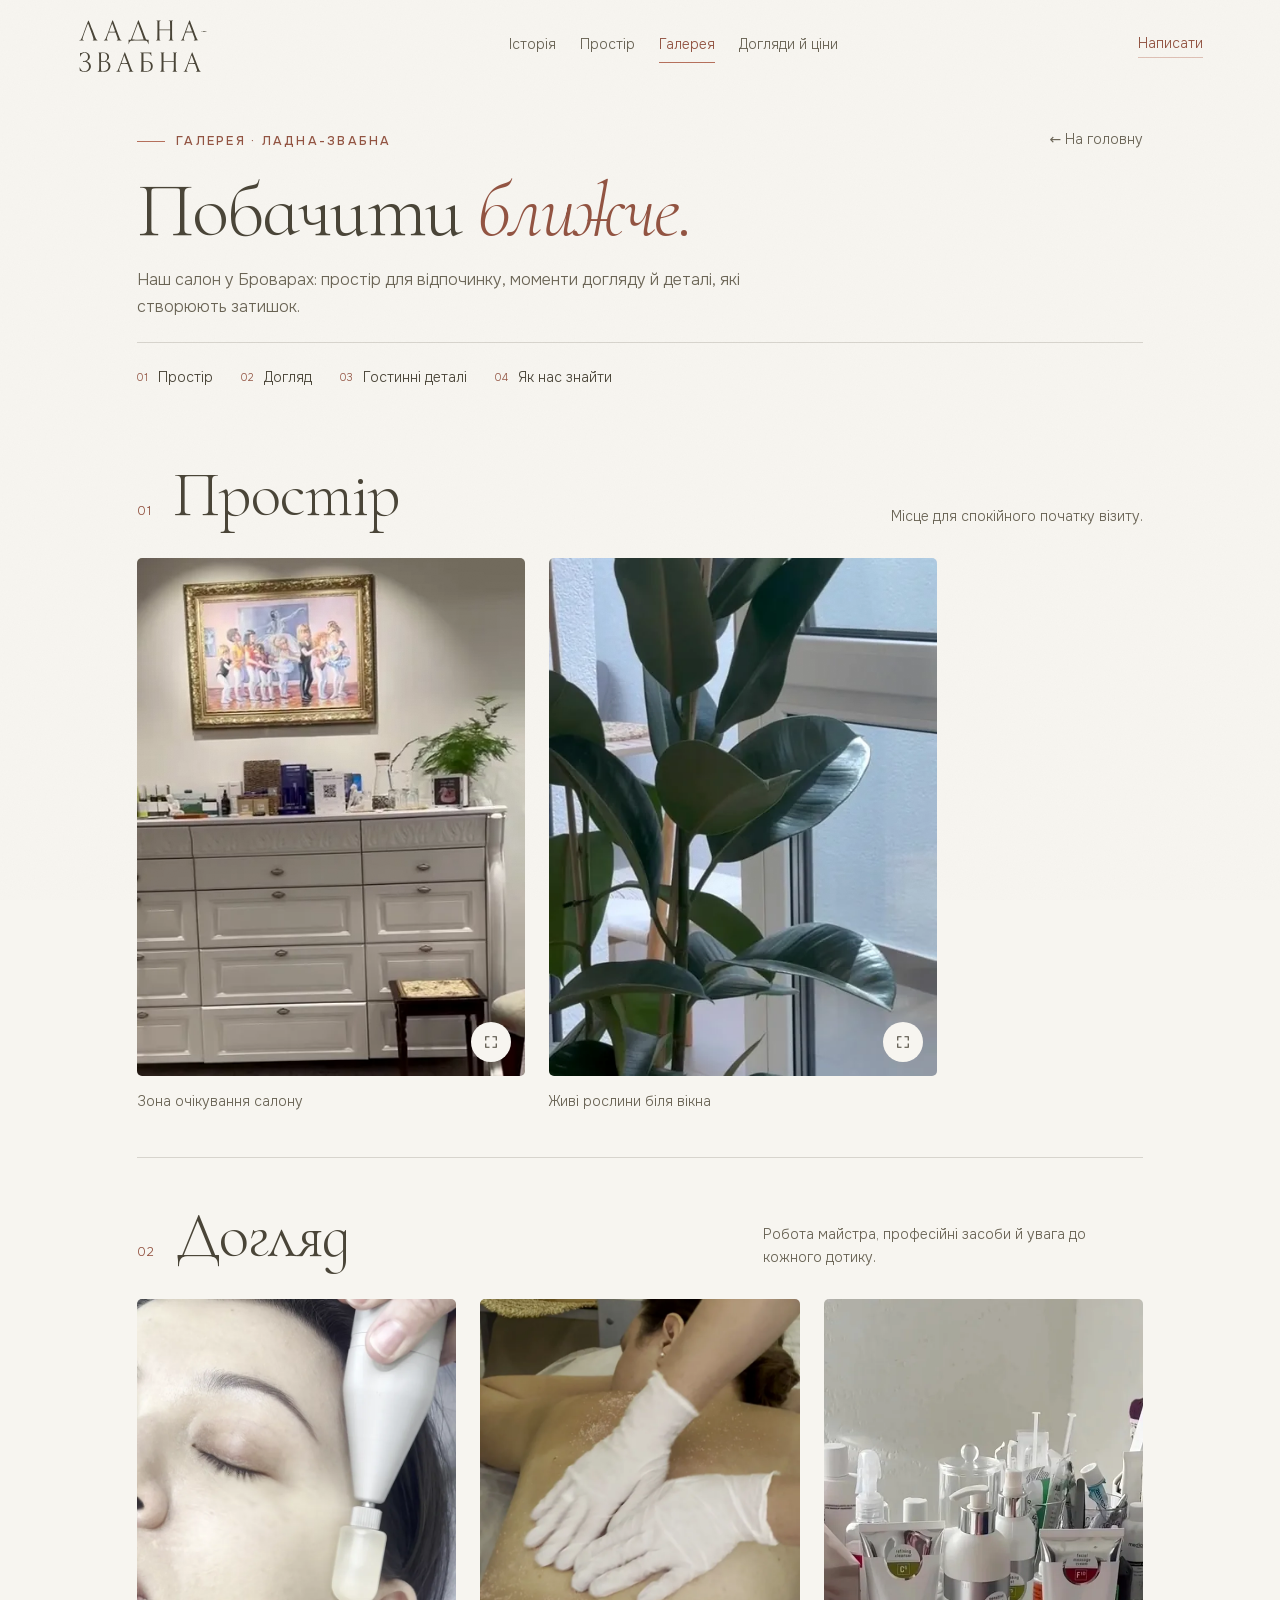
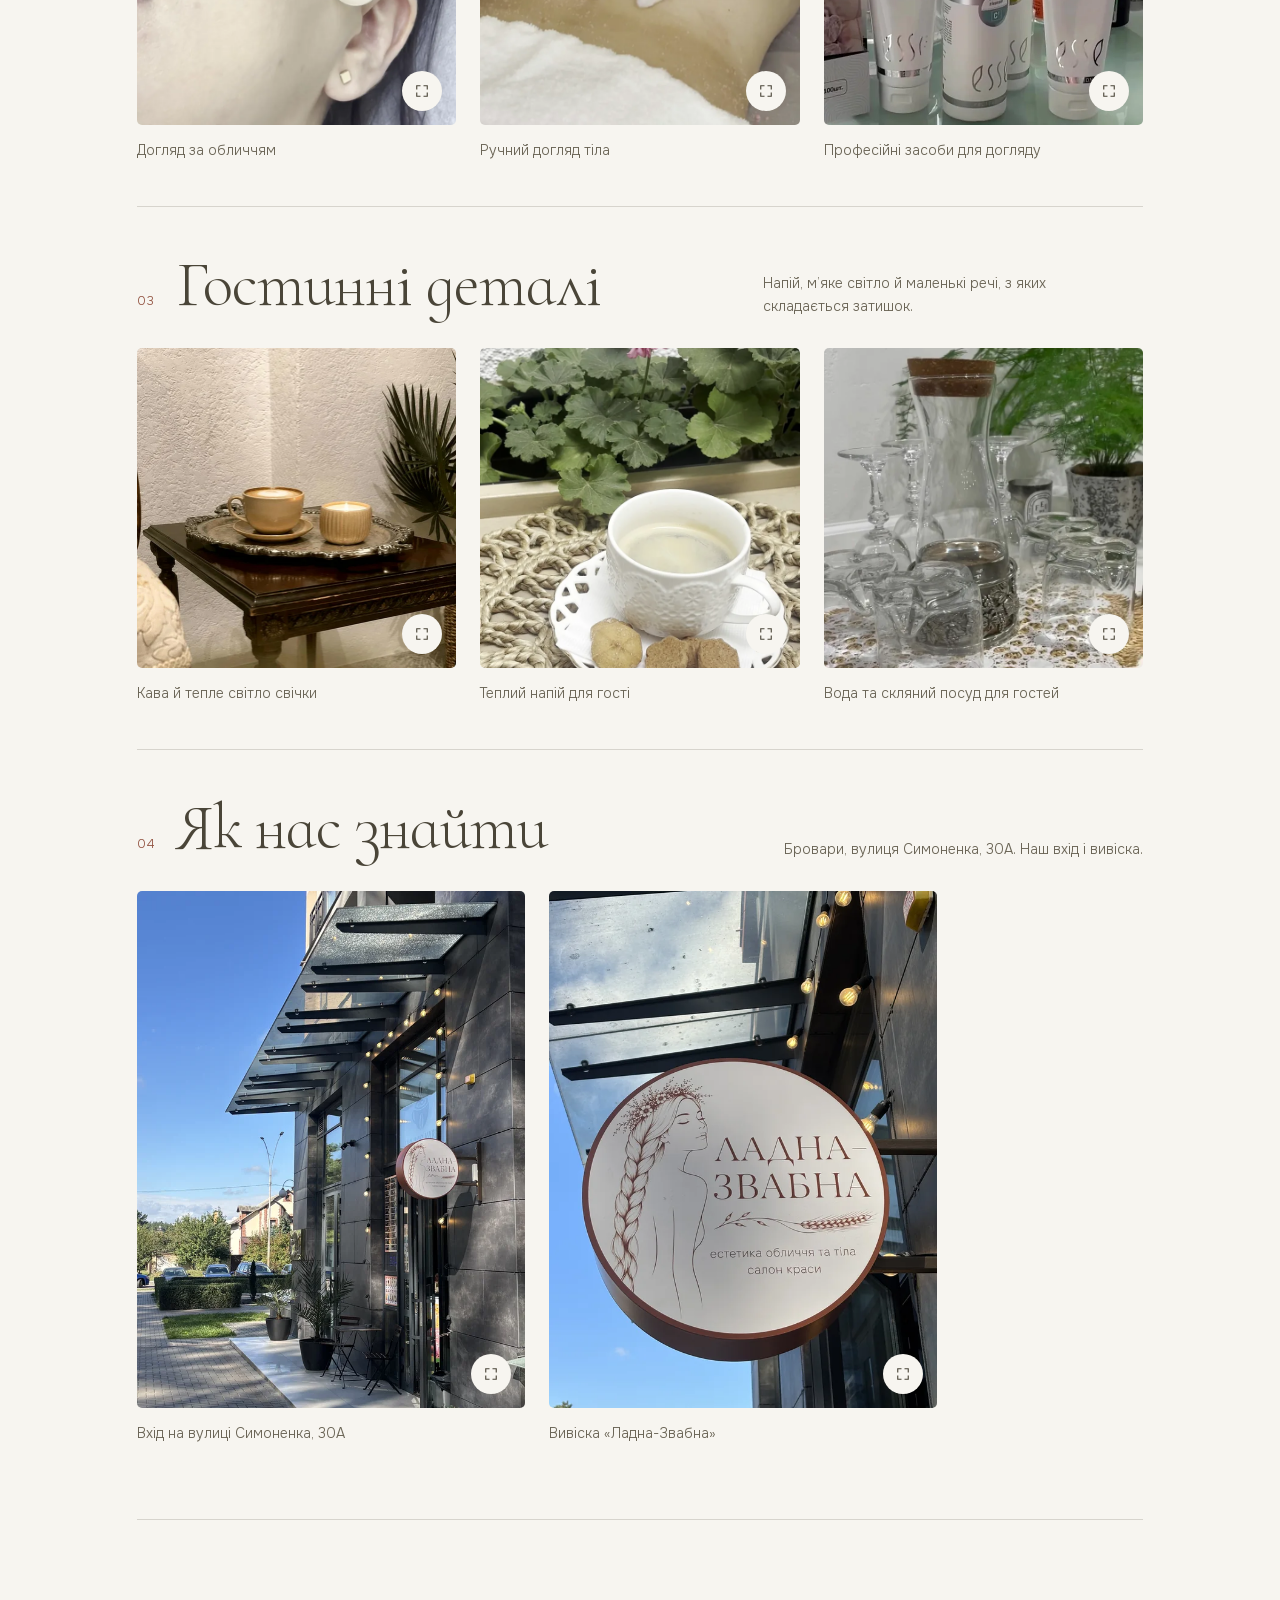
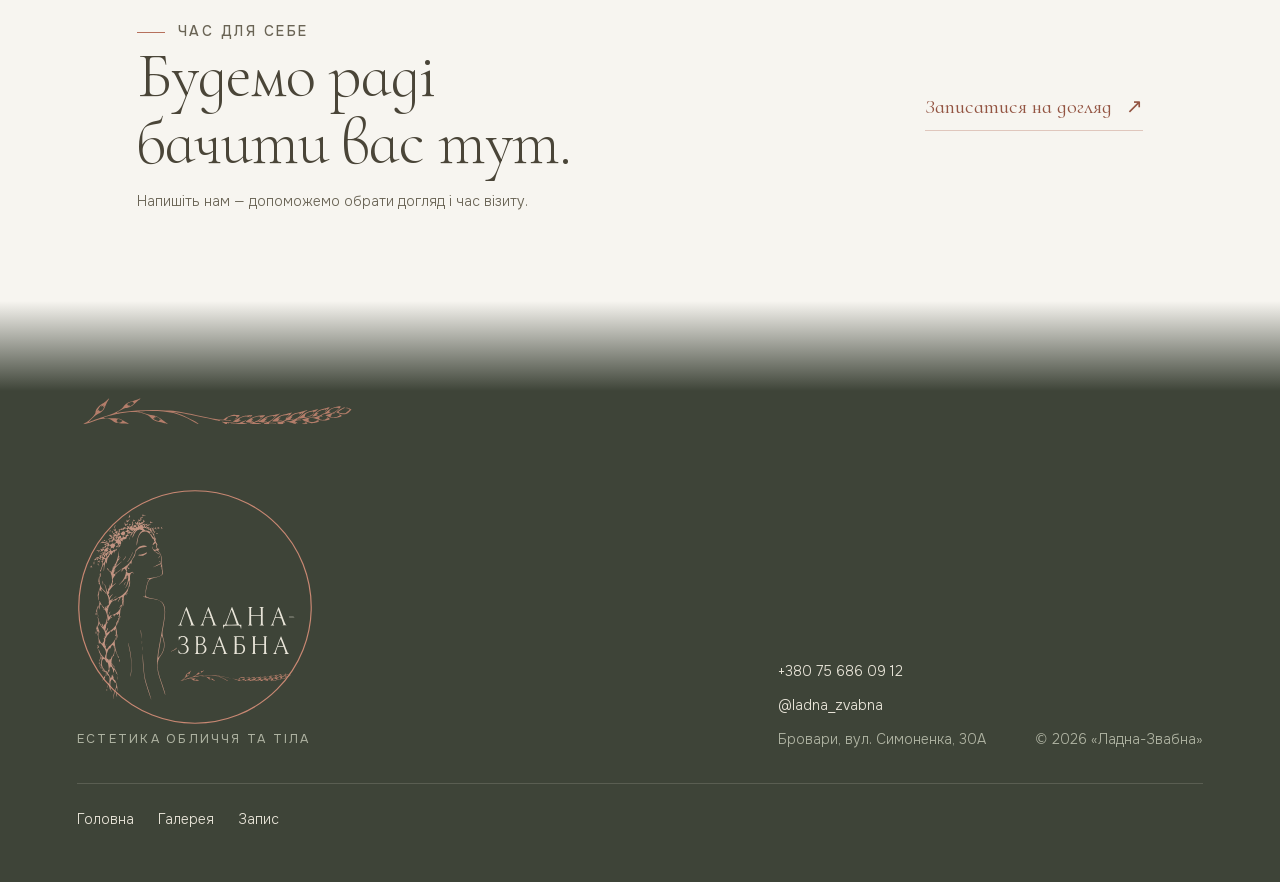
==== gallery.html @ 633b67a1 "Curate salon gallery and replace space imagery" ====
<!DOCTYPE html>
<html lang="uk" class="no-js">
<head>
<meta charset="UTF-8">
<meta name="viewport" content="width=device-width, initial-scale=1">

<title>Галерея салону «Ладна-Звабна» — простір і догляд у Броварах</title>
<meta name="description" content="Зазирніть у салон «Ладна-Звабна» в Броварах: фотографії простору, моменти догляду за обличчям і тілом, гостинні деталі та вхід до салону.">

<!-- ⚠ ДОМЕН — ПЛЕЙСХОЛДЕР. Замінити в трьох місцях цього файлу, у sitemap.xml
     і в robots.txt, коли домен буде відомий (питання №6 у PROGRESS.md). -->
<link rel="canonical" href="https://ladna-zvabna.com.ua/gallery.html">

<meta property="og:type" content="website">
<meta property="og:locale" content="uk_UA">
<meta property="og:site_name" content="Ладна-Звабна">
<meta property="og:title" content="Галерея — Ладна-Звабна">
<meta property="og:description" content="Наш простір, моменти догляду та деталі, які створюють затишок.">
<meta property="og:url" content="https://ladna-zvabna.com.ua/gallery.html">
<meta property="og:image" content="https://ladna-zvabna.com.ua/og-cover.jpg">
<meta property="og:image:width" content="1200">
<meta property="og:image:height" content="630">
<meta property="og:image:alt" content="Знак «Ладна-Звабна» і фраза «Краса, що починається зі злагоди із собою»">
<meta name="twitter:card" content="summary_large_image">

<meta name="theme-color" content="#F7F5F0">
<link rel="icon" href="/favicon.ico" sizes="32x32">
<link rel="icon" href="assets/img/icons/icon-192.png" type="image/png" sizes="192x192">
<link rel="apple-touch-icon" href="assets/img/icons/icon-180.png">
<link rel="manifest" href="site.webmanifest">

<script>
/* Клас .js вимикає статичний fallback у motion.css і віддає керування появою скрипту.
   Ставимо його ДО першої відмальовки, щоб не було спалаху вмісту.

   Запобіжник: якщо main.js не завантажиться, не виконається або впаде —
   через 3 секунди клас знімається і сторінка повертається до статичної,
   повністю читабельної версії. Без цього збій одного файлу лишив би
   людину перед порожнім екраном. */
(function(){
  var d = document.documentElement;
  d.className = 'js';
  window.__lzFallback = setTimeout(function(){ d.className = ''; }, 3000);
})();
</script>


<link rel="preload" href="assets/fonts/cormorant-infant-300.woff2" as="font" type="font/woff2" crossorigin>
<link rel="preload" href="assets/fonts/onest-300.woff2" as="font" type="font/woff2" crossorigin>
<!-- Зібраний CSS: чотири джерела в assets/css/ склеєні й стиснуті скриптом
     build.sh. Правити треба ДЖЕРЕЛА, потім запустити `bash build.sh`.
     Один файл замість чотирьох — на 520 мс менше блокування рендеру. -->
<link rel="stylesheet" href="assets/css/site.min.css">
<link rel="stylesheet" href="assets/css/gallery.min.css">
</head>

<body class="gallery-page">

<!-- Знаки логотипа лежать у документі один раз і вживаються через <use>.
     Не в CSS як data:URI (роздувало критичний файл і гальмувало появу тексту)
     і не окремим файлом (зовнішній SVG як маска не працює при відкритті
     сторінки подвійним кліком). -->
<svg class="lz-sprite" aria-hidden="true" focusable="false"><symbol id="lz-word" viewBox="0 0 540 232"><title>Галерея салону «Ладна-Звабна» — простір і догляд у Броварах</title><path d="M144.5 14.2c-.2.7-3.3 9.4-6.9 19.3-9 25.3-19.6 53.5-21.3 56.8-.9 1.8-2.5 3-4.4 3.4-6.2 1.2-3.6 2.3 5.7 2.3 9.7 0 10.4-.3 6.2-2.5-3.1-1.5-2.8-4.3 2.3-18.7l4.2-11.8h27.3l4.8 13.4c5 14 5.4 16.8 2.1 17.4-6.2 1.2-2.7 2.2 7.3 2.2 6.8 0 11.2-.4 11.2-1s-1.1-1-2.5-1c-3.4 0-4.3-1.8-11.4-21-21.9-60-23.1-62.9-24.6-58.8m5.8 28.6c3.1 8.6 5.7 16 5.7 16.4 0 1.1-24 1.4-24 .3C132 58 143.4 27 144 27c.3 0 3.1 7.1 6.3 15.8m100-28.6c-.6.7-1.4 2.4-1.8 3.8-1.8 6-23 63.1-25.6 68.7l-2.8 6.3H211v9.7c0 6.7.3 9.3 1 8.3.5-.8 1-2.3 1-3.2 0-3.2 3.2-8.6 5.9-10 3.4-1.7 57.7-2.5 63.3-.8 4.7 1.3 7.5 4.9 8.4 10.6 1 7.1 2.4 4 2.4-5.7V93h-5c-6.1 0-4 4.2-21.4-42.4-13.9-37-14.6-38.6-16.3-36.4m10.7 43c6 16.9 11.1 31.7 11.2 33l.3 2.3-22.8.3c-19.9.2-22.8 0-23.3-1.3-.4-.9.9-6 2.9-11.3 5.1-13.9 16.4-44.9 18.3-50 .9-2.4 1.8-4.2 2-4s5.3 14.2 11.4 31m197.6-40.7c-.9 2.1-1.6 3.9-1.6 4.2 0 1-23.4 64.2-25.2 68.1-1.6 3.2-2.8 4.4-5 4.9-6.2 1.2-3.5 2.3 5.8 2.3 8.8 0 11.8-1.1 5.9-2.2-3.8-.6-2.1-8.8 6-29.1.7-1.6 2.1-1.7 14.2-1.5l13.5.3 4.9 13.4c5.3 14.1 5.6 16.4 2.4 16.9-6.3 1.2-2.6 2.2 7.6 2.1 10.8-.1 11.2-.1 8.1-1.5-4.1-1.8-3.8-1-20.2-45-7.2-19.2-13.5-35.3-14-35.8s-1.5.7-2.4 2.9m6.3 27.2 5.8 15.8-5.8.3c-3.2.2-8.7.2-12.3 0l-6.4-.3 5.4-15c3-8.3 5.7-15.6 5.9-16.4.8-2.2 1.3-1.2 7.4 15.6M34.1 45.8C16.9 93.5 16.6 94 11.3 94 10 94 9 94.4 9 95s4 1 10.1 1c6.4 0 9.8-.4 9.4-1-.3-.6-1.4-1-2.4-1-5.9 0-5.5-1.8 11.3-48 7.1-19.6 7.5-20.4 8.6-17.5 10.5 27.2 22 60.3 21.8 62.4-.2 1.8-1 2.7-2.5 2.9-1.3.2-2.3.8-2.3 1.3s4.9.9 11.1.9c7.1 0 10.8-.4 10.4-1-.3-.6-1.3-1-2.2-1-3.4 0-5.2-3.9-19.3-41.4C52.8 25.5 48.1 14 47 14s-4.8 9.2-12.9 31.8m291.7-30.3 3.2 1.4v37c0 20.3-.3 37.6-.6 38.5s-1.7 1.6-3 1.6-2.4.4-2.4 1 4.1 1 10.2 1c10.1 0 10.9-.3 6.6-2.4-2.3-1.1-2.3-1.5-2.6-20.4L337 54h44v18.8c0 19.4-.4 21.2-4.1 21.2-1 0-2.1.4-2.4 1-.4.6 3.2 1 9.9 1 6.4 0 10.6-.4 10.6-1s-.8-1-1.8-1c-4.1 0-4.2-.9-4.2-39.7V16.9l3.3-1.4c3-1.3 2.6-1.4-7.8-1.5h-11l3.5 1.8 3.5 1.7.3 16.7.2 16.8h-44V18l3.3-2 3.2-2H333c-9.9.1-10.3.2-7.2 1.5m181.9 42.1c-1.7 1.8 1.4 2.4 11.9 2.4 9.5 0 11.4-.3 11.4-1.5 0-1.6-21.8-2.4-23.3-.9M20.5 145.9c-2.7 1-5.6 1.6-6.2 1.4-1.9-.7-2.4 1.7-2.1 9.3l.3 6.9 2.8-5.8c8.6-17.4 29.7-13.2 29.7 5.9 0 9.7-6.7 16.4-16.2 16.4-3.6 0-4.8.4-4.8 1.5s1.2 1.5 5.2 1.5c10.6 0 18.6 6.9 19.6 16.9 2.1 22.6-25.4 30.8-35.3 10.6-1.5-3.1-2.9-5.4-3.1-5.3-.1.2.1 3.6.4 7.6l.7 7.4 5.5 2c9.1 3.4 21 3.1 27.9-.7 16.1-8.9 15.9-30.1-.4-38.1l-5.6-2.7 2.8-1.4c14.7-7.6 14.6-26.7-.2-33.4-5.2-2.4-14.5-2.4-21 0m174.1-1c-.3.5-3.5 8.9-7 18.7-20.5 57-21.1 58.4-25.1 58.4-1.4 0-2.5.4-2.5 1s3.5 1 8.5 1c7.7 0 11.7-1.4 6.3-2.2-3.4-.5-2.8-6 1.9-18.8l3.9-10.5 13-.3 13.1-.3 4.7 13c5 13.7 5.3 16.4 2.1 16.9-6.2 1.2-2.7 2.2 7.4 2.2 7.2 0 11-.4 10.6-1-.3-.6-1.4-1-2.4-1-3.2 0-4.6-3.1-18.7-40.7-13.2-35.5-14.5-38.5-15.8-36.4m-.5 43.9c-6.2.1-11.5.1-11.8-.1-.2-.3 2.2-7.5 5.3-16.1l5.7-15.6 6.1 15.7 6.1 15.8zM463 164.2c-19.4 53.6-21.2 57.8-25.1 57.8-1 0-2.1.4-2.4 1-.4.6 2.7 1 8.4 1 5.4 0 9.1-.4 9.1-1s-.8-1-1.9-1c-4.9 0-4.6-3.2 2.1-21.8l3-8.2h26.4l4.8 13.2c5 13.9 5.1 15.3 1.1 16.8-4.3 1.6-2.8 2 8 2 6.3 0 10.5-.4 10.5-1s-.9-1-2-1c-3.2 0-4.7-3.3-18.9-40.9-7.5-20.1-14.1-36.6-14.7-36.8s-4.3 8.5-8.4 19.9m12.4 8.6c3.1 8.1 5.6 15.1 5.6 15.5s-5.3.7-11.9.7h-11.8l5.6-15.5c3-8.5 5.8-15.5 6.2-15.5.3 0 3.1 6.7 6.3 14.8M86.6 146.4c1.7.8 3.4 2.1 3.8 3.1.3.9.6 17.1.6 35.9 0 36.2-.1 36.6-4.7 36.6-1.3 0-2.3.5-2.3 1.1 0 .7 5.7 1 18.3.7 17.8-.3 18.3-.4 22.9-3.1 16.5-9.7 15.1-32.5-2.4-38.3l-4.9-1.6 2.8-1.5c15.1-7.8 13.5-28.8-2.5-33.3-6.1-1.6-35.5-1.3-31.6.4m29.7 3.3c4.7 2.7 8 9.6 7.3 15.5-1.1 10.6-6 14.8-17.3 14.8h-7.1l-.7-6.3c-.3-3.4-.5-10.5-.3-15.7.3-9.1.4-9.4 2.8-10.2 3.8-1.1 11.8-.1 15.3 1.9m3.5 35.6c10.2 5.4 12 21.6 3.3 30.7-5.4 5.6-19 7.8-23.8 3.8-1.4-1.2-1.9-34.8-.5-36.2 1.3-1.4 17.5-.1 21 1.7M260 146.8l3.5 1.7v35.9c0 38.5.3 36.1-5 38.3-3.2 1.3 28.2 1.6 34.2.3 11-2.4 17.2-10.1 17.3-21.4 0-15-8.9-21.5-29.2-21.6H272v-32h11.3c13.5 0 16.8 1.4 18.8 8 .7 2.2 1.6 4 2.2 4 .5 0 .6-.7.3-1.6s-.6-4.2-.6-7.5V145h-23.7c-23.3 0-23.7 0-20.3 1.8m32.3 37.6c14 5.8 13.2 31.4-1.1 35.7-2.1.5-7.1.9-11.2.7l-7.5-.3-.3-18.8-.2-18.7h8.5c5 0 9.9.6 11.8 1.4m49.7-38.3c1.3.6 2.8 1.5 3.2 2.2s.8 17 .8 36.3c0 36.4-.1 37.4-4.2 37.4-1 0-1.8.4-1.8 1s4 1 10.1 1c6.4 0 9.8-.4 9.4-1-.3-.6-1.4-1-2.5-1-2.7 0-3-1.8-3-20.6V184h42v17.8c0 18.4-.4 20.2-4.2 20.2-1 0-1.8.4-1.8 1s4 1 10 1 10-.4 10-1-.8-1-1.8-1c-4.1 0-4.2-1-4.2-37.5 0-19.2.4-35.5.8-36.1s2.1-1.6 3.7-2.2c2.5-.9 1.1-1-8-1.1-10.3 0-10.8.1-7.7 1.4l3.2 1.4V181h-42v-33l3.3-1.4c3-1.4 2.6-1.4-7.3-1.5-7.9 0-9.9.3-8 1"/></symbol><symbol id="lz-divider" viewBox="0 0 550 100"><title>Галерея салону «Ладна-Звабна» — простір і догляд у Броварах</title><path d="M58.4 53.1c-2.1 2.2-5.9 5.2-8.4 6.6-8.6 5-14 11.9-14 18 0 3.5-12.2 15.8-19.6 19.7l-4.9 2.6 4-.4c2.2-.2 8.2-2 13.3-4C48.2 88 61.5 86.9 68 92.4c5.9 4.9 8.9 5.9 19 6.1 5.2.1 11.1.6 13 .9 3.4.7-.7-1.9-14.5-9.2-2.3-1.2-6.5-1.6-17.8-1.8-8.2-.1-15.1-.4-15.4-.7-1.5-1.6 31-9.1 46.8-10.8 18.7-2 36.9 2 44.1 9.7 5.5 5.9 8.2 7.2 17.7 8.9 4.3.7 9.5 2.1 11.6 2.9 6.1 2.6 6.1 1.8-.1-2.5-3.3-2.2-7.8-5.5-10.2-7.4-4.3-3.5-8.6-5.1-17.7-6.5-2.7-.5-8.8-2-13.4-3.4s-9.7-2.7-11.5-2.7c-10.8-.4 7.7-1.8 24.4-1.8 35.8-.1 54.8 4.4 81.1 19.5 6.2 3.5 11.8 6.3 12.3 6.1 3-1-29.3-17.5-41.5-21.2l-8.4-2.5 6 .6c9.3.9 74.4 14.1 83.9 17 1.3.4 1.6.2 1.1-.6-.7-1.2 7.6-1 15.5.5 1.9.4 4.6.2 6-.4 2.4-1.1 2.3-1.1-.6-.6-3.6.7-8.4-.3-8.4-1.6 0-.5.7-.9 1.6-.9.8 0 1.3-.4.9-1-1.1-1.8 4.5-4.2 11.2-4.8 5.1-.4 6.4-.2 5.8.8-.5.9-.1 1 1.6.6 2.1-.6 1.9-.3-1.1 2.4-1.9 1.6-3.2 3-2.9 3 1.1 0 7.2-5 8.6-7.1 1.6-2.1 1.5-2.1-3.1-1.8-2.5.2-4.7.1-4.8-.3-.6-1.7-13.1 2.4-18.1 5.8l-5.2 3.6-9-.5c-5.5-.3-17.6-2.5-31-5.5-32.6-7.5-46.8-10-64.2-11.7-28.5-2.7-66.1-1.5-92.8 2.9-4.9.9-9.4 1.6-9.9 1.6-3.2 0 12.3-9 16.3-9.5 8.1-1.1 10.9-2.5 17.6-8.5 3.5-3.3 7.6-6.7 9-7.6s2.5-2 2.5-2.5-1.1-.2-2.4.6c-1.4.9-6.8 2.7-12.1 4-10.4 2.6-15.1 5.4-18.2 10.6-3.6 6.2-16.5 13.5-31.3 17.8-11.3 3.3-28.1 9.1-36.4 12.6-1.1.5 1.5-2.5 5.8-6.6s9.6-8.2 11.9-9.2c7.6-3.3 10.3-6.1 13.7-14.3 1.8-4.3 4.3-9.5 5.7-11.6 3.5-5.3 2.5-5.6-2.3-.7m51.1 3.9c-.3.5.2 1 1.2 1 1.4 0 .9.9-1.9 3.5-3.5 3.3-7.8 4.9-6.2 2.4.4-.8 0-.9-1.5-.4-2.2.7-3-.9-.8-1.9.6-.3.1-.3-1.2 0-3.4.9-1.8-1.2 2.7-3.6 3.9-2 8.7-2.7 7.7-1m-61.9 7.5c-.4 1.2-.1 1.2 2.1-.2 2.6-1.7 2.6-1.7 1.4.5-1.4 2.6-.4 2.9 1.6.4 1-1.3 1-.7-.2 2.3-2 5-3.6 6.7-7 7.1-2.3.2-2.6-.1-2.2-1.8.5-1.9.5-1.9-1.5-.1l-2.1 1.8 1.8-3.5c2.5-5 7.7-10.5 6.1-6.5m109.7 21.9c3.5 1.5 8.7 6.5 5.5 5.3-2-.7-3.5.9-1.6 1.6.7.3.2.6-1.2.6-2.9.1-10.4-3.1-11.5-4.9-.6-.9-.1-.9 1.6.1 2.2 1.1 2.3 1.1 1-.4-1.2-1.5-1.1-1.7 1-1.7 1.9 0 2.1-.2.9-1-2.3-1.5.5-1.2 4.3.4m-71.2 5.2 3.1 1.5-2.3 2c-2.4 2-6.5 2.5-8.9.9-1.2-.8-1.2-1-.1-1s1.1-.3.1-1.5-.9-1.5.6-1.5c1.6 0 1.7-.2.4-1-2.6-1.7 3.7-1.2 7.1.6m421.1-25.5c-6.7 1.1-14.6 4.8-19.9 9.4-2.3 1.9-4.6 3.5-5.2 3.5s-2.8 1.1-4.9 2.4c-4.6 2.9-13.7 5.6-18.9 5.6-4.5 0-18.3 3.1-18.3 4.1 0 1.2 16 6.9 19.3 6.9 4.6-.1 13-2.5 13.5-3.8.2-.7-.1-1.2-.6-1.2-.6 0-1.9-.3-2.9-.7-1-.3-1.5-.2-1 .2.9 1.1-5.9 3.5-9.8 3.4-1.6 0-4.3-.6-6-1.4-2.9-1.3-3-1.3-.5-1.4 1.9-.1 2.1-.4 1.1-1-.8-.5-1.1-1.6-.8-2.5 1-2.5 9.6-2.1 16.9.9 6.8 2.8 14.5 3.3 20.9 1.3 4.7-1.4 4.9-2.2.7-4.4-3-1.6-3.2-1.6-1.9-.1 1.2 1.5 1.1 1.7-.8 1.7-1.1 0-2.1.4-2.1.9 0 1.6-7 2.3-10.6 1.1-3.3-1.1-3.4-1.3-1.7-2.6s1.7-1.3 0-1.4c-3.7 0-.4-2 3.6-2.1 2.3-.1 3.4-.3 2.5-.6-4.8-1.2-.3-3.9 8.2-4.8 5.9-.6 10.4-2.5 6.2-2.5-1.6 0-2.1-.4-1.5-1.3.4-.6.8-1.6.8-2.1 0-2.1 8.9-5.6 13.7-5.5l4.8.2-2.2 2.5c-3.8 4-9.3 7-17.2 9.4l-7.5 2.2 5.4 2.8c4.2 2.1 6.9 2.8 11.3 2.8 5.7 0 15.2-2.5 15.2-3.9s-2.5-3.1-4.4-3c-1.2 0-1.5.3-.8.6 1.9.8 1.4 2.3-.9 2.3-1.1 0-1.8.4-1.5.9.8 1.2-7.8 2.4-11.4 1.6-3.3-.7-4.1-2.5-1.2-2.6 1.4 0 1.4-.2-.3-.9-1.8-.8-1.8-.9-.2-.9 1-.1 1.6-.5 1.2-1-.7-1.3 2.7-2.3 5.1-1.5 1.5.5 1.6.4.4-.5-1.2-.8-1.1-1.1.5-1.7 2.5-.9 11.5-9.8 11.5-11.3 0-1.2-.3-1.2-7.8 0m-23.5 3.4c-10.9 3.1-13.2 4.3-19.9 10.4-4.9 4.6-5.1 5-2.8 5 3.6.1 12.3-2.7 9-2.9h-2.5l2.5-2.1 2.5-2-2.5.6c-4.8 1.2 3-4.4 8.4-6 6-1.8 6.9-1.9 6-.3-.4.7.2.5 1.3-.5 3.6-3.1 3.8-1.8.2 2-2.1 2.3-2.4 3-.9 1.8 3.2-2.5 9-8.5 8.1-8.4-.3 0-4.5 1.1-9.4 2.4m34.6-.7c-2.2.9-5.8 3.1-8 4.9l-3.8 3.1 3 1.2c10.3 4 16.8 3.3 22.5-2.5l4.2-4.3-3-1.6c-1.7-.9-4.6-1.5-6.4-1.5l-3.3.1 3.8.8c5.8 1.1 6.3 2.3 2.5 5.4-1.8 1.4-3.8 3.1-4.5 3.6-2.1 1.7-14.3.1-14.3-1.9 0-.9 9.6-7.1 10.9-7.1.6 0 1.1-.5 1.1-1 0-.6-.1-1-.2-.9-.2 0-2.2.8-4.5 1.7m-51 2.7c-1.8.7-5.4 1.7-8 2.1-6.5.9-14.2 4.4-18.9 8.6-7.2 6.2-7.9 6.3-2.4.3 3-3.3 6.9-6.8 8.7-7.8 4.3-2.3 4.2-3-.1-1.2-1.9.8-7.5 2.3-12.5 3.4-10.3 2.3-11.6 2.8-18.9 8.3-7.4 5.5-7.4 4.3-.1-2.7 3.3-3.2 5.2-5.4 4.2-5.1-1 .4-4.9 1.4-8.8 2.2-10.8 2.2-13.5 3.3-20.6 8-10.8 7.1-10.9 7.7-.9 7.1 4.8-.2 10-1.2 12-2.1 1.9-.9 2.6-1.4 1.5-1-1.1.3-3.8.8-6 1.1l-4 .6 3-3.4 3-3.3-2.7 1.7c-4 2.5-2.5-.3 1.7-3.2 2.5-1.6 5.2-2.4 8.9-2.6 3-.1 5.9-.6 6.5-.9 2.4-1.5.9 1.2-2.4 4.4-1.9 1.8-3.2 3.7-2.9 4.1.9 1.5-4.3 4-10.5 5.1-6.4 1.2-7.4 2.1-4.2 3.8 2.6 1.3 12.2 1.4 10.1 0-1.3-.9-1.3-1 0-1s1.3-.1 0-1.1c-1.1-.8-.8-.9 1.5-.4 2.7.6 2.8.5 1.1-.8s-1.5-1.4 2.5-2.5c2.4-.6 6.4-1.4 8.9-1.7s5.2-1 6-1.5c1-.6.2-.7-2.5-.3l-4 .6 2.5-2.8c2.2-2.5 2.3-2.7.5-2.2-1.5.5-1.2.1.9-1.7 4.2-3.5 15.9-6.5 14.1-3.6-1 1.6 1.1 1.2 2.5-.5 1.9-2.2 3.2-1.8 1.8.6-4 6.4-20 15-27 14.3l-4.3-.3 4.2.9c2.4.5 6.4 1.8 8.9 2.9 5.7 2.6 10.4 2.9 6.4.5-2.5-1.5-2.5-1.5 1-.9l3.5.6-2.9-1.7-2.8-1.6 2.2-1.5c1.5-1.1 3.6-1.4 6.7-1 2.8.3 4 .1 3.2-.4s-3.2-.9-5.4-.9c-3.5-.1-3.8-.2-2.2-1.4.9-.7 2.7-1.1 4-.9 3 .6 18-2.3 22.2-4.3 1.8-.8 4.3-2.7 5.6-4.2l2.4-2.6-3.8 2.7c-2 1.6-5.3 3.5-7.2 4.3-3.5 1.4-10.9 2-8.9.6.6-.4 1-1.5.8-2.4-.1-1 1-2.6 2.4-3.7 4.3-3 15.2-5.5 13.7-3.1-.3.5-.1 1 .4 1 .6 0 1.1-.6 1.1-1.3 0-.9.2-.9.8 0 .5.8 1.9 0 4.4-2.3 4.1-3.7 4-4-.9-1.9M393 80.2c-1.4.5-6.5 1.6-11.4 2.4-9.3 1.6-11.7 2.5-20.4 8-2.9 1.9-5.5 3.4-5.8 3.4-.6 0 8.6-8.5 11.5-10.6 1.1-.9.3-1.1-3.9-.8-12.9 1-21.5 3.9-31.4 10.8-3.7 2.5-2 3.4 7.4 3.6 5.8.2 6.1.3 2.7 1-7.4 1.4-4.8 2 7.5 1.7 12.7-.2 14.5-1.7 2.5-2l-5.8-.2 4.1-1.7c3.6-1.5 4.4-1.6 5.6-.4 1.6 1.7 13.1 1.3 14.8-.4.8-.8.3-.9-1.9-.4-2.8.7-2.9.6-1.5-1.2.8-1 2.3-2.7 3.5-3.7 2-1.8 2-1.8-.3-.7-3.2 1.6-3.8.6-.9-1.3 4.5-2.9 15.6-5 14.1-2.6-.3.6.9.3 2.7-.6 3-1.4 2.8-1-2.2 3.7-3.7 3.5-7.6 6.1-11.8 7.7-8.1 3.2-8.5 4.1-1.4 4.1 4.3 0 5.4-.3 4.3-1.1-1.7-1.1 8.5-.7 13 .5l2.5.7-2.5-1.5c-1.4-.9-4.9-1.5-7.9-1.6h-5.4l3.9-2.9c2.1-1.5 6.2-5 8.9-7.7 2.8-2.6 6.1-5.4 7.5-6 3-1.5 1.5-1.7-2-.2m-35.6 6c-.5.8-.2.9.9.5 4.7-1.9 4.9-1.7 1.2 1.6-3.9 3.5-12.8 7.7-16.3 7.7-1.3-.1-1.1-.4.8-1.5 3-1.7.9-2-2.3-.4-2 1.1-2 1 .3-1.6 2.1-2.3 2.2-2.7.6-2.1-1.6.5-1.7.4-.6-.9 2.4-2.9 17.1-6.1 15.4-3.3M333 83.1c-7.5.7-9.8 1.4-19.2 6.2-10 5.2-10.5 5.5-7.6 6.1 5.4 1.1 9.2.6 11.8-1.4l2.5-2.1-3 .6c-2.5.5-2.7.4-1.2-.5.9-.6 1.5-1.6 1.2-2.1-1-1.5 7.5-4.9 12.3-4.9 2.9 0 4.1.4 3.6 1.1-.3.6.8.3 2.5-.5 3.6-1.9 4.2-.6.9 1.8-1.8 1.3-1.9 1.5-.3.7 2.3-1 7.3-6.2 5.9-6-.5.1-4.7.5-9.4 1m-4.5 9.8c-.3.5-3.1 1.5-6.2 2.2-4.9 1.1-5.4 1.4-3.3 2 4.2 1.2-8.8 1-16-.2-3.6-.6-9.4-1.2-13-1.4-3.6-.1-7.4-.6-8.5-.9-1.1-.4-.3.2 1.9 1.3 2.1 1.1 4.3 2.4 5 2.9 2.1 1.6 5.5 1.2 4.9-.5-.5-1.3-.3-1.4 1.7-.3 1.5.8 2 .8 1.6.1-.9-1.5 2-1.4 4.7.1 2.4 1.3 32.5 1.9 30.4.6-.7-.4-2.3-.8-3.7-.8-2.9 0-6.7-2-3.9-2 1.6 0 7.2-3.9 5.7-4-.4 0-.9.4-1.3.9m117.1 3.6c1.8 1.4 1.7 1.4-1.3 1.5-1.7 0-3.5.5-3.8 1-.4.6 1.3 1 4.4 1 5.7 0 6.9-1.9 2.6-3.8-3.5-1.6-4.3-1.5-1.9.3"/></symbol><symbol id="lz-leaf" viewBox="0 0 26 13"><path d="M0 6.5C6 .8 16 .2 26 6.5 16 12.8 6 12.2 0 6.5Z"/><path d="M1.5 6.5H23"/></symbol><symbol id="lz-ear" viewBox="0 0 34 76"><path d="M17 76V13"/><path d="M17 46 c6 -2 9 -7 10 -14 c-7 1 -10 6 -10 14 z"/><path d="M17 46 c-6 -2 -9 -7 -10 -14 c7 1 10 6 10 14 z"/><path d="M17 38 c6 -2 9 -7 10 -14 c-7 1 -10 6 -10 14 z"/><path d="M17 38 c-6 -2 -9 -7 -10 -14 c7 1 10 6 10 14 z"/><path d="M17 30 c6 -2 9 -7 10 -14 c-7 1 -10 6 -10 14 z"/><path d="M17 30 c-6 -2 -9 -7 -10 -14 c7 1 10 6 10 14 z"/><path d="M17 22 c6 -2 9 -7 10 -14 c-7 1 -10 6 -10 14 z"/><path d="M17 22 c-6 -2 -9 -7 -10 -14 c7 1 10 6 10 14 z"/><path d="M17 14 c6 -2 9 -7 10 -14 c-7 1 -10 6 -10 14 z"/><path d="M17 14 c-6 -2 -9 -7 -10 -14 c7 1 10 6 10 14 z"/><path d="M17 14c5-5 6-10 0-14-6 4-5 9 0 14z"/></symbol></svg>

<!-- ===== ЗЕРНО ===== -->
<div class="grain" aria-hidden="true"></div>

<!-- ===== 5.0 ПРЕЛОАДЕР =====
     Без JS не показується взагалі (html:not(.js) .loader{display:none}).
     Логіку — малювання лінії, sessionStorage, розчинення — додає Етап 3. -->


<a class="skip" href="#main">Перейти до змісту</a>

<!-- ===== ШАПКА ===== -->
<header class="hdr">
  <div class="hdr__in wrap">
    <a class="hdr__logo" href="index.html" aria-label="Ладна-Звабна, на початок">
      <svg class="lz-ico lz-ico--word hdr__word" aria-hidden="true"><use href="#lz-word"/></svg>
    </a>
    <nav class="hdr__nav" aria-label="Основна навігація">
      <a href="index.html#story">Історія</a>
      <a href="index.html#space">Простір</a>
      <a href="gallery.html" aria-current="page">Галерея</a>
      <a href="index.html#care">Догляди й&nbsp;ціни</a>
    </nav>
    <a class="hdr__act" href="https://instagram.com/ladna_zvabna" rel="noopener">Написати</a>

    <!-- Кнопку створює JS: без нього меню не потрібне, бо посилання
         й так є у футері, а сторінка гортається як звичайна. -->
  </div>

  <div class="menu" id="menu" hidden>
    <nav class="menu__nav" aria-label="Розділи сайту">
      <a href="index.html#story">Історія</a>
      <a href="index.html#meaning">Ладна-Звабна</a>
      <a href="index.html#space">Простір</a>
      <a href="gallery.html" aria-current="page">Галерея</a>
      <a href="index.html#consult">Консультація</a>
      <a href="index.html#care">Догляди й&nbsp;ціни</a>
      <a href="index.html#book">Запис</a>
    </nav>
    <div class="menu__foot">
      <a class="link link--grow" href="tel:+380756860912">+380&nbsp;75&nbsp;686&nbsp;09&nbsp;12</a>
      <a class="link link--grow" href="https://instagram.com/ladna_zvabna" rel="noopener">@ladna_zvabna</a>
      <span>Бровари, вул.&nbsp;Симоненка,&nbsp;30А</span>
    </div>
  </div>
</header>

<main id="main" class="gallery-main">
  <div class="wrap gallery-wrap">
    <header class="gallery-head">
      <div class="gallery-head__top">
        <p class="mini">галерея · Ладна-Звабна</p>
        <a class="link link--grow gallery-head__back" href="index.html"><span aria-hidden="true">←</span> На головну</a>
      </div>
      <h1>Побачити <em>ближче.</em></h1>
      <p class="gallery-head__intro">Наш салон у Броварах: простір для відпочинку, моменти догляду й деталі, які створюють затишок.</p>
      <nav class="gallery-jump" aria-label="Розділи галереї">
        <a class="link link--grow" href="#gallery-space"><span aria-hidden="true">01</span> Простір</a>
        <a class="link link--grow" href="#gallery-care"><span aria-hidden="true">02</span> Догляд</a>
        <a class="link link--grow" href="#gallery-details"><span aria-hidden="true">03</span> Гостинні деталі</a>
        <a class="link link--grow" href="#gallery-entrance"><span aria-hidden="true">04</span> Як нас знайти</a>
      </nav>
    </header>

    <section class="gallery-section gallery-section--space" id="gallery-space" aria-labelledby="gallery-space-h">
      <div class="gallery-section__head">
        <div class="gallery-section__title"><span class="gallery-section__number" aria-hidden="true">01</span><h2 id="gallery-space-h">Простір</h2></div>
        <p>Місце для спокійного початку візиту.</p>
      </div>
      <div class="gallery-grid gallery-grid--pair">
        <figure class="gallery-card">
          <a class="gallery-card__image" href="assets/img/gallery/reception-room.jpg" data-gallery-open data-caption="Зона очікування салону" data-alt="Світлий комод із картиною й рослинами в зоні очікування салону" aria-label="Відкрити фото: Зона очікування салону">
            <picture>
              <source srcset="assets/img/gallery/reception-room.webp" type="image/webp">
              <img src="assets/img/gallery/reception-room.jpg" alt="Світлий комод із картиною й рослинами в зоні очікування салону" width="464" height="618" loading="eager" decoding="async">
            </picture>
            <span class="gallery-card__zoom" aria-hidden="true"><svg viewBox="0 0 24 24"><path d="M5 10V5h5M14 5h5v5M19 14v5h-5M10 19H5v-5"/></svg></span>
          </a>
          <figcaption>Зона очікування салону</figcaption>
        </figure>
        <figure class="gallery-card">
          <a class="gallery-card__image" href="assets/img/gallery/window-greenery.jpg" data-gallery-open data-caption="Живі рослини біля вікна" data-alt="Живі рослини та денне світло в зоні очікування" aria-label="Відкрити фото: Живі рослини біля вікна">
            <picture>
              <source srcset="assets/img/gallery/window-greenery.webp" type="image/webp">
              <img src="assets/img/gallery/window-greenery.jpg" alt="Живі рослини та денне світло в зоні очікування" width="464" height="618" loading="lazy" decoding="async">
            </picture>
            <span class="gallery-card__zoom" aria-hidden="true"><svg viewBox="0 0 24 24"><path d="M5 10V5h5M14 5h5v5M19 14v5h-5M10 19H5v-5"/></svg></span>
          </a>
          <figcaption>Живі рослини біля вікна</figcaption>
        </figure>
      </div>
    </section>

    <section class="gallery-section gallery-section--care" id="gallery-care" aria-labelledby="gallery-care-h">
      <div class="gallery-section__head">
        <div class="gallery-section__title"><span class="gallery-section__number" aria-hidden="true">02</span><h2 id="gallery-care-h">Догляд</h2></div>
        <p>Робота майстра, професійні засоби й увага до кожного дотику.</p>
      </div>
      <div class="gallery-grid">
        <figure class="gallery-card">
          <a class="gallery-card__image" href="assets/img/gallery/face-care.jpg" data-gallery-open data-caption="Догляд за обличчям" data-alt="Майстриня проводить апаратний догляд за обличчям клієнтки" aria-label="Відкрити фото: Догляд за обличчям">
            <picture>
              <source srcset="assets/img/gallery/face-care.webp" type="image/webp">
              <img src="assets/img/gallery/face-care.jpg" alt="Майстриня проводить апаратний догляд за обличчям клієнтки" width="720" height="960" loading="lazy" decoding="async">
            </picture>
            <span class="gallery-card__zoom" aria-hidden="true"><svg viewBox="0 0 24 24"><path d="M5 10V5h5M14 5h5v5M19 14v5h-5M10 19H5v-5"/></svg></span>
          </a>
          <figcaption>Догляд за обличчям</figcaption>
        </figure>
        <figure class="gallery-card">
          <a class="gallery-card__image" href="assets/img/gallery/body-care.jpg" data-gallery-open data-caption="Ручний догляд тіла" data-alt="Руки майстрині під час ручного догляду спини клієнтки" aria-label="Відкрити фото: Ручний догляд тіла">
            <picture>
              <source srcset="assets/img/gallery/body-care.webp" type="image/webp">
              <img src="assets/img/gallery/body-care.jpg" alt="Руки майстрині під час ручного догляду спини клієнтки" width="720" height="960" loading="lazy" decoding="async">
            </picture>
            <span class="gallery-card__zoom" aria-hidden="true"><svg viewBox="0 0 24 24"><path d="M5 10V5h5M14 5h5v5M19 14v5h-5M10 19H5v-5"/></svg></span>
          </a>
          <figcaption>Ручний догляд тіла</figcaption>
        </figure>
        <figure class="gallery-card">
          <a class="gallery-card__image" href="assets/img/gallery/professional-cosmetics.jpg" data-gallery-open data-caption="Професійні засоби для догляду" data-alt="Професійна косметика на робочій полиці салону" aria-label="Відкрити фото: Професійні засоби для догляду">
            <picture>
              <source srcset="assets/img/gallery/professional-cosmetics.webp" type="image/webp">
              <img src="assets/img/gallery/professional-cosmetics.jpg" alt="Професійна косметика на робочій полиці салону" width="600" height="800" loading="lazy" decoding="async">
            </picture>
            <span class="gallery-card__zoom" aria-hidden="true"><svg viewBox="0 0 24 24"><path d="M5 10V5h5M14 5h5v5M19 14v5h-5M10 19H5v-5"/></svg></span>
          </a>
          <figcaption>Професійні засоби для догляду</figcaption>
        </figure>
      </div>
    </section>

    <section class="gallery-section gallery-section--details" id="gallery-details" aria-labelledby="gallery-details-h">
      <div class="gallery-section__head">
        <div class="gallery-section__title"><span class="gallery-section__number" aria-hidden="true">03</span><h2 id="gallery-details-h">Гостинні деталі</h2></div>
        <p>Напій, м’яке світло й маленькі речі, з яких складається затишок.</p>
      </div>
      <div class="gallery-grid">
        <figure class="gallery-card gallery-card--square">
          <a class="gallery-card__image" href="assets/img/gallery/coffee-candle.jpg" data-gallery-open data-caption="Кава й тепле світло свічки" data-alt="Кавова чашка та запалена свічка на сріблястій таці" aria-label="Відкрити фото: Кава й тепле світло свічки">
            <picture>
              <source srcset="assets/img/gallery/coffee-candle.webp" type="image/webp">
              <img src="assets/img/gallery/coffee-candle.jpg" alt="Кавова чашка та запалена свічка на сріблястій таці" width="720" height="720" loading="lazy" decoding="async">
            </picture>
            <span class="gallery-card__zoom" aria-hidden="true"><svg viewBox="0 0 24 24"><path d="M5 10V5h5M14 5h5v5M19 14v5h-5M10 19H5v-5"/></svg></span>
          </a>
          <figcaption>Кава й тепле світло свічки</figcaption>
        </figure>
        <figure class="gallery-card gallery-card--square">
          <a class="gallery-card__image" href="assets/img/gallery/welcome-drink.jpg" data-gallery-open data-caption="Теплий напій для гості" data-alt="Чашка теплого напою з печивом на тлі живих рослин" aria-label="Відкрити фото: Теплий напій для гості">
            <picture>
              <source srcset="assets/img/gallery/welcome-drink.webp" type="image/webp">
              <img src="assets/img/gallery/welcome-drink.jpg" alt="Чашка теплого напою з печивом на тлі живих рослин" width="720" height="960" loading="lazy" decoding="async">
            </picture>
            <span class="gallery-card__zoom" aria-hidden="true"><svg viewBox="0 0 24 24"><path d="M5 10V5h5M14 5h5v5M19 14v5h-5M10 19H5v-5"/></svg></span>
          </a>
          <figcaption>Теплий напій для гості</figcaption>
        </figure>
        <figure class="gallery-card gallery-card--square">
          <a class="gallery-card__image" href="assets/img/gallery/glassware.jpg" data-gallery-open data-caption="Вода та скляний посуд для гостей" data-alt="Скляний глечик і склянки на таці в салоні" aria-label="Відкрити фото: Вода та скляний посуд для гостей">
            <picture>
              <source srcset="assets/img/gallery/glassware.webp" type="image/webp">
              <img src="assets/img/gallery/glassware.jpg" alt="Скляний глечик і склянки на таці в салоні" width="720" height="960" loading="lazy" decoding="async">
            </picture>
            <span class="gallery-card__zoom" aria-hidden="true"><svg viewBox="0 0 24 24"><path d="M5 10V5h5M14 5h5v5M19 14v5h-5M10 19H5v-5"/></svg></span>
          </a>
          <figcaption>Вода та скляний посуд для гостей</figcaption>
        </figure>
      </div>
    </section>

    <section class="gallery-section gallery-section--entrance" id="gallery-entrance" aria-labelledby="gallery-entrance-h">
      <div class="gallery-section__head">
        <div class="gallery-section__title"><span class="gallery-section__number" aria-hidden="true">04</span><h2 id="gallery-entrance-h">Як нас знайти</h2></div>
        <p>Бровари, вулиця Симоненка, 30А. Наш вхід і вивіска.</p>
      </div>
      <div class="gallery-grid gallery-grid--pair">
        <figure class="gallery-card">
          <a class="gallery-card__image" href="assets/img/gallery/entrance-gallery.jpg" data-gallery-open data-caption="Вхід на вулиці Симоненка, 30А" data-alt="Фасад, вхід і кругла вивіска салону на вулиці Симоненка" aria-label="Відкрити фото: Вхід на вулиці Симоненка, 30А">
            <picture>
              <source srcset="assets/img/gallery/entrance-gallery.webp" type="image/webp">
              <img src="assets/img/gallery/entrance-gallery.jpg" alt="Фасад, вхід і кругла вивіска салону на вулиці Симоненка" width="900" height="1200" loading="lazy" decoding="async">
            </picture>
            <span class="gallery-card__zoom" aria-hidden="true"><svg viewBox="0 0 24 24"><path d="M5 10V5h5M14 5h5v5M19 14v5h-5M10 19H5v-5"/></svg></span>
          </a>
          <figcaption>Вхід на вулиці Симоненка, 30А</figcaption>
        </figure>
        <figure class="gallery-card">
          <a class="gallery-card__image" href="assets/img/gallery/street-sign.jpg" data-gallery-open data-caption="Вивіска «Ладна-Звабна»" data-alt="Кругла вивіска Ладна-Звабна біля входу до салону" aria-label="Відкрити фото: Вивіска «Ладна-Звабна»">
            <picture>
              <source srcset="assets/img/gallery/street-sign.webp" type="image/webp">
              <img src="assets/img/gallery/street-sign.jpg" alt="Кругла вивіска Ладна-Звабна біля входу до салону" width="900" height="1200" loading="lazy" decoding="async">
            </picture>
            <span class="gallery-card__zoom" aria-hidden="true"><svg viewBox="0 0 24 24"><path d="M5 10V5h5M14 5h5v5M19 14v5h-5M10 19H5v-5"/></svg></span>
          </a>
          <figcaption>Вивіска «Ладна-Звабна»</figcaption>
        </figure>
      </div>
    </section>

    <section class="gallery-invite" aria-labelledby="gallery-invite-h">
      <div>
        <p class="mini">час для себе</p>
        <h2 id="gallery-invite-h">Будемо раді<br>бачити вас тут.</h2>
        <p>Напишіть нам — допоможемо обрати догляд і час візиту.</p>
      </div>
      <a class="act" href="https://instagram.com/ladna_zvabna" rel="noopener">Записатися на догляд <span aria-hidden="true">↗</span></a>
    </section>
  </div>
</main>

<dialog class="gallery-viewer" id="gallery-viewer" aria-labelledby="gallery-viewer-caption">
  <div class="gallery-viewer__inner">
    <div class="gallery-viewer__toolbar">
      <span>Ладна-Звабна · галерея</span>
      <button type="button" data-gallery-close autofocus aria-label="Закрити перегляд фото">Закрити <svg viewBox="0 0 24 24" aria-hidden="true"><path d="m6 6 12 12M18 6 6 18"/></svg></button>
    </div>
    <div class="gallery-viewer__photo"><img id="gallery-viewer-img" alt="" decoding="async"></div>
    <div class="gallery-viewer__bottom">
      <p class="gallery-viewer__caption" id="gallery-viewer-caption" aria-live="polite">Перегляд фото салону</p>
      <div class="gallery-viewer__controls">
        <button type="button" data-gallery-prev aria-label="Попереднє фото"><svg viewBox="0 0 24 24" aria-hidden="true"><path d="m14 5-7 7 7 7"/></svg></button>
        <span class="gallery-viewer__count" id="gallery-viewer-count" aria-live="polite"></span>
        <button type="button" data-gallery-next aria-label="Наступне фото"><svg viewBox="0 0 24 24" aria-hidden="true"><path d="m10 5 7 7-7 7"/></svg></button>
      </div>
    </div>
  </div>
</dialog>

<footer class="foot on-dark">
  <div class="wrap">
    <svg class="lz-ico lz-ico--divider foot__rule" aria-hidden="true"><use href="#lz-divider"/></svg>

    <div class="foot__grid">
      <div class="foot__brand">
        <div class="seal" role="img" aria-label="Ладна-Звабна — естетика обличчя та тіла, салон краси">
          <svg class="seal__ring draw-ring" viewBox="0 0 200 200" aria-hidden="true"><circle cx="100" cy="100" r="98.5"/></svg>
          <span class="mark mark--figure seal__figure" aria-hidden="true"></span>
          <span class="seal__text" aria-hidden="true">
            <svg class="lz-ico lz-ico--word seal__word"><use href="#lz-word"/></svg>
            <svg class="lz-ico lz-ico--divider seal__rule"><use href="#lz-divider"/></svg>
          </span>
        </div>
        <p class="mini foot__tag">естетика обличчя та&nbsp;тіла</p>
      </div>

      <address class="foot__contacts">
        <a class="link link--grow" href="tel:+380756860912">+380&nbsp;75&nbsp;686&nbsp;09&nbsp;12</a>
        <a class="link link--grow" href="https://instagram.com/ladna_zvabna" rel="noopener">@ladna_zvabna</a>
        <span>Бровари, вул.&nbsp;Симоненка,&nbsp;30А</span>
      </address>

      <p class="foot__copy">© 2026 «Ладна-Звабна»</p>
    </div>
    <nav class="foot__nav" aria-label="Сторінки сайту">
      <a class="link link--grow" href="index.html">Головна</a>
      <a class="link link--grow" href="gallery.html" aria-current="page">Галерея</a>
      <a class="link link--grow" href="index.html#book">Запис</a>
    </nav>
  </div>
</footer>
<script src="assets/js/site.min.js" defer></script>
<script src="assets/js/gallery.min.js" defer></script>
</body>
</html>
---- assets/css/site.min.css ----
@font-face{font-family:'Cormorant Infant';src:url('../fonts/cormorant-infant-300.woff2') format('woff2');font-weight:300;font-style:normal;font-display:swap}@font-face{font-family:'Cormorant Infant';src:url('../fonts/cormorant-infant-300-italic.woff2') format('woff2');font-weight:300;font-style:italic;font-display:swap}@font-face{font-family:'Cormorant Infant';src:url('../fonts/cormorant-infant-400.woff2') format('woff2');font-weight:400;font-style:normal;font-display:swap}@font-face{font-family:'Cormorant Infant';src:url('../fonts/cormorant-infant-400-italic.woff2') format('woff2');font-weight:400;font-style:italic;font-display:swap}@font-face{font-family:'Cormorant Infant';src:url('../fonts/cormorant-infant-500.woff2') format('woff2');font-weight:500;font-style:normal;font-display:swap}@font-face{font-family:'Cormorant Infant';src:url('../fonts/cormorant-infant-500-italic.woff2') format('woff2');font-weight:500;font-style:italic;font-display:swap}@font-face{font-family:Onest;src:url('../fonts/onest-300.woff2') format('woff2');font-weight:300;font-style:normal;font-display:swap}@font-face{font-family:Onest;src:url('../fonts/onest-400.woff2') format('woff2');font-weight:400;font-style:normal;font-display:swap}@font-face{font-family:Onest;src:url('../fonts/onest-500.woff2') format('woff2');font-weight:500;font-style:normal;font-display:swap}@font-face{font-family:'Cormorant Fallback';src:local('Georgia'),local('Times New Roman'),local('Times');size-adjust:97.1%;font-weight:300 500;font-style:normal}@font-face{font-family:'Cormorant Fallback';src:local('Georgia Italic'),local('Times New Roman Italic');size-adjust:97.1%;font-weight:300 500;font-style:italic}:root{--milk:#F7F5F0;--cream:#E6E2D6;--sand:#DCD3C3;--sage:#A9B48A;--olive:#7F8F76;--olive-deep:#3E4438;--copper:#B6705C;--copper-text:#935442;--copper-deep:#9C5A48;--ink:#4A4538;--ink-dim:#6A6455;--ink-faint:#A89F8B;--line:rgba(74,69,56,.19);--rgb-copper:182,112,92;--rgb-olive:127,143,118;--rgb-sage:169,180,138;--rgb-sand:220,211,195;--rgb-ink:74,69,56;--rgb-milk:247,245,240;--bg:var(--milk);--bg-soft:var(--cream);--fg:var(--ink);--fg-dim:var(--ink-dim);--accent:var(--copper-text);--accent-line:var(--copper);--rule:var(--line);--font-display:'Cormorant Infant','Cormorant Fallback',Georgia,'Times New Roman',serif;--font-text:'Onest','Segoe UI',system-ui,-apple-system,sans-serif;--fs-h1:clamp(2.6rem, 7.6vw, 8rem);--fs-h2:clamp(2.4rem, 5vw, 4.6rem);--fs-h3:clamp(1.5rem, 2.6vw, 2.2rem);--fs-lead:clamp(1.15rem, 1.6vw, 1.4rem);--fs-body:clamp(1rem, 1.15vw, 1.15rem);--fs-small:clamp(.875rem, 1vw, .95rem);--fs-mini:.78rem;--sp-2:.5rem;--sp-3:.75rem;--sp-4:1rem;--sp-6:1.5rem;--sp-8:2rem;--sp-12:3rem;--sp-16:4rem;--sp-24:6rem;--sp-section:clamp(72px, 10vh, 146px);--sp-breath:clamp(44px, 6.5vh, 88px);--gutter:clamp(16px, 2vw, 32px);--pad-x:clamp(20px, 6vw, 120px);--maxw:1440px;--hdr-h:90px;--measure:34ch;--e-out:cubic-bezier(.16, 1, .3, 1);--e-breath:cubic-bezier(.37, 0, .17, 1);--d-fast:900ms;--d-reveal:1200ms;--d-slow:1600ms;--stagger:110ms;--shift:14px;--breath:18s;--shadow-soft:0 40px 80px -30px rgba(90,78,58,.22);--shadow-lift:0 60px 120px -40px rgba(90,78,58,.28);--arch-foot:8px;--grain-opacity:.032}.on-dark{--bg:var(--olive-deep);--bg-soft:#454C3F;--fg:#E8E4D8;--fg-dim:#AFB3A2;--accent:#D9A18E;--accent-line:#C98873;--rule:rgba(232,228,216,.16);color:var(--fg);background:var(--bg)}*,::after,::before{box-sizing:border-box}*{margin:0}html{-webkit-text-size-adjust:100%;-webkit-font-smoothing:antialiased;-moz-osx-font-smoothing:grayscale;text-rendering:optimizeLegibility}body{min-height:100vh;background:var(--bg);color:var(--fg);font-family:var(--font-text);font-size:var(--fs-body);font-weight:300;line-height:1.65;overflow-x:hidden;overflow-wrap:break-word}canvas,img,picture,svg,video{display:block;max-width:100%}img,video{height:auto}button,input,select,textarea{font:inherit;color:inherit}button{background:0 0;border:0;padding:0;cursor:pointer}ol,ul{list-style:none;padding:0}a{color:inherit;text-decoration:none}svg{fill:currentColor}h1,h2,h3,h4{font-family:var(--font-display);font-weight:300;text-wrap:balance;hyphens:none}h1{font-size:var(--fs-h1);line-height:.95;letter-spacing:-.02em}h2{font-size:var(--fs-h2);line-height:1.05;letter-spacing:-.015em}h3{font-size:var(--fs-h3);line-height:1.2;font-weight:400;letter-spacing:-.01em}p{text-wrap:pretty;hyphens:none}p+p{margin-top:var(--sp-4)}em,i{font-style:italic}b,strong{font-weight:500}.measure{max-width:var(--measure)}.measure--wide{max-width:46ch}.measure--tight{max-width:26ch}.lead{font-size:var(--fs-lead);line-height:1.55;color:var(--fg-dim);max-width:38ch}.mini{display:inline-flex;align-items:center;gap:.9em;font-size:var(--fs-mini);font-weight:500;letter-spacing:.18em;text-transform:uppercase;color:var(--accent);line-height:1.4}.mini::before{content:'';width:clamp(18px,2.2vw,34px);height:1px;background:var(--accent-line);flex:0 0 auto}.book__info dt,.care__aside figcaption,.care__gm,.cmp__labels,.compare__side figcaption,.facts,.foot .mini,.hero__cap,.parable__sign,.path__labels,.story__date{color:var(--fg-dim);font-weight:400}.foot .mini::before,.parable__sign::before,.story__date::before{display:none}.say{font-family:var(--font-display);font-size:clamp(1.6rem,3.2vw,2.8rem);font-style:italic;font-weight:300;line-height:1.25;color:var(--accent);max-width:22ch}.dropcap::first-letter{font-family:var(--font-display);font-size:4.2em;line-height:.78;font-weight:300;color:var(--accent);float:left;padding:.06em .14em 0 0}.hang-quote{margin-left:-.42em}.hang-dash{margin-left:-.55em}.tnum{font-variant-numeric:tabular-nums}.onum{font-variant-numeric:oldstyle-nums}.link{position:relative;display:inline-block;padding-bottom:.22em;color:var(--fg);transition:color var(--d-fast) var(--e-out)}.link::after{content:'';position:absolute;left:0;bottom:0;width:100%;height:1px;background:linear-gradient(90deg,#c98873,var(--accent-line) 45%,var(--copper-deep));transform:scaleX(var(--u,1));transform-origin:left;transition:transform var(--d-fast) var(--e-out)}.link:hover{color:var(--accent)}.link--grow{--u:0}.link--grow:hover{--u:1}.act{display:inline-flex;align-items:baseline;gap:.7em;font-size:var(--fs-lead);font-family:var(--font-display);font-weight:400;color:var(--accent);padding-bottom:.3em;border-bottom:1px solid rgba(var(--rgb-copper),.35);transition:border-color var(--d-fast) var(--e-out),gap var(--d-fast) var(--e-out)}.act:hover{border-color:var(--copper);gap:1.1em}.act .arrow{font-size:.8em;transition:transform var(--d-fast) var(--e-out)}.act:hover .arrow{transform:translateX(3px)}.act--quiet{font-family:var(--font-text);font-size:var(--fs-body);color:var(--fg-dim);border-color:var(--rule)}.act--quiet:hover{color:var(--fg);border-color:var(--fg-dim)}@media (max-width:834px){.act,.foot a,.hdr__act,.hdr__menu,.hdr__nav a,.link,.menu__nav a{position:relative}.act::before,.foot a::before,.hdr__act::before,.hdr__menu::before,.hdr__nav a::before,.link::before,.menu__nav a::before{content:'';position:absolute;left:0;right:0;top:50%;height:max(100%,44px);transform:translateY(-50%)}}[id]{scroll-margin-top:calc(var(--hdr-h) + var(--sp-6))}:focus{outline:0}:focus-visible{outline:2px solid var(--copper);outline-offset:4px;border-radius:2px}::selection{background:var(--copper-deep);color:var(--milk)}.skip{position:absolute;left:var(--pad-x);top:-100px;z-index:9999;background:var(--milk);color:var(--ink);padding:.8em 1.4em;border:1px solid var(--copper);transition:top .2s var(--e-out)}.skip:focus{top:16px}.sr-only{position:absolute;width:1px;height:1px;padding:0;margin:-1px;overflow:hidden;clip:rect(0,0,0,0);white-space:nowrap;border:0}.rule{height:1px;background:var(--rule);border:0}.mark{display:block;background-color:currentColor;-webkit-mask-repeat:no-repeat;mask-repeat:no-repeat;-webkit-mask-position:center;mask-position:center;-webkit-mask-size:contain;mask-size:contain}.lz-sprite{position:absolute;width:0;height:0;overflow:hidden}.lz-ico{display:block;width:100%;height:auto;fill:currentColor}.lz-ico--word{aspect-ratio:540/232}.lz-ico--divider{aspect-ratio:550/100}.lz-ico--ear,.lz-ico--leaf{height:100%;fill:none;stroke:currentColor;stroke-width:1;stroke-linejoin:round;stroke-linecap:round;vector-effect:non-scaling-stroke}.mark--figure{-webkit-mask-image:url('../svg/figure.svg');mask-image:url('../svg/figure.svg');aspect-ratio:227/507}.rule-mark{width:clamp(180px,26vw,360px);color:var(--accent-line);opacity:.85}.wrap{width:100%;max-width:var(--maxw);margin-inline:auto;padding-inline:var(--pad-x)}.grid{display:grid;grid-template-columns:repeat(12,1fr);column-gap:var(--gutter);row-gap:var(--sp-8)}.lane-left{grid-column:2/span 6}.lane-right{grid-column:7/span 5}.lane-center{grid-column:4/span 6}.lane-inset{grid-column:3/span 8}.lane-wide{grid-column:2/span 10}.lane-full{grid-column:1/-1}.lane-media-l{grid-column:1/span 5}.lane-media-r{grid-column:8/span 5}.lane-media-c{grid-column:4/span 6}@media (max-width:900px){.lane-center,.lane-inset,.lane-left,.lane-right,.lane-wide{grid-column:1/-1}.lane-media-c,.lane-media-l,.lane-media-r{grid-column:1/-1;max-width:min(100%,440px)}.lane-media-r{justify-self:end}.lane-media-c{justify-self:center}}.section{position:relative;padding-block:var(--sp-section);isolation:isolate;overflow:clip}.section--tight{padding-block:var(--sp-breath)}.section--tall{padding-block:calc(var(--sp-section) * 1.35)}.section--pause{padding-block:var(--sp-breath);min-height:min(42vh,380px);display:grid;place-items:center}.section--soft{background:var(--bg-soft)}.section--coda{padding-block:var(--sp-breath)}.stack>*+*{margin-top:var(--sp-6)}.stack-lg>*+*{margin-top:var(--sp-12)}.stack-xl>*+*{margin-top:var(--sp-24)}.arch{position:relative;overflow:hidden;aspect-ratio:3/4;border-radius:50% 50% var(--arch-foot) var(--arch-foot)/37.5% 37.5% 1% 1%;background:var(--sand)}.arch--tall{aspect-ratio:2/3;border-radius:50% 50% var(--arch-foot) var(--arch-foot)/25% 25% 1% 1%}.arch--soft{aspect-ratio:1/1;border-radius:50% 50% var(--arch-foot) var(--arch-foot)/50% 50% 1% 1%}.arch--wide{aspect-ratio:16/10;border-radius:38% 38% var(--arch-foot) var(--arch-foot)/26% 26% 1% 1%}.arch--round{aspect-ratio:1/1;border-radius:50%}.arch>img,.arch>picture,.arch>picture>img,.arch>video{width:100%;height:100%;object-fit:cover}.arch>video{background:var(--sand)}.arch--framed::after{content:'';position:absolute;inset:0;border-radius:inherit;border:1px solid rgba(var(--rgb-copper),.38);pointer-events:none}.ph{position:relative;background:radial-gradient(120% 90% at 30% 20%,rgba(var(--rgb-copper),.13),transparent 62%),radial-gradient(100% 80% at 78% 84%,rgba(var(--rgb-sage),.15),transparent 60%),var(--milk)}.ph::after{content:'';position:absolute;inset:0;border-radius:inherit;border:1px solid rgba(var(--rgb-copper),.3);pointer-events:none}.ph__note{position:absolute;left:0;right:0;bottom:1.4em;text-align:center;font-size:var(--fs-mini);letter-spacing:.16em;text-transform:uppercase;color:var(--fg)}.media{position:relative}.media figcaption{margin-top:var(--sp-3);font-size:var(--fs-small);color:var(--fg-dim);max-width:30ch}.scatter{display:grid;grid-template-columns:repeat(10,1fr);gap:var(--gutter);align-items:end}.scatter>:first-child{grid-column:span 3}.scatter>:nth-child(2){grid-column:span 3;margin-top:var(--sp-8)}.scatter>:nth-child(3){grid-column:span 4;margin-top:calc(var(--sp-6) * -1)}.stalk{position:absolute;left:max(28px,calc(var(--pad-x) * .42));top:0;bottom:0;width:1px;pointer-events:none;z-index:1}.stalk__stem{position:absolute;left:0;top:0;width:1px;height:100%;background:var(--rule)}.stalk__stem::before{content:'';position:absolute;left:0;top:0;width:100%;height:calc(var(--thread,1) * 100%);background:linear-gradient(180deg,rgba(var(--rgb-copper),0) 0,rgba(var(--rgb-copper),.55) 7%,rgba(var(--rgb-copper),.55) 93%,rgba(var(--rgb-copper),.1) 100%)}.stalk__leaf{--side:1;position:absolute;top:var(--at);left:0;width:26px;height:13px;transform-origin:0 50%;transform:translateY(-50%) scaleX(calc(var(--side) * .04)) rotate(-7deg);opacity:0;transition:transform 1s var(--e-out),opacity .8s var(--e-out);color:var(--accent-line)}.stalk__leaf:nth-child(2n){--side:-1}.stalk__leaf.is-out{opacity:.9;transform:translateY(-50%) scaleX(var(--side)) rotate(-7deg)}.stalk__ear{position:absolute;left:50%;bottom:-6px;width:34px;height:76px;transform:translateX(-50%) scaleY(.06);transform-origin:50% 100%;opacity:0;transition:transform 1.2s var(--e-out),opacity .9s var(--e-out);color:var(--accent-line)}.stalk__ear.is-out{opacity:1;transform:translateX(-50%) scaleY(1);animation:lz-breathe 12s var(--e-breath) 1.4s infinite}@media (max-width:900px){.stalk{left:22px}.stalk__leaf{width:18px;height:9px}.stalk__ear{width:24px;height:54px}}@media (max-width:520px){.scatter{grid-template-columns:repeat(2,1fr)}.scatter>*{grid-column:span 1!important;margin-top:0!important}.scatter>:nth-child(3){grid-column:span 2!important}.stalk{left:8px}.stalk__leaf{--side:1!important;width:12px;height:6px}.stalk__ear{width:16px;height:38px}}main{position:relative}.flow-row{display:flex;flex-wrap:wrap;gap:var(--sp-6);align-items:center}.flow-col{display:flex;flex-direction:column;gap:var(--sp-4)}.pull-up{margin-top:calc(var(--sp-16) * -1)}.hdr{position:sticky;top:0;z-index:60;background:var(--milk);transition:transform .7s var(--e-out),opacity .7s var(--e-out)}.hdr--away{transform:translateY(-100%);opacity:0;pointer-events:none}.hdr__in{display:flex;align-items:center;gap:var(--sp-8);height:var(--hdr-h)}.hdr__logo{display:block;flex:0 0 auto}.hdr__word{width:132px;color:var(--ink)}.hdr__nav{display:flex;gap:var(--sp-6);margin-inline:auto;font-size:var(--fs-small);color:var(--fg-dim)}.hdr__nav a{padding-block:.4em;transition:color var(--d-fast) var(--e-out)}.hdr__nav a:hover{color:var(--accent)}.hdr__nav a[aria-current=page]{color:var(--accent);border-bottom:1px solid var(--accent-line)}.hdr__act{font-size:var(--fs-small);color:var(--accent);padding-bottom:.2em;border-bottom:1px solid rgba(var(--rgb-copper),.4);transition:border-color var(--d-fast) var(--e-out)}.hdr__act:hover{border-color:var(--copper)}@media (max-width:768px){.hdr__nav{display:none}.hdr__in{justify-content:space-between;gap:var(--sp-4)}.hdr__word{width:104px}:root{--hdr-h:77px}}.loader__mark{width:min(280px,50vw);color:var(--accent-line)}.loader__word{width:min(220px,42vw);color:var(--ink);opacity:.9}.hero{position:relative;min-height:calc(100svh - var(--hdr-h));display:flex;align-items:center;padding-block:clamp(16px,3.2vh,64px);overflow:clip;isolation:isolate}.hero__in{width:100%}.hero__frame{position:absolute;top:0;right:0;bottom:0;width:min(46vw,860px);margin:0;z-index:1;border-radius:clamp(160px,22vw,340px) 0 0;overflow:hidden}.hero__frame .arch{width:100%;height:100%;aspect-ratio:auto;border-radius:0;box-shadow:none}.hero__frame img,.hero__frame picture{width:100%;height:100%;object-fit:cover;object-position:52% 46%}.hero__frame::after{content:'';position:absolute;inset:0;background:linear-gradient(90deg,rgba(247,245,240,.92) 0,rgba(247,245,240,.28) 16%,rgba(247,245,240,0) 42%);pointer-events:none}.hero__text{grid-column:1/span 6;position:relative;z-index:2}.hero__text>.mini{margin-bottom:clamp(6px,1.4vh,16px)}.hero__title{margin-block:clamp(8px,1.8vh,24px) clamp(12px,2.8vh,32px);font-size:min(clamp(3rem, 7vw, 8rem), 15vh);line-height:.9;letter-spacing:-.03em}.hero__title em{font-style:italic;color:var(--accent);display:inline-block}.hero .lead{margin-bottom:clamp(14px,3.2vh,40px);max-width:32ch;font-size:clamp(15px, 2.9vh, 1.15rem)}.hero__acts{display:flex;flex-wrap:wrap;gap:clamp(18px,4vw,32px);align-items:baseline}.hero__frame::before{content:'';position:absolute;left:0;right:0;bottom:0;height:clamp(120px,22%,220px);z-index:2;pointer-events:none;background:linear-gradient(0deg,rgba(38,32,25,.62) 0,rgba(38,32,25,.28) 46%,rgba(38,32,25,0) 100%)}.hero__cap{position:absolute;right:clamp(20px,3vw,44px);bottom:clamp(20px,4vh,44px);z-index:3;display:flex;align-items:center;gap:var(--sp-3);font-size:var(--fs-mini);letter-spacing:.16em;text-transform:uppercase;color:var(--milk);text-shadow:0 1px 10px rgba(28,23,18,.7)}.hero__cap-line{width:clamp(24px,3vw,44px);height:1px;background:var(--milk);flex:0 0 auto;opacity:.8}@media (orientation:portrait) and (max-width:1024px){.hero{padding-block:0 clamp(12px,2.4vh,36px);align-items:stretch}.hero__in{display:flex;flex-direction:column;height:calc(100svh - var(--hdr-h) - clamp(12px,2.4vh,36px))}.hero__frame{order:-1;flex:1 1 auto;display:flex;flex-direction:column;position:relative;width:auto;inset:auto;margin-inline:calc(var(--pad-x) * -1);min-height:0;overflow:visible;border-radius:0}.hero__frame .arch{flex:1 1 auto;min-height:clamp(110px,16vh,220px);max-height:min(42vh,320px);border-radius:0 0 clamp(80px,20vw,180px);overflow:hidden}.hero__frame::after,.hero__frame::before{display:none}.hero__text{flex:0 0 auto;padding-top:clamp(12px,2.4vh,28px)}.hero__cap{position:static;flex:0 0 auto;margin-top:clamp(8px,1.4vh,16px);margin-inline:var(--pad-x);color:var(--fg-dim);text-shadow:none}@media (max-width:420px){.hero__cap{font-size:11px;letter-spacing:.09em;gap:var(--sp-2)}.hero__cap-line{width:18px}}@media (max-width:390px){.hero__acts{gap:var(--sp-6)}.hero__acts .act{font-size:1rem}.hero__acts .act--quiet{font-size:.92rem}}.hero__cap-line{background:var(--accent-line);opacity:1}.hero__title{font-size:min(clamp(2.2rem, 9.4vw, 4.4rem), 11vh)}.hero__text>.mini{display:none}}@media (orientation:portrait) and (max-width:420px) and (max-height:680px){.hero__in{height:auto;min-height:calc(100svh - var(--hdr-h) - 12px)}.hero__frame{flex:none}.hero__frame .arch{flex:none;height:clamp(200px,35vh,245px);min-height:0;max-height:none}.hero__text{padding-bottom:var(--sp-6)}}@media (orientation:landscape) and (max-height:620px){.hero{min-height:0;padding-block:clamp(12px,3vh,28px)}.hero__title{font-size:min(clamp(1.9rem, 5vw, 8rem), 16vh)}.hero .lead{font-size:clamp(14px, 2.6vh, 1rem);margin-bottom:clamp(10px,2.4vh,22px)}.hero__text>.mini{display:none}.hero__cap{bottom:clamp(8px,2.6vh,20px)}.hero__frame{width:min(42vw,560px)}}.pause__line{font-family:var(--font-display);font-weight:300;font-size:clamp(1.9rem, 5vw, 4rem);line-height:1.15;letter-spacing:-.015em;text-align:center;max-width:18ch;margin-inline:auto}.story{position:relative;padding-block:calc(var(--sp-section) * 1.2);overflow:clip;isolation:isolate;--scene:1;--scene-c:182,112,92}.story::after,.story::before{content:'';position:absolute;left:0;right:0;height:calc(var(--sp-section) * 1.2);pointer-events:none;z-index:3}.story::before{top:0;background:linear-gradient(180deg,var(--milk) 0,rgba(247,245,240,.72) 34%,rgba(247,245,240,0) 100%)}.story::after{bottom:0;background:linear-gradient(0deg,var(--milk) 0,rgba(247,245,240,.72) 34%,rgba(247,245,240,0) 100%)}.story__light{position:absolute;inset:-20%;z-index:-1;pointer-events:none;filter:blur(90px);background:radial-gradient(ellipse 52% 40% at 28% calc(18% + var(--scene) * 46%),rgba(var(--scene-c),.4),transparent 68%),radial-gradient(ellipse 46% 34% at 78% calc(76% - var(--scene) * 40%),rgba(140,152,136,.2),transparent 64%)}.story__beat+.story__beat{margin-top:clamp(42px,7vh,102px)}.story .measure{font-size:var(--fs-lead);line-height:1.55;max-width:38ch}.story__hold{min-height:min(64vh,620px);margin-top:clamp(42px,7vh,102px)}.story__beat--hold{position:sticky;top:26vh;text-align:center;padding-block:clamp(24px,6vh,80px);margin-top:0!important}@media (max-width:768px){.story__hold{min-height:74vh}.story__beat--hold{top:22vh}}.story__intro{font-size:var(--fs-lead);line-height:1.5;margin-top:var(--sp-4)}.story__h{font-size:clamp(2.6rem, 7vw, 6rem);line-height:1;max-width:none}.story__beat--path{padding-block:clamp(8px,2vh,26px)}.path{display:flex;align-items:center;gap:var(--sp-3);max-width:760px;margin-inline:auto}.path__line{flex:1;height:1px;background:linear-gradient(90deg,rgba(201,136,115,.25),rgba(201,136,115,.85) 50%,rgba(201,136,115,.25));transform-origin:left;transform:scaleX(var(--path,1))}.path__dot--to{opacity:calc(var(--path, 1) * var(--path, 1))}.path__dot{width:7px;height:7px;border-radius:50%;background:var(--accent-line);flex:0 0 auto}.path__dot--from{opacity:.55}.path__labels{display:flex;justify-content:space-between;max-width:760px;margin:var(--sp-3) auto 0;font-size:var(--fs-mini);letter-spacing:.18em;text-transform:uppercase;color:var(--fg-dim)}.story__out{padding-block:calc(var(--sp-section) * 1.1)}.story__final{font-family:var(--font-display);font-weight:300;font-size:clamp(1.8rem, 4.4vw, 3.6rem);line-height:1.2;letter-spacing:-.015em}.story__final em{font-style:italic;color:var(--accent)}.story__date{margin-top:var(--sp-8)}.story__coda{align-items:center}.story__coda-copy{grid-column:2/span 7}.story__coda-photo{grid-column:10/span 3;width:100%;max-width:280px;justify-self:end}@media (max-width:900px){.story__coda-copy,.story__coda-photo{grid-column:1/-1}.story__coda-photo{width:min(68vw,280px);justify-self:end;margin-top:var(--sp-8)}}.meaning__mark{position:absolute;right:calc(var(--pad-x) * .3);top:50%;width:clamp(190px,26vw,430px);transform:translateY(-50%);translate:0 var(--par,0px);color:var(--copper);opacity:.085;pointer-events:none;z-index:0}.meaning .wrap{position:relative;z-index:1}@media (max-width:640px){.meaning__mark{width:min(56vw,260px);opacity:.06}}.pair{display:grid;grid-template-columns:1fr 1fr;gap:var(--gutter);align-items:start}.pair__col--l{justify-self:start;text-align:left}.pair__col--r{justify-self:end;text-align:right;margin-top:clamp(40px,14vh,150px)}.pair__word{font-family:var(--font-display);font-weight:300;font-size:clamp(3.4rem, 13vw, 11rem);line-height:.86;letter-spacing:-.035em;color:var(--accent)}.pair__word::after{content:'';display:block;width:clamp(60px,8vw,130px);height:1px;margin-top:clamp(16px,2vh,28px);background:var(--accent-line)}.pair__col--r .pair__word::after{margin-left:auto}.pair__def{margin-top:var(--sp-6);font-size:var(--fs-body);color:var(--fg-dim);line-height:1.5}.verse{margin-top:clamp(48px,8vh,112px);max-width:52ch;font-size:var(--fs-lead);line-height:1.7}.verse p+p{margin-top:var(--sp-2)}.verse__turn{margin-top:clamp(38px,6vh,78px);font-family:var(--font-display);font-size:clamp(2rem, 5.5vw, 4.4rem);font-weight:300;line-height:1.1;color:var(--accent)}@media (max-width:768px){.pair{grid-template-columns:1fr;gap:var(--sp-12)}.pair__col--r{justify-self:start;text-align:left;margin-top:0}}.parable{position:relative;overflow:clip;isolation:isolate;padding-block:calc(var(--sp-section) * 1.1)}.parable::after,.parable::before{content:'';position:absolute;left:0;right:0;height:calc(var(--sp-section) * 1.1);pointer-events:none;z-index:3}.parable::before{top:0;background:linear-gradient(180deg,#e6e2d6,rgba(230,226,214,0))}.parable::after{bottom:0;background:linear-gradient(0deg,var(--milk),rgba(247,245,240,0))}.parable__light{position:absolute;inset:-20%;z-index:-1;pointer-events:none;filter:blur(100px);background:radial-gradient(ellipse 44% 34% at 50% 42%,rgba(var(--rgb-copper),.3),transparent 68%)}.parable .measure+.measure{margin-top:var(--sp-6)}.parable .measure{font-size:var(--fs-lead);line-height:1.6}.parable__end{margin-top:clamp(34px,5vh,66px);padding-top:var(--sp-6);border-top:1px solid var(--rule);font-family:var(--font-display);font-size:clamp(1.5rem, 3vw, 2.4rem);line-height:1.3}.parable__end em{font-style:italic;color:var(--accent)}.parable__end p+p{margin-top:var(--sp-4)}.parable__sign{margin-top:var(--sp-8)}.space .lane-media-l,.space__text{align-self:center}.space__text h2{margin-block:var(--sp-4) var(--sp-6)}.space__text h2 em{font-style:italic;color:var(--accent)}.space__welcome{width:min(100%,300px);margin-top:clamp(24px,4vh,36px)}.space__gallery{display:inline-block;margin-top:var(--sp-6);font-size:var(--fs-small)}.space__photo{max-width:440px}@media (max-width:900px){.space__photo{justify-self:start}}.facts{display:flex;flex-wrap:wrap;gap:.4em 0;margin-top:var(--sp-8);font-size:var(--fs-mini);letter-spacing:.16em;text-transform:uppercase;color:var(--fg-dim)}.facts li{min-width:0}.facts li::after{content:'·';margin-inline:.9em;color:var(--accent-line)}.facts li:last-child::after{content:none}.consult h2{margin-block:var(--sp-4) var(--sp-6);font-size:clamp(2.6rem, 6vw, 5.2rem);line-height:.98}.consult .lane-left{grid-column:1/span 5;grid-row:1;align-self:center}.quiz{grid-column:7/-1;grid-row:1;margin-top:0;max-width:none}@media (max-width:900px){.consult .lane-left{grid-column:1/-1;grid-row:auto}.quiz{grid-column:1/-1;grid-row:auto;margin-top:var(--sp-8)}}.quiz__item{border-top:1px solid var(--rule)}.quiz__item:last-of-type{border-bottom:1px solid var(--rule)}.quiz__item summary{position:relative;display:block;padding:var(--sp-6) 2.4em var(--sp-6) 0;font-family:var(--font-display);font-size:clamp(1.3rem, 2.4vw, 1.9rem);font-weight:300;line-height:1.25;cursor:pointer;transition:color var(--d-fast) var(--e-out)}.quiz__item summary::-webkit-details-marker{display:none}.quiz__item summary::marker{content:''}.quiz__item summary::before{content:'';position:absolute;left:0;bottom:calc(var(--sp-6) - 4px);width:100%;height:1px;background:var(--accent-line);transform:scaleX(0);transform-origin:left;transition:transform var(--d-reveal) var(--e-out)}.quiz__item summary:hover::before,.quiz__item[open] summary::before{transform:scaleX(1)}.quiz__item[open] summary{color:var(--accent)}.quiz__item summary::after{content:'';position:absolute;right:.4em;top:50%;width:14px;height:1px;background:var(--fg-dim);transition:transform var(--d-fast) var(--e-out),background var(--d-fast) var(--e-out)}.quiz__item[open] summary::after{background:var(--accent-line);transform:rotate(180deg)}.quiz__body{padding:0 0 var(--sp-8);max-width:46ch;color:var(--fg-dim);will-change:height}.quiz__list{margin-top:var(--sp-4)}.quiz__list li{position:relative;padding-left:1.4em;color:var(--fg)}.quiz__list li+li{margin-top:var(--sp-2)}.quiz__list li::before{content:'';position:absolute;left:0;top:.72em;width:8px;height:1px;background:var(--accent-line)}.quiz__note{margin-top:var(--sp-4);font-size:var(--fs-small)}.quiz__after{margin-top:var(--sp-8);font-size:var(--fs-small);color:var(--fg-dim);max-width:46ch}.ritual{background:var(--milk)}.ritual__head{max-width:790px;margin-left:8%}.ritual__head h2{margin-block:var(--sp-4) var(--sp-6);font-size:clamp(2.6rem,5.5vw,5.8rem);line-height:1}.ritual__head h2 em{font-style:italic;color:var(--accent)}.ritual__gallery{display:grid;grid-template-columns:minmax(0,1.15fr) minmax(0,.85fr);gap:clamp(28px,6vw,104px);align-items:start;width:min(100%,1020px);margin:clamp(44px,7vh,86px) auto 0}.ritual__body{width:100%;max-width:540px}.ritual__portrait{width:100%;max-width:340px;margin-top:clamp(80px,13vw,185px)}@media (max-width:650px){.ritual__head{margin-left:0}.ritual__gallery{grid-template-columns:1fr;gap:var(--sp-8);margin-top:var(--sp-12)}.ritual__body{max-width:440px}.ritual__portrait{max-width:min(74%,320px);justify-self:end;margin-top:0}}.care h2{margin-block:var(--sp-4) var(--sp-6)}.care__head{text-align:right;grid-column:6/-1;grid-row:1}.care__head .measure{margin-left:auto}.care__aside{grid-column:1/span 4;grid-row:1;align-self:end;margin-top:0}.care__aside .arch{box-shadow:var(--shadow-soft)}.care__aside figcaption{margin-top:var(--sp-3);font-size:var(--fs-mini);letter-spacing:.16em;text-transform:uppercase;color:var(--fg-dim)}.care__groups{grid-column:1/-1;margin-top:clamp(26px,4vh,58px);display:grid;grid-template-columns:1fr 1fr;gap:clamp(36px,4vw,78px)}@media (max-width:900px){.care__head{text-align:left;grid-column:1/-1;grid-row:auto}.care__head .measure{margin-left:0}.care__aside{grid-column:1/-1;grid-row:auto;max-width:340px;align-self:start}.care__groups{grid-column:1/-1;margin-top:var(--sp-8)}}.care__group{min-width:0}.care__gh{display:flex;flex-wrap:wrap;align-items:baseline;gap:.7em;padding-bottom:var(--sp-4);border-bottom:1px solid var(--rule)}.care__gm{font-family:var(--font-text);font-size:var(--fs-mini);font-weight:400;letter-spacing:.16em;text-transform:uppercase;color:var(--fg-dim)}.care__list{margin-top:var(--sp-2)}.care__row{display:grid;grid-template-columns:1fr auto;gap:.2em var(--sp-6);padding-block:var(--sp-4);border-bottom:1px solid var(--rule);transition:opacity var(--d-fast) var(--e-out)}.care__name{font-size:var(--fs-body);grid-column:1;grid-row:1;overflow-wrap:anywhere;min-width:0}.care__row>*{min-width:0}.care__cost{grid-column:2;grid-row:1;min-width:0;font-weight:300;white-space:nowrap;text-align:right;font-variant-numeric:tabular-nums}.care__desc{grid-column:1/-1;grid-row:2;font-size:var(--fs-small);color:var(--fg-dim);max-width:48ch}.care__time{margin-right:.7em;font-size:var(--fs-mini);letter-spacing:.1em;text-transform:uppercase;color:var(--accent);white-space:nowrap}.care__foot{grid-column:1/-1;margin-top:var(--sp-8);font-size:var(--fs-small);color:var(--fg-dim);max-width:56ch}.care__foot span{display:block;margin-top:var(--sp-2);color:var(--fg)}@media (max-width:340px){.care__row{grid-template-columns:1fr}.care__row>*{min-width:0}.care__cost{grid-column:1;grid-row:2;text-align:left;margin-top:.15em;white-space:normal}.care__desc{grid-row:3}}@media (hover:hover) and (pointer:fine){.care__list:hover .care__row{opacity:.42}.care__list .care__row:hover{opacity:1}}@media (max-width:900px){.care__groups{grid-template-columns:1fr;gap:var(--sp-16)}}.compare{padding-block:clamp(56px,7.5vh,100px)}.compare h2{margin-block:var(--sp-4) var(--sp-6)}.compare__head{text-align:center}.compare__head .measure{margin-inline:auto}.compare__act{margin-top:var(--sp-8)}.compare__pair{margin-top:clamp(30px,4vh,58px);display:grid;grid-template-columns:1fr 1fr;gap:clamp(20px,4vw,64px)}.compare__side figcaption{margin-top:var(--sp-4);font-size:var(--fs-mini);letter-spacing:.16em;text-transform:uppercase;color:var(--fg-dim)}.compare__note{margin-top:var(--sp-8);text-align:center;font-size:var(--fs-small);color:var(--fg-dim)}.book{padding-bottom:clamp(60px,7vh,96px)}.book__text{align-self:center}.book__text h2{margin-block:var(--sp-4) var(--sp-6)}.book__acts{display:flex;flex-wrap:wrap;gap:var(--sp-8);margin-top:var(--sp-12)}.book__info{margin-top:clamp(34px,5vh,66px);display:grid;gap:var(--sp-6)}.book__info>div{display:grid;grid-template-columns:110px 1fr;gap:var(--sp-4);align-items:baseline;padding-top:var(--sp-4);border-top:1px solid var(--rule)}.book__info dt{font-size:var(--fs-mini);letter-spacing:.16em;text-transform:uppercase;color:var(--fg-dim)}.book__info dd{font-size:var(--fs-body)}@media (max-width:560px){.book__info>div{grid-template-columns:1fr;gap:var(--sp-2)}}.foot{padding-block:clamp(56px,8vh,100px) var(--sp-12);position:relative;overflow:clip}.foot::before{content:'';position:absolute;top:0;left:0;right:0;height:clamp(80px,10vh,130px);background:linear-gradient(180deg,var(--milk),rgba(247,245,240,0));pointer-events:none}.foot__rule{width:clamp(160px,22vw,300px);color:var(--accent-line);opacity:.85;margin-bottom:var(--sp-16)}.foot__grid{display:grid;grid-template-columns:1fr auto auto;gap:var(--sp-12);align-items:end}.seal{position:relative;width:clamp(184px,25vw,236px);aspect-ratio:1;margin-bottom:var(--sp-5)}.seal__ring{position:absolute;inset:0;width:100%;height:100%;fill:none;stroke:var(--accent-line);stroke-width:1;vector-effect:non-scaling-stroke}.seal__figure{position:absolute;left:4%;top:8%;height:86%;width:auto;aspect-ratio:227/507;color:var(--accent);opacity:.88}.seal__text{position:absolute;left:42%;right:7%;top:49%;display:flex;flex-direction:column;align-items:center;gap:.28em}.seal__word{width:100%;color:var(--fg)}.seal__rule{width:96%;color:var(--accent-line);opacity:.9}.foot__tag{color:var(--fg-dim)}.foot__contacts{display:flex;flex-direction:column;gap:var(--sp-2);font-style:normal;font-size:var(--fs-small);color:var(--fg-dim)}.foot__copy{font-size:var(--fs-small);color:var(--fg-dim)}.foot__nav{display:flex;flex-wrap:wrap;gap:var(--sp-6);margin-top:var(--sp-8);padding-top:var(--sp-6);border-top:1px solid var(--rule);font-size:var(--fs-small);color:var(--fg-dim)}@media (max-width:768px){.foot__grid{grid-template-columns:1fr;gap:var(--sp-8);align-items:start}}.quiz__item:not([open]) .quiz__body{height:0!important;padding-bottom:0!important;opacity:0!important}.compare__pair--live{display:block;width:min(520px,100%);margin-inline:auto}.cmp{--split:50%;position:relative;aspect-ratio:1/1;touch-action:none;cursor:ew-resize}.cmp__layer{position:absolute;inset:0}.cmp__layer .arch{width:100%;height:100%;aspect-ratio:auto}.cmp__layer--before{clip-path:inset(0 calc(100% - var(--split)) 0 0)}.cmp__handle{position:absolute;top:0;bottom:0;left:var(--split);width:1px;margin-left:-.5px;background:linear-gradient(180deg,rgba(var(--rgb-copper),0),rgba(var(--rgb-copper),.85) 18%,rgba(var(--rgb-copper),.85) 82%,rgba(var(--rgb-copper),0));pointer-events:none}.cmp__handle::after{content:'';position:absolute;top:50%;left:50%;width:34px;height:34px;transform:translate(-50%,-50%);border:1px solid rgba(var(--rgb-copper),.55);border-radius:50%;background:rgba(var(--rgb-milk),.55)}.cmp__range{position:absolute;left:0;bottom:0;width:100%;height:100%;margin:0;padding:0;background:0 0;opacity:0;cursor:ew-resize}.cmp.is-focused{outline:2px solid var(--copper);outline-offset:6px;border-radius:4px}.cmp__labels{display:flex;justify-content:space-between;gap:var(--sp-4);margin-top:var(--sp-8);font-size:var(--fs-mini);letter-spacing:.1em;text-transform:uppercase;color:var(--fg-dim)}.cmp__labels span{max-width:48%;min-width:0;overflow-wrap:anywhere}.cmp__labels span:last-child{text-align:right}.ph--cool{background:radial-gradient(120% 90% at 34% 26%,rgba(var(--rgb-sage),.2),transparent 62%),radial-gradient(100% 80% at 74% 80%,rgba(var(--rgb-olive),.14),transparent 60%),#f2efe7}.ph--warm{background:radial-gradient(120% 90% at 30% 20%,rgba(var(--rgb-copper),.17),transparent 62%),radial-gradient(100% 80% at 78% 84%,rgba(var(--rgb-sand),.3),transparent 60%),#f7f2e9}.hdr__menu{display:none;font-size:var(--fs-small);color:var(--fg-dim);padding:.4em 0 .4em .6em;transition:color var(--d-fast) var(--e-out)}.hdr__menu:hover{color:var(--accent)}.menu{position:fixed;inset:0;z-index:70;background:var(--milk);padding:calc(clamp(72px,15vh,136px) + env(safe-area-inset-top,0px)) calc(var(--pad-x) + env(safe-area-inset-right,0px)) calc(clamp(20px,5vh,64px) + env(safe-area-inset-bottom,0px)) calc(var(--pad-x) + env(safe-area-inset-left,0px));display:flex;flex-direction:column;justify-content:space-between;gap:clamp(16px,4vh,48px);opacity:0;transition:opacity 420ms var(--e-out);overflow-y:auto;overscroll-behavior:contain;pointer-events:none}.menu.is-open{opacity:1;pointer-events:auto}html.menu-open .hdr{transform:none;opacity:1}html.menu-open .hdr__in{position:relative;z-index:90}.menu[hidden]{display:none}.menu__nav{display:flex;flex-direction:column;gap:clamp(2px,1.2vh,16px)}.menu__nav a{font-family:var(--font-display);font-size:clamp(1.4rem, min(8vw, 4.4vh), 2.6rem);font-weight:300;line-height:1.15;padding-block:.12em}.menu__foot{display:flex;flex-direction:column;gap:var(--sp-2);margin-top:0;font-size:var(--fs-small);color:var(--fg-dim)}@media (max-height:420px){.menu__foot{flex-direction:row;flex-wrap:wrap;gap:var(--sp-2) var(--sp-6)}}@media (max-width:768px){.hdr__menu{display:block}.hdr__act{display:none}}.callbar{position:fixed;left:0;right:0;bottom:0;z-index:55;display:none;gap:1px;background:var(--rule);border-top:1px solid var(--rule);padding-bottom:env(safe-area-inset-bottom,0);padding-left:env(safe-area-inset-left,0);padding-right:env(safe-area-inset-right,0);transform:translateY(101%);transition:transform 620ms var(--e-out)}.callbar.is-up{transform:translateY(0)}.callbar__a{flex:1;padding:1.05em .8em;text-align:center;font-size:var(--fs-small);background:var(--milk);color:var(--accent)}.callbar__a--quiet{color:var(--fg-dim)}@media (max-width:768px){.callbar{display:flex}.foot{padding-bottom:calc(var(--sp-12) + 3.6em + env(safe-area-inset-bottom,0px))}}html.menu-open .callbar{transform:translateY(101%)}@media(min-width:769px) and (max-width:1024px){.hdr__in,.hdr__nav{gap:var(--sp-4)}}.grain{position:fixed;inset:0;z-index:9998;pointer-events:none;opacity:var(--grain-opacity);mix-blend-mode:multiply;background-image:url("data:image/svg+xml,%3Csvg xmlns='http://www.w3.org/2000/svg' width='180' height='180'%3E%3Cfilter id='n'%3E%3CfeTurbulence type='fractalNoise' baseFrequency='.82' numOctaves='3' stitchTiles='stitch'/%3E%3CfeColorMatrix type='saturate' values='0'/%3E%3C/filter%3E%3Crect width='100%25' height='100%25' filter='url(%23n)'/%3E%3C/svg%3E");background-size:180px 180px}.reveal{opacity:0;filter:blur(8px);transform:translate3d(0,var(--shift),0) scale(1.015);transition:opacity var(--d-reveal) var(--e-out),filter var(--d-reveal) var(--e-out),transform var(--d-reveal) var(--e-out);transition-delay:var(--delay, 0ms);will-change:opacity,filter,transform}.reveal.is-in{opacity:1;filter:blur(0);transform:translate3d(0,0,0) scale(1)}.reveal.is-done{will-change:auto}.arch-open.is-skip,.draw.is-skip,.reveal.is-skip,.words.is-skip .w{transition:none!important}.reveal--from-left{transform:translate3d(calc(var(--shift) * -1),0,0) scale(1.015)}.reveal--from-right{transform:translate3d(var(--shift),0,0) scale(1.015)}.reveal--still{transform:scale(1.015)}.stagger>:first-child{--delay:0ms}.stagger>:nth-child(2){--delay:110ms}.stagger>:nth-child(3){--delay:220ms}.stagger>:nth-child(4){--delay:330ms}.stagger>:nth-child(5){--delay:440ms}.stagger>:nth-child(6){--delay:550ms}.stagger>:nth-child(7){--delay:660ms}.stagger>:nth-child(8){--delay:770ms}.words{display:inline}.words .w{display:inline-block;opacity:0;filter:blur(6px);transform:translate3d(0,8px,0);transition:opacity var(--d-slow) var(--e-out),filter var(--d-slow) var(--e-out),transform var(--d-slow) var(--e-out);transition-delay:var(--wd, 0ms)}.words.is-in .w{opacity:1;filter:blur(0);transform:none}.glow{position:absolute;inset:-25%;z-index:-1;pointer-events:none;filter:blur(80px);opacity:.9;background:radial-gradient(ellipse 58% 46% at var(--gx,30%) var(--gy,34%),rgba(var(--gc,var(--rgb-copper)),var(--ga,.11)),transparent 68%);animation:drift var(--breath) var(--e-breath) infinite alternate;animation-delay:var(--gd, 0s)}.glow--second{--gc:var(--rgb-olive);--ga:.10;animation-name:drift-b;animation-duration:calc(var(--breath) * 1.35)}@keyframes drift{from{transform:translate3d(-3%,-2%,0) scale(1)}to{transform:translate3d(4%,3%,0) scale(1.14)}}@keyframes drift-b{from{transform:translate3d(3%,2%,0) scale(1.1)}to{transform:translate3d(-4%,-3%,0) scale(.96)}}.slow-zoom{animation:slow-zoom 34s var(--e-breath) infinite alternate}@keyframes slow-zoom{from{transform:scale(1)}to{transform:scale(1.06)}}.veil::after{content:'';position:absolute;inset:0;background:linear-gradient(180deg,rgba(var(--rgb-milk),.36) 0,rgba(var(--rgb-milk),.52) 45%,rgba(var(--rgb-milk),.97) 100%);pointer-events:none}.arch-open{clip-path:inset(80% 0 0 0);transition:clip-path 1.4s var(--e-out);transition-delay:var(--delay, 0ms)}.arch-open.is-in{clip-path:inset(0 0 0 0)}.draw{clip-path:inset(0 100% 0 0);transition:clip-path 1.8s var(--e-out);transition-delay:var(--delay, 0ms)}.draw.is-in{clip-path:inset(0 0 0 0)}.draw-ring circle{stroke-dasharray:619;stroke-dashoffset:619;transform:rotate(-90deg);transform-origin:50% 50%;transition:stroke-dashoffset 2s var(--e-out)}.draw-ring.is-in circle{stroke-dashoffset:0}.seal__figure,.seal__text{opacity:0;transform:translateY(6px);transition:opacity .9s var(--e-out),transform .9s var(--e-out)}.seal.is-in .seal__figure{opacity:.85;transform:none;transition-delay:420ms}.seal.is-in .seal__text{opacity:1;transform:none;transition-delay:640ms}.care__row.reveal,.facts li.reveal,.quiz__item.reveal{transition-delay:var(--d, 0ms)}.care__row:nth-child(2){--d:70ms}.care__row:nth-child(3){--d:140ms}.care__row:nth-child(4){--d:210ms}.care__row:nth-child(5){--d:280ms}.care__row:nth-child(6){--d:350ms}.facts li:nth-child(2){--d:90ms}.facts li:nth-child(3){--d:180ms}.facts li:nth-child(4){--d:270ms}.quiz__item:nth-child(2){--d:80ms}.quiz__item:nth-child(3){--d:160ms}.quiz__item:nth-child(4){--d:240ms}.quiz__item:nth-child(5){--d:320ms}@media (hover:hover) and (pointer:fine){.arch img{transition:transform 1.4s var(--e-out),filter 1.4s var(--e-out)}.arch:hover img{transform:scale(1.025)}.act::after{content:'';position:absolute;left:0;right:0;bottom:-1px;height:1px;background:var(--copper);transform:scaleX(0);transform-origin:left;transition:transform 640ms var(--e-out)}.act{position:relative;overflow:visible}.act:hover::after{transform:scaleX(1)}}@keyframes lz-breathe{0%,100%{transform:translateX(-50%) scaleY(1)}50%{transform:translateX(-50%) scaleY(1.015)}}.loader{position:fixed;inset:0;z-index:9999;display:grid;place-items:center;gap:var(--sp-6);background:var(--milk);transition:opacity .9s var(--e-out),filter .9s var(--e-out),visibility 0s .9s}.loader.is-gone{opacity:0;filter:blur(14px);visibility:hidden}.loader .draw{transition-duration:1.05s}@media (prefers-reduced-motion:reduce){*,::after,::before{animation-duration:NaNs!important;animation-iteration-count:1!important;transition-duration:NaNs!important;scroll-behavior:auto!important}.reveal,.words .w{opacity:1!important;filter:none!important;transform:none!important}.arch-open,.draw{clip-path:none!important}.draw-ring circle{stroke-dashoffset:0!important}.seal__figure{opacity:.85!important;transform:none!important}.seal__text{opacity:1!important;transform:none!important}.stalk__leaf{opacity:.9!important;transform:translateY(-50%) scaleX(var(--side)) rotate(-7deg)!important}.stalk__ear{opacity:1!important;transform:translateX(-50%)!important;animation:none!important}.arch:hover img{transform:none!important}.glow,.slow-zoom{animation:none!important}.loader{display:none!important}}html:not(.js) .reveal,html:not(.js) .words .w{opacity:1;filter:none;transform:none}html:not(.js) .arch-open,html:not(.js) .draw{clip-path:none}html:not(.js) .draw-ring circle{stroke-dashoffset:0}html:not(.js) .seal__figure{opacity:.85;transform:none}html:not(.js) .seal__text{opacity:1;transform:none}html:not(.js) .stalk__leaf{opacity:.9;transform:translateY(-50%) scaleX(var(--side)) rotate(-7deg)}html:not(.js) .stalk__ear{opacity:1;transform:translateX(-50%)}html:not(.js) .loader{display:none}@media print{*,::after,::before{animation:none!important;transition:none!important;box-shadow:none!important;text-shadow:none!important;filter:none!important;clip-path:none!important;opacity:1!important;transform:none!important}body,html{background:#fff!important;color:#000!important;font-size:11pt}.book,.compare,.foot,.hero,.parable,.section,.story,main{overflow:visible!important;isolation:auto!important}.foot,.on-dark,.parable,.story{background:#fff!important;color:#000!important}.foot *,.on-dark *,.parable *,.story *{color:#000!important}.arch,.callbar,.compare__pair,.glow,.hdr__act,.hdr__menu,.hdr__nav,.hero__frame,.loader,.menu,.parable__light,.path,.scatter,.skip,.stalk,.story__beat--path,.story__light,figure,img,picture,video{display:none!important}.foot::before,.parable::after,.parable::before,.story::after,.story::before,.veil{display:none!important;content:none!important}.grid{display:block!important}.lane-center,.lane-full,.lane-inset,.lane-left,.lane-media-c,.lane-media-l,.lane-media-r,.lane-right,.lane-wide{width:auto!important}.hdr{position:static!important;border-bottom:1px solid #000}.hdr__in{padding-block:0 6mm}.book,.compare,.hero,.parable,.section,.story{padding-block:8mm!important;min-height:0!important}.story__hold{min-height:0!important;margin-top:6mm!important}.story__beat--hold{position:static!important;padding-block:0!important;margin-bottom:6mm!important}.story__beat+.story__beat{margin-top:5mm!important}.pair__col--r{margin-top:0!important}.book__acts,.book__info,.care__foot,.care__groups,.compare__pair,.parable__end,.quiz,.space__scatter,.verse,.verse__turn{margin-top:5mm!important}.quiz__item .quiz__body{height:auto!important;padding-bottom:3mm!important}.care__groups{grid-template-columns:1fr 1fr!important;gap:8mm!important}.book__acts,.book__info>div,.care__gh,.care__row,.mini,.quiz__item,h2,h3{break-inside:avoid}.mini,h2,h3{break-after:avoid}#care{break-before:page}.book__info{display:block!important}.book__info>div{display:flex;gap:6mm;padding-block:2mm;border-bottom:1px solid #ddd}.book__info dt{min-width:28mm}a::after{content:""!important}}
---- assets/css/gallery.min.css ----
.gallery-wrap{max-width:1160px}.gallery-head{padding-block:clamp(28px,3vw,40px) 16px}.gallery-head__top{display:flex;justify-content:space-between;gap:24px;align-items:center;margin-bottom:18px}.gallery-head__back{font-size:var(--fs-small);color:var(--fg-dim)}.gallery-head h1{font-size:clamp(3.5rem,6vw,5.2rem);line-height:1}.gallery-head h1 em{color:var(--accent)}.gallery-head__intro{max-width:64ch;margin-top:18px;color:var(--fg-dim)}.gallery-jump{display:flex;flex-wrap:wrap;gap:12px 28px;margin-top:22px;padding-top:14px;border-top:1px solid var(--rule);font-size:var(--fs-small)}.gallery-jump a{display:inline-flex;align-items:center;min-height:44px;gap:10px}.gallery-jump a span{color:var(--accent);font-size:.76em}.gallery-section{padding-block:clamp(32px,4vw,44px);scroll-margin-top:calc(var(--hdr-h) + 16px)}.gallery-section+.gallery-section{border-top:1px solid var(--rule)}.gallery-section__head{display:grid;grid-template-columns:1fr 1fr;gap:24px;align-items:end;margin-bottom:30px}.gallery-section__title{display:flex;align-items:baseline;gap:20px}.gallery-section__number{font-size:var(--fs-mini);color:var(--accent);letter-spacing:.12em}.gallery-section h2{font-size:clamp(2.5rem,5vw,4.2rem)}.gallery-section__head>p{max-width:38ch;justify-self:end;color:var(--fg-dim);font-size:var(--fs-small)}.gallery-grid{display:grid;grid-template-columns:repeat(3,minmax(0,1fr));gap:30px 24px;align-items:start}.gallery-grid--pair{grid-template-columns:repeat(2,minmax(0,1fr));max-width:800px}.gallery-card{min-width:0}.gallery-card__image{position:relative;display:block;overflow:hidden;border-radius:5px;background:var(--sand);aspect-ratio:3/4}.gallery-card--square .gallery-card__image{aspect-ratio:1}.gallery-card__image img,.gallery-card__image picture{width:100%;height:100%;object-fit:cover}.gallery-card__image img{transition:transform .7s var(--e-out)}.gallery-card__zoom{display:none;position:absolute;right:14px;bottom:14px;align-items:center;justify-content:center;width:40px;height:40px;border-radius:50%;background:var(--milk);color:var(--ink)}.gallery-card__zoom svg{width:18px;height:18px;fill:none;stroke:currentColor;stroke-width:1.5}.gallery-ready .gallery-card__zoom{display:flex}.gallery-card figcaption{margin-top:14px;font-size:var(--fs-small);color:var(--fg-dim)}@media (hover:hover){.gallery-card__image:hover img{transform:scale(1.035)}}.gallery-invite{display:flex;align-items:center;justify-content:space-between;gap:30px;padding-block:clamp(50px,7vw,88px);border-top:1px solid var(--rule);margin-top:30px}.gallery-invite h2{font-size:clamp(2.5rem,5vw,4.3rem);max-width:15ch}.gallery-invite p{margin-top:14px;color:var(--fg-dim);font-size:var(--fs-small)}.gallery-invite .act{flex-shrink:0}.gallery-viewer{position:fixed;inset:0;margin:auto;width:100%;height:100%;height:100dvh;max-width:none;max-height:none;border:0;padding:0;background:rgba(32,36,29,.97);color:var(--milk);overflow:auto}.gallery-viewer:not([open]){display:none}.gallery-viewer::backdrop{background:rgba(32,36,29,.8)}.gallery-viewer__inner{width:min(100% - 40px,1100px);min-height:100%;margin:auto;padding:calc(20px + env(safe-area-inset-top,0px)) 0 calc(20px + env(safe-area-inset-bottom,0px));display:flex;flex-direction:column;justify-content:center;gap:14px}.gallery-viewer__toolbar{display:flex;align-items:center;justify-content:space-between;gap:24px;font-size:var(--fs-small)}.gallery-viewer__toolbar>span{opacity:.7;letter-spacing:.06em}.gallery-viewer button{display:inline-flex;align-items:center;justify-content:center;gap:10px;min-width:48px;min-height:48px;color:var(--milk);font-size:var(--fs-small)}.gallery-viewer button svg{width:20px;height:20px;fill:none;stroke:currentColor;stroke-width:1.5}.gallery-viewer__photo{min-height:0;display:flex;justify-content:center;align-items:center}.gallery-viewer__photo img{width:auto;height:auto;max-width:100%;max-height:calc(100dvh - 176px);object-fit:contain;border-radius:3px}.gallery-viewer__bottom{display:grid;grid-template-columns:1fr auto;align-items:center;gap:24px;font-size:var(--fs-small)}.gallery-viewer__caption{max-width:60ch}.gallery-viewer__controls{display:flex;align-items:center;gap:16px}.gallery-viewer__count{font-variant-numeric:tabular-nums;opacity:.75;min-width:55px;text-align:center}.gallery-viewer :focus-visible{outline:2px solid var(--milk);outline-offset:4px;box-shadow:none}@media(max-width:768px){.gallery-head{padding-top:36px}.gallery-head__top{margin-bottom:26px;align-items:start}.gallery-section__head{grid-template-columns:1fr;gap:14px}.gallery-section__head>p{justify-self:start;max-width:44ch}.gallery-grid{grid-template-columns:repeat(2,minmax(0,1fr));gap:26px 18px}.gallery-invite{align-items:start;flex-direction:column}}@media(max-width:520px){.gallery-head h1{font-size:clamp(3.5rem,14vw,4.6rem)}.gallery-head__top{flex-direction:column;gap:12px}.gallery-jump{gap:2px 22px;margin-top:28px;padding-top:16px}.gallery-grid,.gallery-grid--pair{grid-template-columns:1fr;gap:30px}.gallery-card__image{aspect-ratio:4/5}.gallery-card--square .gallery-card__image{aspect-ratio:1}.gallery-card__zoom{width:36px;height:36px}.gallery-viewer__inner{width:calc(100% - 28px);gap:12px}.gallery-viewer__bottom{grid-template-columns:1fr;gap:8px}.gallery-viewer__controls{justify-content:space-between}.gallery-viewer__photo img{max-height:calc(100dvh - 218px)}}@media(prefers-reduced-motion:reduce){.gallery-card__image img{transition:none}}
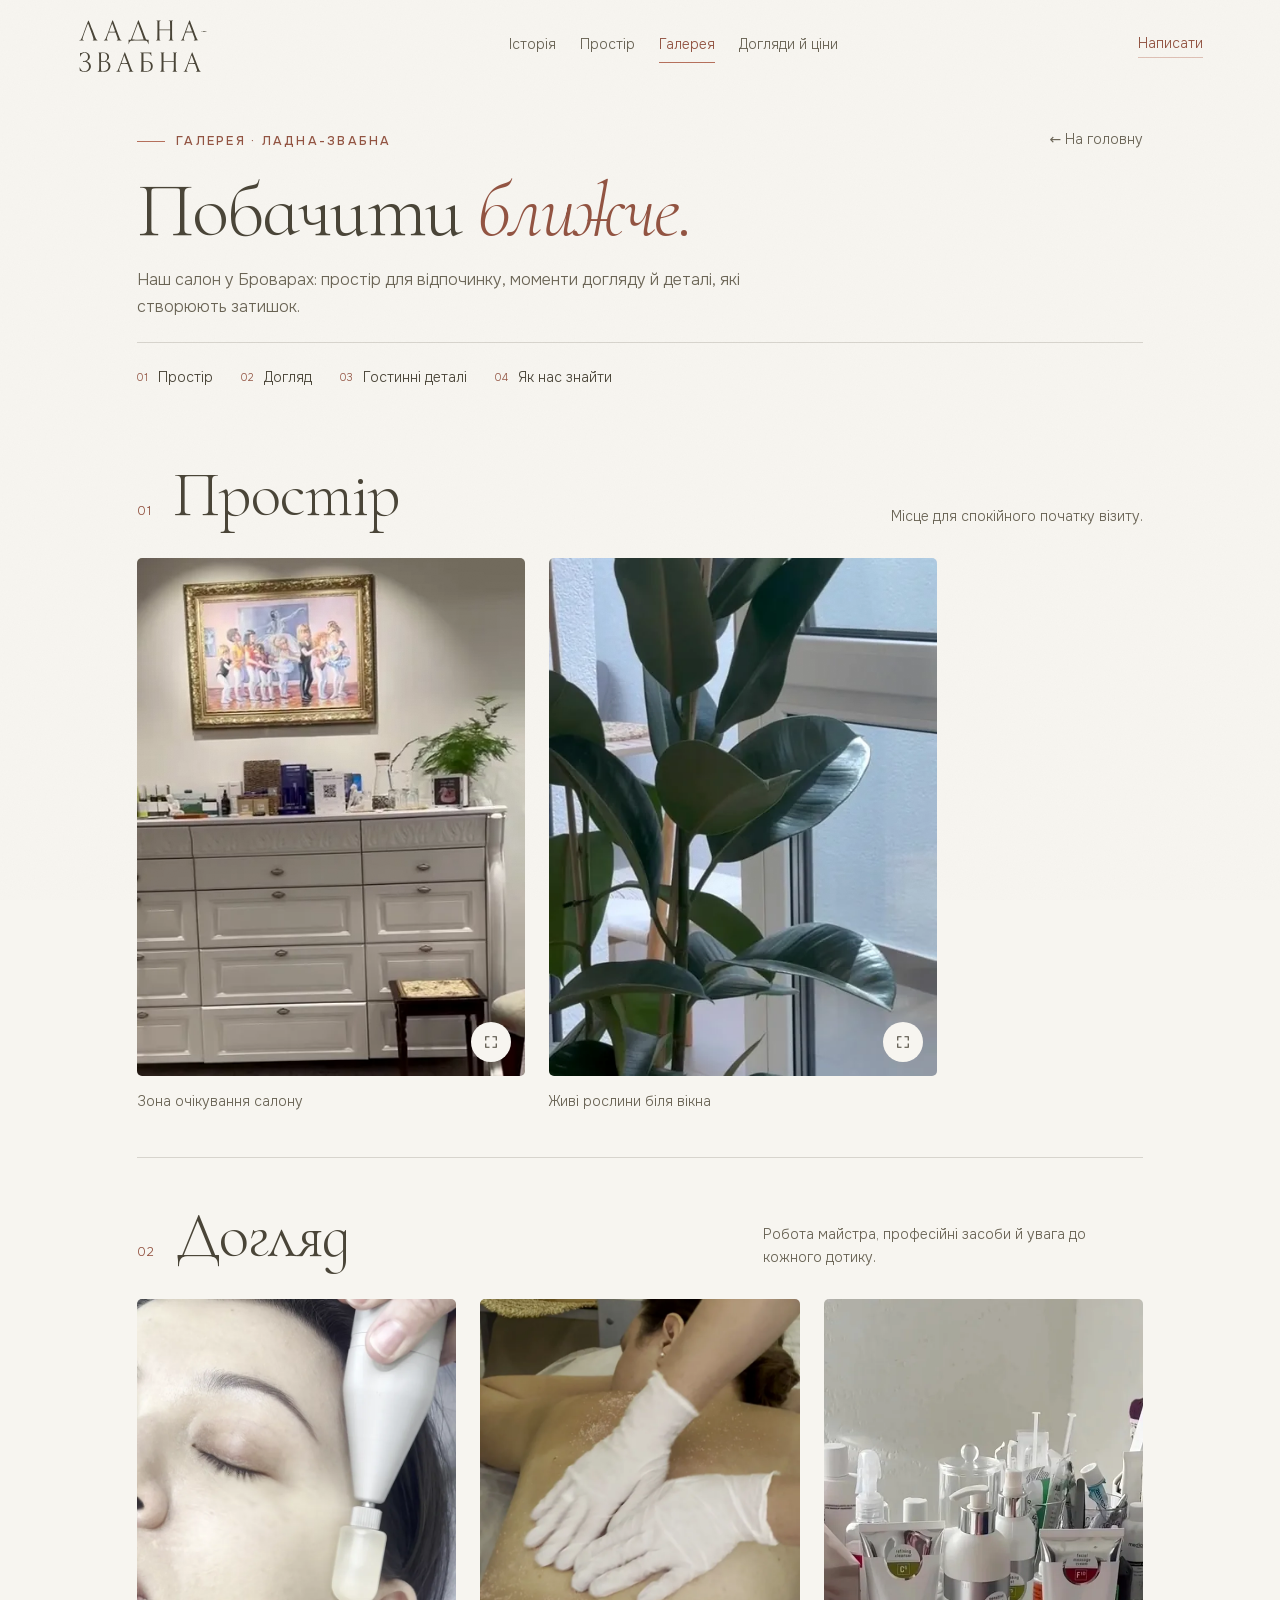
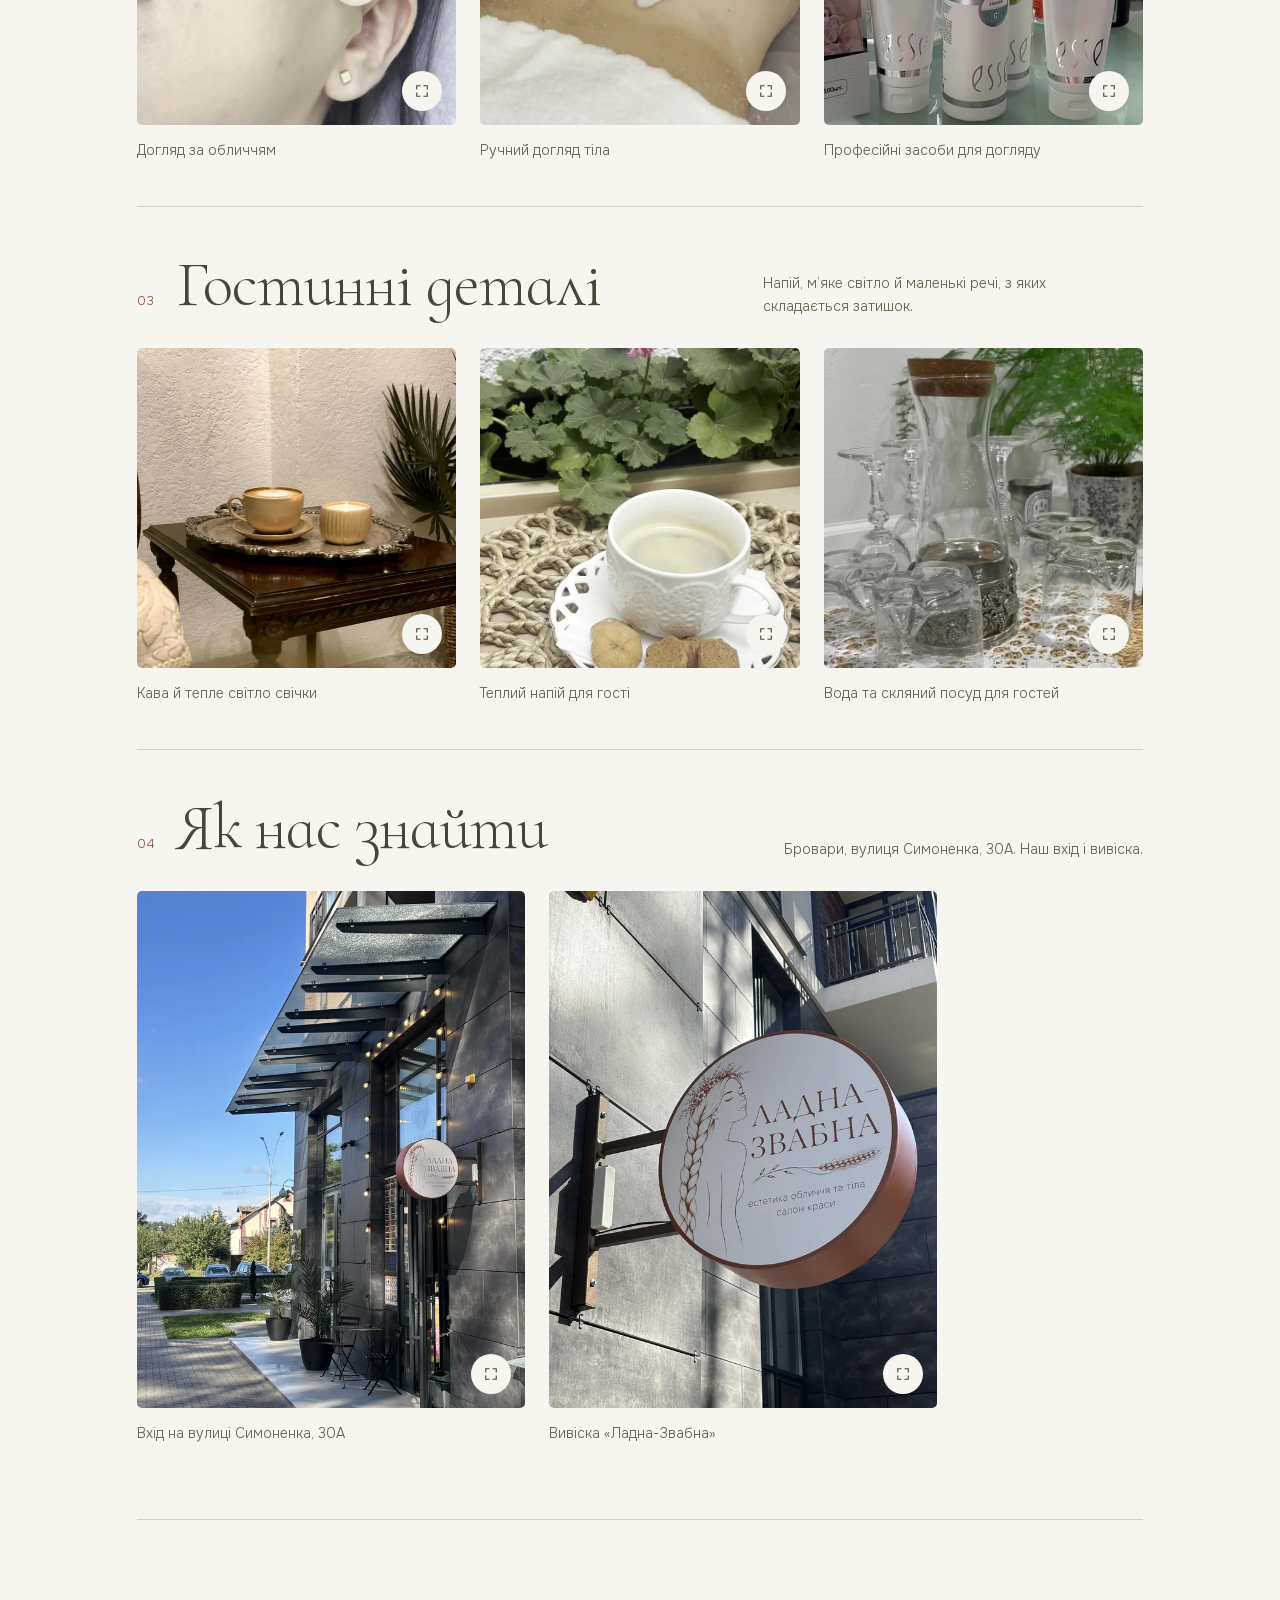
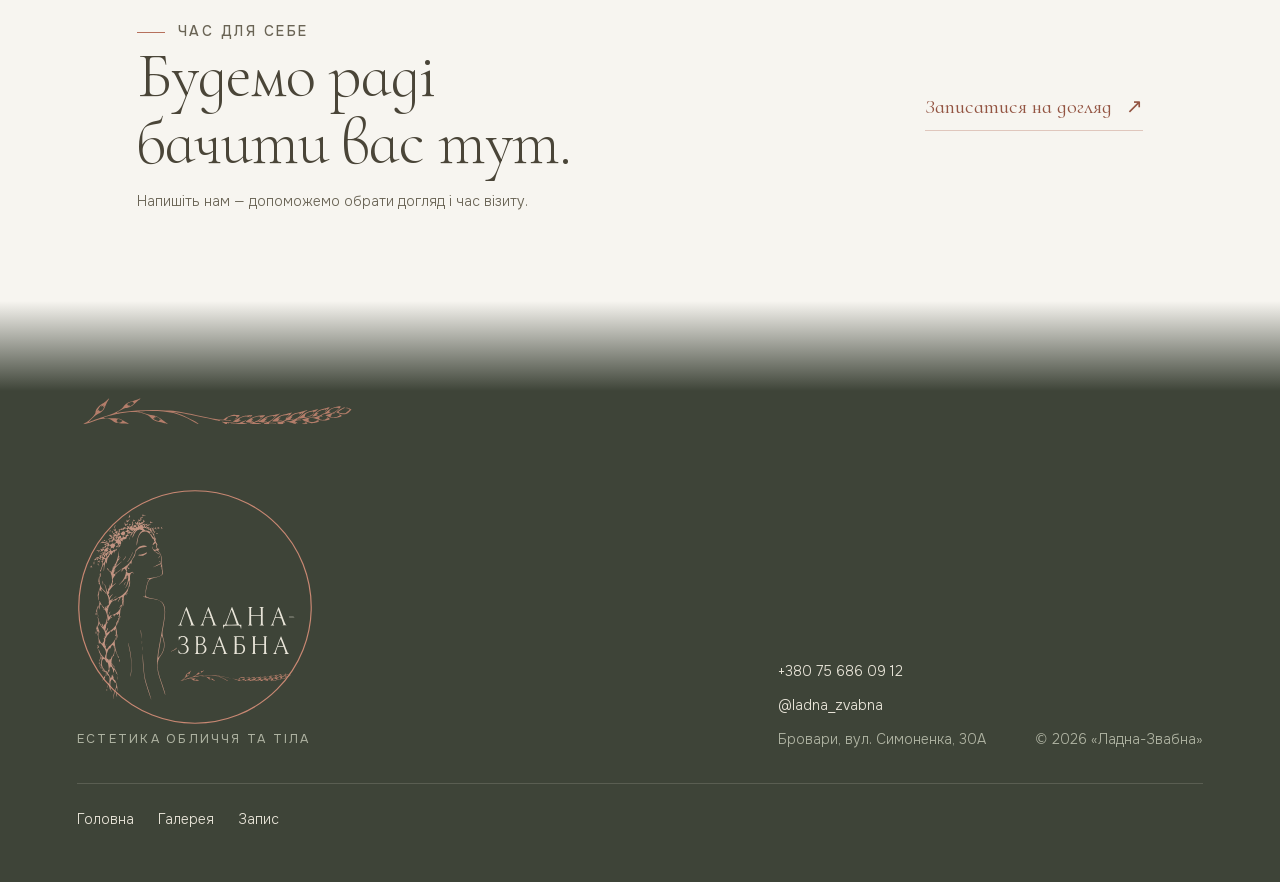
==== commit 91c09dd4: "Replace entrance sign photo and configure Google indexing" ====
--- a/gallery.html
+++ b/gallery.html
@@ -7,17 +7,15 @@
 <title>Галерея салону «Ладна-Звабна» — простір і догляд у Броварах</title>
 <meta name="description" content="Зазирніть у салон «Ладна-Звабна» в Броварах: фотографії простору, моменти догляду за обличчям і тілом, гостинні деталі та вхід до салону.">
 
-<!-- ⚠ ДОМЕН — ПЛЕЙСХОЛДЕР. Замінити в трьох місцях цього файлу, у sitemap.xml
-     і в robots.txt, коли домен буде відомий (питання №6 у PROGRESS.md). -->
-<link rel="canonical" href="https://ladna-zvabna.com.ua/gallery.html">
+<link rel="canonical" href="https://ladna-zvabna.pages.dev/gallery">
 
 <meta property="og:type" content="website">
 <meta property="og:locale" content="uk_UA">
 <meta property="og:site_name" content="Ладна-Звабна">
 <meta property="og:title" content="Галерея — Ладна-Звабна">
 <meta property="og:description" content="Наш простір, моменти догляду та деталі, які створюють затишок.">
-<meta property="og:url" content="https://ladna-zvabna.com.ua/gallery.html">
-<meta property="og:image" content="https://ladna-zvabna.com.ua/og-cover.jpg">
+<meta property="og:url" content="https://ladna-zvabna.pages.dev/gallery">
+<meta property="og:image" content="https://ladna-zvabna.pages.dev/og-cover.jpg">
 <meta property="og:image:width" content="1200">
 <meta property="og:image:height" content="630">
 <meta property="og:image:alt" content="Знак «Ладна-Звабна» і фраза «Краса, що починається зі злагоди із собою»">
@@ -249,10 +247,10 @@
           <figcaption>Вхід на вулиці Симоненка, 30А</figcaption>
         </figure>
         <figure class="gallery-card">
-          <a class="gallery-card__image" href="assets/img/gallery/street-sign.jpg" data-gallery-open data-caption="Вивіска «Ладна-Звабна»" data-alt="Кругла вивіска Ладна-Звабна біля входу до салону" aria-label="Відкрити фото: Вивіска «Ладна-Звабна»">
-            <picture>
-              <source srcset="assets/img/gallery/street-sign.webp" type="image/webp">
-              <img src="assets/img/gallery/street-sign.jpg" alt="Кругла вивіска Ладна-Звабна біля входу до салону" width="900" height="1200" loading="lazy" decoding="async">
+          <a class="gallery-card__image" href="assets/img/gallery/entrance-sign.jpg" data-gallery-open data-caption="Вивіска «Ладна-Звабна»" data-alt="Кругла вивіска Ладна-Звабна біля входу до салону" aria-label="Відкрити фото: Вивіска «Ладна-Звабна»">
+            <picture>
+              <source srcset="assets/img/gallery/entrance-sign.webp" type="image/webp">
+              <img src="assets/img/gallery/entrance-sign.jpg" alt="Кругла вивіска Ладна-Звабна біля входу до салону" width="900" height="1200" loading="lazy" decoding="async">
             </picture>
             <span class="gallery-card__zoom" aria-hidden="true"><svg viewBox="0 0 24 24"><path d="M5 10V5h5M14 5h5v5M19 14v5h-5M10 19H5v-5"/></svg></span>
           </a>
@@ -324,5 +322,35 @@
 </footer>
 <script src="assets/js/site.min.js" defer></script>
 <script src="assets/js/gallery.min.js" defer></script>
+<script type="application/ld+json">
+{
+  "@context": "https://schema.org",
+  "@type": "ImageGallery",
+  "@id": "https://ladna-zvabna.pages.dev/gallery#gallery",
+  "url": "https://ladna-zvabna.pages.dev/gallery",
+  "name": "Галерея салону «Ладна-Звабна» у Броварах",
+  "inLanguage": "uk",
+  "about": { "@id": "https://ladna-zvabna.pages.dev/#salon" },
+  "image": [
+    "https://ladna-zvabna.pages.dev/assets/img/gallery/reception-room.jpg",
+    "https://ladna-zvabna.pages.dev/assets/img/gallery/window-greenery.jpg",
+    "https://ladna-zvabna.pages.dev/assets/img/gallery/face-care.jpg",
+    "https://ladna-zvabna.pages.dev/assets/img/gallery/body-care.jpg",
+    "https://ladna-zvabna.pages.dev/assets/img/gallery/professional-cosmetics.jpg",
+    "https://ladna-zvabna.pages.dev/assets/img/gallery/coffee-candle.jpg",
+    "https://ladna-zvabna.pages.dev/assets/img/gallery/welcome-drink.jpg",
+    "https://ladna-zvabna.pages.dev/assets/img/gallery/glassware.jpg",
+    "https://ladna-zvabna.pages.dev/assets/img/gallery/entrance-gallery.jpg",
+    "https://ladna-zvabna.pages.dev/assets/img/gallery/entrance-sign.jpg"
+  ],
+  "breadcrumb": {
+    "@type": "BreadcrumbList",
+    "itemListElement": [
+      { "@type": "ListItem", "position": 1, "name": "Головна", "item": "https://ladna-zvabna.pages.dev/" },
+      { "@type": "ListItem", "position": 2, "name": "Галерея", "item": "https://ladna-zvabna.pages.dev/gallery" }
+    ]
+  }
+}
+</script>
 </body>
 </html>
--- a/assets/css/site.min.css
+++ b/assets/css/site.min.css
@@ -1 +1 @@
-@font-face{font-family:'Cormorant Infant';src:url('../fonts/cormorant-infant-300.woff2') format('woff2');font-weight:300;font-style:normal;font-display:swap}@font-face{font-family:'Cormorant Infant';src:url('../fonts/cormorant-infant-300-italic.woff2') format('woff2');font-weight:300;font-style:italic;font-display:swap}@font-face{font-family:'Cormorant Infant';src:url('../fonts/cormorant-infant-400.woff2') format('woff2');font-weight:400;font-style:normal;font-display:swap}@font-face{font-family:'Cormorant Infant';src:url('../fonts/cormorant-infant-400-italic.woff2') format('woff2');font-weight:400;font-style:italic;font-display:swap}@font-face{font-family:'Cormorant Infant';src:url('../fonts/cormorant-infant-500.woff2') format('woff2');font-weight:500;font-style:normal;font-display:swap}@font-face{font-family:'Cormorant Infant';src:url('../fonts/cormorant-infant-500-italic.woff2') format('woff2');font-weight:500;font-style:italic;font-display:swap}@font-face{font-family:Onest;src:url('../fonts/onest-300.woff2') format('woff2');font-weight:300;font-style:normal;font-display:swap}@font-face{font-family:Onest;src:url('../fonts/onest-400.woff2') format('woff2');font-weight:400;font-style:normal;font-display:swap}@font-face{font-family:Onest;src:url('../fonts/onest-500.woff2') format('woff2');font-weight:500;font-style:normal;font-display:swap}@font-face{font-family:'Cormorant Fallback';src:local('Georgia'),local('Times New Roman'),local('Times');size-adjust:97.1%;font-weight:300 500;font-style:normal}@font-face{font-family:'Cormorant Fallback';src:local('Georgia Italic'),local('Times New Roman Italic');size-adjust:97.1%;font-weight:300 500;font-style:italic}:root{--milk:#F7F5F0;--cream:#E6E2D6;--sand:#DCD3C3;--sage:#A9B48A;--olive:#7F8F76;--olive-deep:#3E4438;--copper:#B6705C;--copper-text:#935442;--copper-deep:#9C5A48;--ink:#4A4538;--ink-dim:#6A6455;--ink-faint:#A89F8B;--line:rgba(74,69,56,.19);--rgb-copper:182,112,92;--rgb-olive:127,143,118;--rgb-sage:169,180,138;--rgb-sand:220,211,195;--rgb-ink:74,69,56;--rgb-milk:247,245,240;--bg:var(--milk);--bg-soft:var(--cream);--fg:var(--ink);--fg-dim:var(--ink-dim);--accent:var(--copper-text);--accent-line:var(--copper);--rule:var(--line);--font-display:'Cormorant Infant','Cormorant Fallback',Georgia,'Times New Roman',serif;--font-text:'Onest','Segoe UI',system-ui,-apple-system,sans-serif;--fs-h1:clamp(2.6rem, 7.6vw, 8rem);--fs-h2:clamp(2.4rem, 5vw, 4.6rem);--fs-h3:clamp(1.5rem, 2.6vw, 2.2rem);--fs-lead:clamp(1.15rem, 1.6vw, 1.4rem);--fs-body:clamp(1rem, 1.15vw, 1.15rem);--fs-small:clamp(.875rem, 1vw, .95rem);--fs-mini:.78rem;--sp-2:.5rem;--sp-3:.75rem;--sp-4:1rem;--sp-6:1.5rem;--sp-8:2rem;--sp-12:3rem;--sp-16:4rem;--sp-24:6rem;--sp-section:clamp(72px, 10vh, 146px);--sp-breath:clamp(44px, 6.5vh, 88px);--gutter:clamp(16px, 2vw, 32px);--pad-x:clamp(20px, 6vw, 120px);--maxw:1440px;--hdr-h:90px;--measure:34ch;--e-out:cubic-bezier(.16, 1, .3, 1);--e-breath:cubic-bezier(.37, 0, .17, 1);--d-fast:900ms;--d-reveal:1200ms;--d-slow:1600ms;--stagger:110ms;--shift:14px;--breath:18s;--shadow-soft:0 40px 80px -30px rgba(90,78,58,.22);--shadow-lift:0 60px 120px -40px rgba(90,78,58,.28);--arch-foot:8px;--grain-opacity:.032}.on-dark{--bg:var(--olive-deep);--bg-soft:#454C3F;--fg:#E8E4D8;--fg-dim:#AFB3A2;--accent:#D9A18E;--accent-line:#C98873;--rule:rgba(232,228,216,.16);color:var(--fg);background:var(--bg)}*,::after,::before{box-sizing:border-box}*{margin:0}html{-webkit-text-size-adjust:100%;-webkit-font-smoothing:antialiased;-moz-osx-font-smoothing:grayscale;text-rendering:optimizeLegibility}body{min-height:100vh;background:var(--bg);color:var(--fg);font-family:var(--font-text);font-size:var(--fs-body);font-weight:300;line-height:1.65;overflow-x:hidden;overflow-wrap:break-word}canvas,img,picture,svg,video{display:block;max-width:100%}img,video{height:auto}button,input,select,textarea{font:inherit;color:inherit}button{background:0 0;border:0;padding:0;cursor:pointer}ol,ul{list-style:none;padding:0}a{color:inherit;text-decoration:none}svg{fill:currentColor}h1,h2,h3,h4{font-family:var(--font-display);font-weight:300;text-wrap:balance;hyphens:none}h1{font-size:var(--fs-h1);line-height:.95;letter-spacing:-.02em}h2{font-size:var(--fs-h2);line-height:1.05;letter-spacing:-.015em}h3{font-size:var(--fs-h3);line-height:1.2;font-weight:400;letter-spacing:-.01em}p{text-wrap:pretty;hyphens:none}p+p{margin-top:var(--sp-4)}em,i{font-style:italic}b,strong{font-weight:500}.measure{max-width:var(--measure)}.measure--wide{max-width:46ch}.measure--tight{max-width:26ch}.lead{font-size:var(--fs-lead);line-height:1.55;color:var(--fg-dim);max-width:38ch}.mini{display:inline-flex;align-items:center;gap:.9em;font-size:var(--fs-mini);font-weight:500;letter-spacing:.18em;text-transform:uppercase;color:var(--accent);line-height:1.4}.mini::before{content:'';width:clamp(18px,2.2vw,34px);height:1px;background:var(--accent-line);flex:0 0 auto}.book__info dt,.care__aside figcaption,.care__gm,.cmp__labels,.compare__side figcaption,.facts,.foot .mini,.hero__cap,.parable__sign,.path__labels,.story__date{color:var(--fg-dim);font-weight:400}.foot .mini::before,.parable__sign::before,.story__date::before{display:none}.say{font-family:var(--font-display);font-size:clamp(1.6rem,3.2vw,2.8rem);font-style:italic;font-weight:300;line-height:1.25;color:var(--accent);max-width:22ch}.dropcap::first-letter{font-family:var(--font-display);font-size:4.2em;line-height:.78;font-weight:300;color:var(--accent);float:left;padding:.06em .14em 0 0}.hang-quote{margin-left:-.42em}.hang-dash{margin-left:-.55em}.tnum{font-variant-numeric:tabular-nums}.onum{font-variant-numeric:oldstyle-nums}.link{position:relative;display:inline-block;padding-bottom:.22em;color:var(--fg);transition:color var(--d-fast) var(--e-out)}.link::after{content:'';position:absolute;left:0;bottom:0;width:100%;height:1px;background:linear-gradient(90deg,#c98873,var(--accent-line) 45%,var(--copper-deep));transform:scaleX(var(--u,1));transform-origin:left;transition:transform var(--d-fast) var(--e-out)}.link:hover{color:var(--accent)}.link--grow{--u:0}.link--grow:hover{--u:1}.act{display:inline-flex;align-items:baseline;gap:.7em;font-size:var(--fs-lead);font-family:var(--font-display);font-weight:400;color:var(--accent);padding-bottom:.3em;border-bottom:1px solid rgba(var(--rgb-copper),.35);transition:border-color var(--d-fast) var(--e-out),gap var(--d-fast) var(--e-out)}.act:hover{border-color:var(--copper);gap:1.1em}.act .arrow{font-size:.8em;transition:transform var(--d-fast) var(--e-out)}.act:hover .arrow{transform:translateX(3px)}.act--quiet{font-family:var(--font-text);font-size:var(--fs-body);color:var(--fg-dim);border-color:var(--rule)}.act--quiet:hover{color:var(--fg);border-color:var(--fg-dim)}@media (max-width:834px){.act,.foot a,.hdr__act,.hdr__menu,.hdr__nav a,.link,.menu__nav a{position:relative}.act::before,.foot a::before,.hdr__act::before,.hdr__menu::before,.hdr__nav a::before,.link::before,.menu__nav a::before{content:'';position:absolute;left:0;right:0;top:50%;height:max(100%,44px);transform:translateY(-50%)}}[id]{scroll-margin-top:calc(var(--hdr-h) + var(--sp-6))}:focus{outline:0}:focus-visible{outline:2px solid var(--copper);outline-offset:4px;border-radius:2px}::selection{background:var(--copper-deep);color:var(--milk)}.skip{position:absolute;left:var(--pad-x);top:-100px;z-index:9999;background:var(--milk);color:var(--ink);padding:.8em 1.4em;border:1px solid var(--copper);transition:top .2s var(--e-out)}.skip:focus{top:16px}.sr-only{position:absolute;width:1px;height:1px;padding:0;margin:-1px;overflow:hidden;clip:rect(0,0,0,0);white-space:nowrap;border:0}.rule{height:1px;background:var(--rule);border:0}.mark{display:block;background-color:currentColor;-webkit-mask-repeat:no-repeat;mask-repeat:no-repeat;-webkit-mask-position:center;mask-position:center;-webkit-mask-size:contain;mask-size:contain}.lz-sprite{position:absolute;width:0;height:0;overflow:hidden}.lz-ico{display:block;width:100%;height:auto;fill:currentColor}.lz-ico--word{aspect-ratio:540/232}.lz-ico--divider{aspect-ratio:550/100}.lz-ico--ear,.lz-ico--leaf{height:100%;fill:none;stroke:currentColor;stroke-width:1;stroke-linejoin:round;stroke-linecap:round;vector-effect:non-scaling-stroke}.mark--figure{-webkit-mask-image:url('../svg/figure.svg');mask-image:url('../svg/figure.svg');aspect-ratio:227/507}.rule-mark{width:clamp(180px,26vw,360px);color:var(--accent-line);opacity:.85}.wrap{width:100%;max-width:var(--maxw);margin-inline:auto;padding-inline:var(--pad-x)}.grid{display:grid;grid-template-columns:repeat(12,1fr);column-gap:var(--gutter);row-gap:var(--sp-8)}.lane-left{grid-column:2/span 6}.lane-right{grid-column:7/span 5}.lane-center{grid-column:4/span 6}.lane-inset{grid-column:3/span 8}.lane-wide{grid-column:2/span 10}.lane-full{grid-column:1/-1}.lane-media-l{grid-column:1/span 5}.lane-media-r{grid-column:8/span 5}.lane-media-c{grid-column:4/span 6}@media (max-width:900px){.lane-center,.lane-inset,.lane-left,.lane-right,.lane-wide{grid-column:1/-1}.lane-media-c,.lane-media-l,.lane-media-r{grid-column:1/-1;max-width:min(100%,440px)}.lane-media-r{justify-self:end}.lane-media-c{justify-self:center}}.section{position:relative;padding-block:var(--sp-section);isolation:isolate;overflow:clip}.section--tight{padding-block:var(--sp-breath)}.section--tall{padding-block:calc(var(--sp-section) * 1.35)}.section--pause{padding-block:var(--sp-breath);min-height:min(42vh,380px);display:grid;place-items:center}.section--soft{background:var(--bg-soft)}.section--coda{padding-block:var(--sp-breath)}.stack>*+*{margin-top:var(--sp-6)}.stack-lg>*+*{margin-top:var(--sp-12)}.stack-xl>*+*{margin-top:var(--sp-24)}.arch{position:relative;overflow:hidden;aspect-ratio:3/4;border-radius:50% 50% var(--arch-foot) var(--arch-foot)/37.5% 37.5% 1% 1%;background:var(--sand)}.arch--tall{aspect-ratio:2/3;border-radius:50% 50% var(--arch-foot) var(--arch-foot)/25% 25% 1% 1%}.arch--soft{aspect-ratio:1/1;border-radius:50% 50% var(--arch-foot) var(--arch-foot)/50% 50% 1% 1%}.arch--wide{aspect-ratio:16/10;border-radius:38% 38% var(--arch-foot) var(--arch-foot)/26% 26% 1% 1%}.arch--round{aspect-ratio:1/1;border-radius:50%}.arch>img,.arch>picture,.arch>picture>img,.arch>video{width:100%;height:100%;object-fit:cover}.arch>video{background:var(--sand)}.arch--framed::after{content:'';position:absolute;inset:0;border-radius:inherit;border:1px solid rgba(var(--rgb-copper),.38);pointer-events:none}.ph{position:relative;background:radial-gradient(120% 90% at 30% 20%,rgba(var(--rgb-copper),.13),transparent 62%),radial-gradient(100% 80% at 78% 84%,rgba(var(--rgb-sage),.15),transparent 60%),var(--milk)}.ph::after{content:'';position:absolute;inset:0;border-radius:inherit;border:1px solid rgba(var(--rgb-copper),.3);pointer-events:none}.ph__note{position:absolute;left:0;right:0;bottom:1.4em;text-align:center;font-size:var(--fs-mini);letter-spacing:.16em;text-transform:uppercase;color:var(--fg)}.media{position:relative}.media figcaption{margin-top:var(--sp-3);font-size:var(--fs-small);color:var(--fg-dim);max-width:30ch}.scatter{display:grid;grid-template-columns:repeat(10,1fr);gap:var(--gutter);align-items:end}.scatter>:first-child{grid-column:span 3}.scatter>:nth-child(2){grid-column:span 3;margin-top:var(--sp-8)}.scatter>:nth-child(3){grid-column:span 4;margin-top:calc(var(--sp-6) * -1)}.stalk{position:absolute;left:max(28px,calc(var(--pad-x) * .42));top:0;bottom:0;width:1px;pointer-events:none;z-index:1}.stalk__stem{position:absolute;left:0;top:0;width:1px;height:100%;background:var(--rule)}.stalk__stem::before{content:'';position:absolute;left:0;top:0;width:100%;height:calc(var(--thread,1) * 100%);background:linear-gradient(180deg,rgba(var(--rgb-copper),0) 0,rgba(var(--rgb-copper),.55) 7%,rgba(var(--rgb-copper),.55) 93%,rgba(var(--rgb-copper),.1) 100%)}.stalk__leaf{--side:1;position:absolute;top:var(--at);left:0;width:26px;height:13px;transform-origin:0 50%;transform:translateY(-50%) scaleX(calc(var(--side) * .04)) rotate(-7deg);opacity:0;transition:transform 1s var(--e-out),opacity .8s var(--e-out);color:var(--accent-line)}.stalk__leaf:nth-child(2n){--side:-1}.stalk__leaf.is-out{opacity:.9;transform:translateY(-50%) scaleX(var(--side)) rotate(-7deg)}.stalk__ear{position:absolute;left:50%;bottom:-6px;width:34px;height:76px;transform:translateX(-50%) scaleY(.06);transform-origin:50% 100%;opacity:0;transition:transform 1.2s var(--e-out),opacity .9s var(--e-out);color:var(--accent-line)}.stalk__ear.is-out{opacity:1;transform:translateX(-50%) scaleY(1);animation:lz-breathe 12s var(--e-breath) 1.4s infinite}@media (max-width:900px){.stalk{left:22px}.stalk__leaf{width:18px;height:9px}.stalk__ear{width:24px;height:54px}}@media (max-width:520px){.scatter{grid-template-columns:repeat(2,1fr)}.scatter>*{grid-column:span 1!important;margin-top:0!important}.scatter>:nth-child(3){grid-column:span 2!important}.stalk{left:8px}.stalk__leaf{--side:1!important;width:12px;height:6px}.stalk__ear{width:16px;height:38px}}main{position:relative}.flow-row{display:flex;flex-wrap:wrap;gap:var(--sp-6);align-items:center}.flow-col{display:flex;flex-direction:column;gap:var(--sp-4)}.pull-up{margin-top:calc(var(--sp-16) * -1)}.hdr{position:sticky;top:0;z-index:60;background:var(--milk);transition:transform .7s var(--e-out),opacity .7s var(--e-out)}.hdr--away{transform:translateY(-100%);opacity:0;pointer-events:none}.hdr__in{display:flex;align-items:center;gap:var(--sp-8);height:var(--hdr-h)}.hdr__logo{display:block;flex:0 0 auto}.hdr__word{width:132px;color:var(--ink)}.hdr__nav{display:flex;gap:var(--sp-6);margin-inline:auto;font-size:var(--fs-small);color:var(--fg-dim)}.hdr__nav a{padding-block:.4em;transition:color var(--d-fast) var(--e-out)}.hdr__nav a:hover{color:var(--accent)}.hdr__nav a[aria-current=page]{color:var(--accent);border-bottom:1px solid var(--accent-line)}.hdr__act{font-size:var(--fs-small);color:var(--accent);padding-bottom:.2em;border-bottom:1px solid rgba(var(--rgb-copper),.4);transition:border-color var(--d-fast) var(--e-out)}.hdr__act:hover{border-color:var(--copper)}@media (max-width:768px){.hdr__nav{display:none}.hdr__in{justify-content:space-between;gap:var(--sp-4)}.hdr__word{width:104px}:root{--hdr-h:77px}}.loader__mark{width:min(280px,50vw);color:var(--accent-line)}.loader__word{width:min(220px,42vw);color:var(--ink);opacity:.9}.hero{position:relative;min-height:calc(100svh - var(--hdr-h));display:flex;align-items:center;padding-block:clamp(16px,3.2vh,64px);overflow:clip;isolation:isolate}.hero__in{width:100%}.hero__frame{position:absolute;top:0;right:0;bottom:0;width:min(46vw,860px);margin:0;z-index:1;border-radius:clamp(160px,22vw,340px) 0 0;overflow:hidden}.hero__frame .arch{width:100%;height:100%;aspect-ratio:auto;border-radius:0;box-shadow:none}.hero__frame img,.hero__frame picture{width:100%;height:100%;object-fit:cover;object-position:52% 46%}.hero__frame::after{content:'';position:absolute;inset:0;background:linear-gradient(90deg,rgba(247,245,240,.92) 0,rgba(247,245,240,.28) 16%,rgba(247,245,240,0) 42%);pointer-events:none}.hero__text{grid-column:1/span 6;position:relative;z-index:2}.hero__text>.mini{margin-bottom:clamp(6px,1.4vh,16px)}.hero__title{margin-block:clamp(8px,1.8vh,24px) clamp(12px,2.8vh,32px);font-size:min(clamp(3rem, 7vw, 8rem), 15vh);line-height:.9;letter-spacing:-.03em}.hero__title em{font-style:italic;color:var(--accent);display:inline-block}.hero .lead{margin-bottom:clamp(14px,3.2vh,40px);max-width:32ch;font-size:clamp(15px, 2.9vh, 1.15rem)}.hero__acts{display:flex;flex-wrap:wrap;gap:clamp(18px,4vw,32px);align-items:baseline}.hero__frame::before{content:'';position:absolute;left:0;right:0;bottom:0;height:clamp(120px,22%,220px);z-index:2;pointer-events:none;background:linear-gradient(0deg,rgba(38,32,25,.62) 0,rgba(38,32,25,.28) 46%,rgba(38,32,25,0) 100%)}.hero__cap{position:absolute;right:clamp(20px,3vw,44px);bottom:clamp(20px,4vh,44px);z-index:3;display:flex;align-items:center;gap:var(--sp-3);font-size:var(--fs-mini);letter-spacing:.16em;text-transform:uppercase;color:var(--milk);text-shadow:0 1px 10px rgba(28,23,18,.7)}.hero__cap-line{width:clamp(24px,3vw,44px);height:1px;background:var(--milk);flex:0 0 auto;opacity:.8}@media (orientation:portrait) and (max-width:1024px){.hero{padding-block:0 clamp(12px,2.4vh,36px);align-items:stretch}.hero__in{display:flex;flex-direction:column;height:calc(100svh - var(--hdr-h) - clamp(12px,2.4vh,36px))}.hero__frame{order:-1;flex:1 1 auto;display:flex;flex-direction:column;position:relative;width:auto;inset:auto;margin-inline:calc(var(--pad-x) * -1);min-height:0;overflow:visible;border-radius:0}.hero__frame .arch{flex:1 1 auto;min-height:clamp(110px,16vh,220px);max-height:min(42vh,320px);border-radius:0 0 clamp(80px,20vw,180px);overflow:hidden}.hero__frame::after,.hero__frame::before{display:none}.hero__text{flex:0 0 auto;padding-top:clamp(12px,2.4vh,28px)}.hero__cap{position:static;flex:0 0 auto;margin-top:clamp(8px,1.4vh,16px);margin-inline:var(--pad-x);color:var(--fg-dim);text-shadow:none}@media (max-width:420px){.hero__cap{font-size:11px;letter-spacing:.09em;gap:var(--sp-2)}.hero__cap-line{width:18px}}@media (max-width:390px){.hero__acts{gap:var(--sp-6)}.hero__acts .act{font-size:1rem}.hero__acts .act--quiet{font-size:.92rem}}.hero__cap-line{background:var(--accent-line);opacity:1}.hero__title{font-size:min(clamp(2.2rem, 9.4vw, 4.4rem), 11vh)}.hero__text>.mini{display:none}}@media (orientation:portrait) and (max-width:420px) and (max-height:680px){.hero__in{height:auto;min-height:calc(100svh - var(--hdr-h) - 12px)}.hero__frame{flex:none}.hero__frame .arch{flex:none;height:clamp(200px,35vh,245px);min-height:0;max-height:none}.hero__text{padding-bottom:var(--sp-6)}}@media (orientation:landscape) and (max-height:620px){.hero{min-height:0;padding-block:clamp(12px,3vh,28px)}.hero__title{font-size:min(clamp(1.9rem, 5vw, 8rem), 16vh)}.hero .lead{font-size:clamp(14px, 2.6vh, 1rem);margin-bottom:clamp(10px,2.4vh,22px)}.hero__text>.mini{display:none}.hero__cap{bottom:clamp(8px,2.6vh,20px)}.hero__frame{width:min(42vw,560px)}}.pause__line{font-family:var(--font-display);font-weight:300;font-size:clamp(1.9rem, 5vw, 4rem);line-height:1.15;letter-spacing:-.015em;text-align:center;max-width:18ch;margin-inline:auto}.story{position:relative;padding-block:calc(var(--sp-section) * 1.2);overflow:clip;isolation:isolate;--scene:1;--scene-c:182,112,92}.story::after,.story::before{content:'';position:absolute;left:0;right:0;height:calc(var(--sp-section) * 1.2);pointer-events:none;z-index:3}.story::before{top:0;background:linear-gradient(180deg,var(--milk) 0,rgba(247,245,240,.72) 34%,rgba(247,245,240,0) 100%)}.story::after{bottom:0;background:linear-gradient(0deg,var(--milk) 0,rgba(247,245,240,.72) 34%,rgba(247,245,240,0) 100%)}.story__light{position:absolute;inset:-20%;z-index:-1;pointer-events:none;filter:blur(90px);background:radial-gradient(ellipse 52% 40% at 28% calc(18% + var(--scene) * 46%),rgba(var(--scene-c),.4),transparent 68%),radial-gradient(ellipse 46% 34% at 78% calc(76% - var(--scene) * 40%),rgba(140,152,136,.2),transparent 64%)}.story__beat+.story__beat{margin-top:clamp(42px,7vh,102px)}.story .measure{font-size:var(--fs-lead);line-height:1.55;max-width:38ch}.story__hold{min-height:min(64vh,620px);margin-top:clamp(42px,7vh,102px)}.story__beat--hold{position:sticky;top:26vh;text-align:center;padding-block:clamp(24px,6vh,80px);margin-top:0!important}@media (max-width:768px){.story__hold{min-height:74vh}.story__beat--hold{top:22vh}}.story__intro{font-size:var(--fs-lead);line-height:1.5;margin-top:var(--sp-4)}.story__h{font-size:clamp(2.6rem, 7vw, 6rem);line-height:1;max-width:none}.story__beat--path{padding-block:clamp(8px,2vh,26px)}.path{display:flex;align-items:center;gap:var(--sp-3);max-width:760px;margin-inline:auto}.path__line{flex:1;height:1px;background:linear-gradient(90deg,rgba(201,136,115,.25),rgba(201,136,115,.85) 50%,rgba(201,136,115,.25));transform-origin:left;transform:scaleX(var(--path,1))}.path__dot--to{opacity:calc(var(--path, 1) * var(--path, 1))}.path__dot{width:7px;height:7px;border-radius:50%;background:var(--accent-line);flex:0 0 auto}.path__dot--from{opacity:.55}.path__labels{display:flex;justify-content:space-between;max-width:760px;margin:var(--sp-3) auto 0;font-size:var(--fs-mini);letter-spacing:.18em;text-transform:uppercase;color:var(--fg-dim)}.story__out{padding-block:calc(var(--sp-section) * 1.1)}.story__final{font-family:var(--font-display);font-weight:300;font-size:clamp(1.8rem, 4.4vw, 3.6rem);line-height:1.2;letter-spacing:-.015em}.story__final em{font-style:italic;color:var(--accent)}.story__date{margin-top:var(--sp-8)}.story__coda{align-items:center}.story__coda-copy{grid-column:2/span 7}.story__coda-photo{grid-column:10/span 3;width:100%;max-width:280px;justify-self:end}@media (max-width:900px){.story__coda-copy,.story__coda-photo{grid-column:1/-1}.story__coda-photo{width:min(68vw,280px);justify-self:end;margin-top:var(--sp-8)}}.meaning__mark{position:absolute;right:calc(var(--pad-x) * .3);top:50%;width:clamp(190px,26vw,430px);transform:translateY(-50%);translate:0 var(--par,0px);color:var(--copper);opacity:.085;pointer-events:none;z-index:0}.meaning .wrap{position:relative;z-index:1}@media (max-width:640px){.meaning__mark{width:min(56vw,260px);opacity:.06}}.pair{display:grid;grid-template-columns:1fr 1fr;gap:var(--gutter);align-items:start}.pair__col--l{justify-self:start;text-align:left}.pair__col--r{justify-self:end;text-align:right;margin-top:clamp(40px,14vh,150px)}.pair__word{font-family:var(--font-display);font-weight:300;font-size:clamp(3.4rem, 13vw, 11rem);line-height:.86;letter-spacing:-.035em;color:var(--accent)}.pair__word::after{content:'';display:block;width:clamp(60px,8vw,130px);height:1px;margin-top:clamp(16px,2vh,28px);background:var(--accent-line)}.pair__col--r .pair__word::after{margin-left:auto}.pair__def{margin-top:var(--sp-6);font-size:var(--fs-body);color:var(--fg-dim);line-height:1.5}.verse{margin-top:clamp(48px,8vh,112px);max-width:52ch;font-size:var(--fs-lead);line-height:1.7}.verse p+p{margin-top:var(--sp-2)}.verse__turn{margin-top:clamp(38px,6vh,78px);font-family:var(--font-display);font-size:clamp(2rem, 5.5vw, 4.4rem);font-weight:300;line-height:1.1;color:var(--accent)}@media (max-width:768px){.pair{grid-template-columns:1fr;gap:var(--sp-12)}.pair__col--r{justify-self:start;text-align:left;margin-top:0}}.parable{position:relative;overflow:clip;isolation:isolate;padding-block:calc(var(--sp-section) * 1.1)}.parable::after,.parable::before{content:'';position:absolute;left:0;right:0;height:calc(var(--sp-section) * 1.1);pointer-events:none;z-index:3}.parable::before{top:0;background:linear-gradient(180deg,#e6e2d6,rgba(230,226,214,0))}.parable::after{bottom:0;background:linear-gradient(0deg,var(--milk),rgba(247,245,240,0))}.parable__light{position:absolute;inset:-20%;z-index:-1;pointer-events:none;filter:blur(100px);background:radial-gradient(ellipse 44% 34% at 50% 42%,rgba(var(--rgb-copper),.3),transparent 68%)}.parable .measure+.measure{margin-top:var(--sp-6)}.parable .measure{font-size:var(--fs-lead);line-height:1.6}.parable__end{margin-top:clamp(34px,5vh,66px);padding-top:var(--sp-6);border-top:1px solid var(--rule);font-family:var(--font-display);font-size:clamp(1.5rem, 3vw, 2.4rem);line-height:1.3}.parable__end em{font-style:italic;color:var(--accent)}.parable__end p+p{margin-top:var(--sp-4)}.parable__sign{margin-top:var(--sp-8)}.space .lane-media-l,.space__text{align-self:center}.space__text h2{margin-block:var(--sp-4) var(--sp-6)}.space__text h2 em{font-style:italic;color:var(--accent)}.space__welcome{width:min(100%,300px);margin-top:clamp(24px,4vh,36px)}.space__gallery{display:inline-block;margin-top:var(--sp-6);font-size:var(--fs-small)}.space__photo{max-width:440px}@media (max-width:900px){.space__photo{justify-self:start}}.facts{display:flex;flex-wrap:wrap;gap:.4em 0;margin-top:var(--sp-8);font-size:var(--fs-mini);letter-spacing:.16em;text-transform:uppercase;color:var(--fg-dim)}.facts li{min-width:0}.facts li::after{content:'·';margin-inline:.9em;color:var(--accent-line)}.facts li:last-child::after{content:none}.consult h2{margin-block:var(--sp-4) var(--sp-6);font-size:clamp(2.6rem, 6vw, 5.2rem);line-height:.98}.consult .lane-left{grid-column:1/span 5;grid-row:1;align-self:center}.quiz{grid-column:7/-1;grid-row:1;margin-top:0;max-width:none}@media (max-width:900px){.consult .lane-left{grid-column:1/-1;grid-row:auto}.quiz{grid-column:1/-1;grid-row:auto;margin-top:var(--sp-8)}}.quiz__item{border-top:1px solid var(--rule)}.quiz__item:last-of-type{border-bottom:1px solid var(--rule)}.quiz__item summary{position:relative;display:block;padding:var(--sp-6) 2.4em var(--sp-6) 0;font-family:var(--font-display);font-size:clamp(1.3rem, 2.4vw, 1.9rem);font-weight:300;line-height:1.25;cursor:pointer;transition:color var(--d-fast) var(--e-out)}.quiz__item summary::-webkit-details-marker{display:none}.quiz__item summary::marker{content:''}.quiz__item summary::before{content:'';position:absolute;left:0;bottom:calc(var(--sp-6) - 4px);width:100%;height:1px;background:var(--accent-line);transform:scaleX(0);transform-origin:left;transition:transform var(--d-reveal) var(--e-out)}.quiz__item summary:hover::before,.quiz__item[open] summary::before{transform:scaleX(1)}.quiz__item[open] summary{color:var(--accent)}.quiz__item summary::after{content:'';position:absolute;right:.4em;top:50%;width:14px;height:1px;background:var(--fg-dim);transition:transform var(--d-fast) var(--e-out),background var(--d-fast) var(--e-out)}.quiz__item[open] summary::after{background:var(--accent-line);transform:rotate(180deg)}.quiz__body{padding:0 0 var(--sp-8);max-width:46ch;color:var(--fg-dim);will-change:height}.quiz__list{margin-top:var(--sp-4)}.quiz__list li{position:relative;padding-left:1.4em;color:var(--fg)}.quiz__list li+li{margin-top:var(--sp-2)}.quiz__list li::before{content:'';position:absolute;left:0;top:.72em;width:8px;height:1px;background:var(--accent-line)}.quiz__note{margin-top:var(--sp-4);font-size:var(--fs-small)}.quiz__after{margin-top:var(--sp-8);font-size:var(--fs-small);color:var(--fg-dim);max-width:46ch}.ritual{background:var(--milk)}.ritual__head{max-width:790px;margin-left:8%}.ritual__head h2{margin-block:var(--sp-4) var(--sp-6);font-size:clamp(2.6rem,5.5vw,5.8rem);line-height:1}.ritual__head h2 em{font-style:italic;color:var(--accent)}.ritual__gallery{display:grid;grid-template-columns:minmax(0,1.15fr) minmax(0,.85fr);gap:clamp(28px,6vw,104px);align-items:start;width:min(100%,1020px);margin:clamp(44px,7vh,86px) auto 0}.ritual__body{width:100%;max-width:540px}.ritual__portrait{width:100%;max-width:340px;margin-top:clamp(80px,13vw,185px)}@media (max-width:650px){.ritual__head{margin-left:0}.ritual__gallery{grid-template-columns:1fr;gap:var(--sp-8);margin-top:var(--sp-12)}.ritual__body{max-width:440px}.ritual__portrait{max-width:min(74%,320px);justify-self:end;margin-top:0}}.care h2{margin-block:var(--sp-4) var(--sp-6)}.care__head{text-align:right;grid-column:6/-1;grid-row:1}.care__head .measure{margin-left:auto}.care__aside{grid-column:1/span 4;grid-row:1;align-self:end;margin-top:0}.care__aside .arch{box-shadow:var(--shadow-soft)}.care__aside figcaption{margin-top:var(--sp-3);font-size:var(--fs-mini);letter-spacing:.16em;text-transform:uppercase;color:var(--fg-dim)}.care__groups{grid-column:1/-1;margin-top:clamp(26px,4vh,58px);display:grid;grid-template-columns:1fr 1fr;gap:clamp(36px,4vw,78px)}@media (max-width:900px){.care__head{text-align:left;grid-column:1/-1;grid-row:auto}.care__head .measure{margin-left:0}.care__aside{grid-column:1/-1;grid-row:auto;max-width:340px;align-self:start}.care__groups{grid-column:1/-1;margin-top:var(--sp-8)}}.care__group{min-width:0}.care__gh{display:flex;flex-wrap:wrap;align-items:baseline;gap:.7em;padding-bottom:var(--sp-4);border-bottom:1px solid var(--rule)}.care__gm{font-family:var(--font-text);font-size:var(--fs-mini);font-weight:400;letter-spacing:.16em;text-transform:uppercase;color:var(--fg-dim)}.care__list{margin-top:var(--sp-2)}.care__row{display:grid;grid-template-columns:1fr auto;gap:.2em var(--sp-6);padding-block:var(--sp-4);border-bottom:1px solid var(--rule);transition:opacity var(--d-fast) var(--e-out)}.care__name{font-size:var(--fs-body);grid-column:1;grid-row:1;overflow-wrap:anywhere;min-width:0}.care__row>*{min-width:0}.care__cost{grid-column:2;grid-row:1;min-width:0;font-weight:300;white-space:nowrap;text-align:right;font-variant-numeric:tabular-nums}.care__desc{grid-column:1/-1;grid-row:2;font-size:var(--fs-small);color:var(--fg-dim);max-width:48ch}.care__time{margin-right:.7em;font-size:var(--fs-mini);letter-spacing:.1em;text-transform:uppercase;color:var(--accent);white-space:nowrap}.care__foot{grid-column:1/-1;margin-top:var(--sp-8);font-size:var(--fs-small);color:var(--fg-dim);max-width:56ch}.care__foot span{display:block;margin-top:var(--sp-2);color:var(--fg)}@media (max-width:340px){.care__row{grid-template-columns:1fr}.care__row>*{min-width:0}.care__cost{grid-column:1;grid-row:2;text-align:left;margin-top:.15em;white-space:normal}.care__desc{grid-row:3}}@media (hover:hover) and (pointer:fine){.care__list:hover .care__row{opacity:.42}.care__list .care__row:hover{opacity:1}}@media (max-width:900px){.care__groups{grid-template-columns:1fr;gap:var(--sp-16)}}.compare{padding-block:clamp(56px,7.5vh,100px)}.compare h2{margin-block:var(--sp-4) var(--sp-6)}.compare__head{text-align:center}.compare__head .measure{margin-inline:auto}.compare__act{margin-top:var(--sp-8)}.compare__pair{margin-top:clamp(30px,4vh,58px);display:grid;grid-template-columns:1fr 1fr;gap:clamp(20px,4vw,64px)}.compare__side figcaption{margin-top:var(--sp-4);font-size:var(--fs-mini);letter-spacing:.16em;text-transform:uppercase;color:var(--fg-dim)}.compare__note{margin-top:var(--sp-8);text-align:center;font-size:var(--fs-small);color:var(--fg-dim)}.book{padding-bottom:clamp(60px,7vh,96px)}.book__text{align-self:center}.book__text h2{margin-block:var(--sp-4) var(--sp-6)}.book__acts{display:flex;flex-wrap:wrap;gap:var(--sp-8);margin-top:var(--sp-12)}.book__info{margin-top:clamp(34px,5vh,66px);display:grid;gap:var(--sp-6)}.book__info>div{display:grid;grid-template-columns:110px 1fr;gap:var(--sp-4);align-items:baseline;padding-top:var(--sp-4);border-top:1px solid var(--rule)}.book__info dt{font-size:var(--fs-mini);letter-spacing:.16em;text-transform:uppercase;color:var(--fg-dim)}.book__info dd{font-size:var(--fs-body)}@media (max-width:560px){.book__info>div{grid-template-columns:1fr;gap:var(--sp-2)}}.foot{padding-block:clamp(56px,8vh,100px) var(--sp-12);position:relative;overflow:clip}.foot::before{content:'';position:absolute;top:0;left:0;right:0;height:clamp(80px,10vh,130px);background:linear-gradient(180deg,var(--milk),rgba(247,245,240,0));pointer-events:none}.foot__rule{width:clamp(160px,22vw,300px);color:var(--accent-line);opacity:.85;margin-bottom:var(--sp-16)}.foot__grid{display:grid;grid-template-columns:1fr auto auto;gap:var(--sp-12);align-items:end}.seal{position:relative;width:clamp(184px,25vw,236px);aspect-ratio:1;margin-bottom:var(--sp-5)}.seal__ring{position:absolute;inset:0;width:100%;height:100%;fill:none;stroke:var(--accent-line);stroke-width:1;vector-effect:non-scaling-stroke}.seal__figure{position:absolute;left:4%;top:8%;height:86%;width:auto;aspect-ratio:227/507;color:var(--accent);opacity:.88}.seal__text{position:absolute;left:42%;right:7%;top:49%;display:flex;flex-direction:column;align-items:center;gap:.28em}.seal__word{width:100%;color:var(--fg)}.seal__rule{width:96%;color:var(--accent-line);opacity:.9}.foot__tag{color:var(--fg-dim)}.foot__contacts{display:flex;flex-direction:column;gap:var(--sp-2);font-style:normal;font-size:var(--fs-small);color:var(--fg-dim)}.foot__copy{font-size:var(--fs-small);color:var(--fg-dim)}.foot__nav{display:flex;flex-wrap:wrap;gap:var(--sp-6);margin-top:var(--sp-8);padding-top:var(--sp-6);border-top:1px solid var(--rule);font-size:var(--fs-small);color:var(--fg-dim)}@media (max-width:768px){.foot__grid{grid-template-columns:1fr;gap:var(--sp-8);align-items:start}}.quiz__item:not([open]) .quiz__body{height:0!important;padding-bottom:0!important;opacity:0!important}.compare__pair--live{display:block;width:min(520px,100%);margin-inline:auto}.cmp{--split:50%;position:relative;aspect-ratio:1/1;touch-action:none;cursor:ew-resize}.cmp__layer{position:absolute;inset:0}.cmp__layer .arch{width:100%;height:100%;aspect-ratio:auto}.cmp__layer--before{clip-path:inset(0 calc(100% - var(--split)) 0 0)}.cmp__handle{position:absolute;top:0;bottom:0;left:var(--split);width:1px;margin-left:-.5px;background:linear-gradient(180deg,rgba(var(--rgb-copper),0),rgba(var(--rgb-copper),.85) 18%,rgba(var(--rgb-copper),.85) 82%,rgba(var(--rgb-copper),0));pointer-events:none}.cmp__handle::after{content:'';position:absolute;top:50%;left:50%;width:34px;height:34px;transform:translate(-50%,-50%);border:1px solid rgba(var(--rgb-copper),.55);border-radius:50%;background:rgba(var(--rgb-milk),.55)}.cmp__range{position:absolute;left:0;bottom:0;width:100%;height:100%;margin:0;padding:0;background:0 0;opacity:0;cursor:ew-resize}.cmp.is-focused{outline:2px solid var(--copper);outline-offset:6px;border-radius:4px}.cmp__labels{display:flex;justify-content:space-between;gap:var(--sp-4);margin-top:var(--sp-8);font-size:var(--fs-mini);letter-spacing:.1em;text-transform:uppercase;color:var(--fg-dim)}.cmp__labels span{max-width:48%;min-width:0;overflow-wrap:anywhere}.cmp__labels span:last-child{text-align:right}.ph--cool{background:radial-gradient(120% 90% at 34% 26%,rgba(var(--rgb-sage),.2),transparent 62%),radial-gradient(100% 80% at 74% 80%,rgba(var(--rgb-olive),.14),transparent 60%),#f2efe7}.ph--warm{background:radial-gradient(120% 90% at 30% 20%,rgba(var(--rgb-copper),.17),transparent 62%),radial-gradient(100% 80% at 78% 84%,rgba(var(--rgb-sand),.3),transparent 60%),#f7f2e9}.hdr__menu{display:none;font-size:var(--fs-small);color:var(--fg-dim);padding:.4em 0 .4em .6em;transition:color var(--d-fast) var(--e-out)}.hdr__menu:hover{color:var(--accent)}.menu{position:fixed;inset:0;z-index:70;background:var(--milk);padding:calc(clamp(72px,15vh,136px) + env(safe-area-inset-top,0px)) calc(var(--pad-x) + env(safe-area-inset-right,0px)) calc(clamp(20px,5vh,64px) + env(safe-area-inset-bottom,0px)) calc(var(--pad-x) + env(safe-area-inset-left,0px));display:flex;flex-direction:column;justify-content:space-between;gap:clamp(16px,4vh,48px);opacity:0;transition:opacity 420ms var(--e-out);overflow-y:auto;overscroll-behavior:contain;pointer-events:none}.menu.is-open{opacity:1;pointer-events:auto}html.menu-open .hdr{transform:none;opacity:1}html.menu-open .hdr__in{position:relative;z-index:90}.menu[hidden]{display:none}.menu__nav{display:flex;flex-direction:column;gap:clamp(2px,1.2vh,16px)}.menu__nav a{font-family:var(--font-display);font-size:clamp(1.4rem, min(8vw, 4.4vh), 2.6rem);font-weight:300;line-height:1.15;padding-block:.12em}.menu__foot{display:flex;flex-direction:column;gap:var(--sp-2);margin-top:0;font-size:var(--fs-small);color:var(--fg-dim)}@media (max-height:420px){.menu__foot{flex-direction:row;flex-wrap:wrap;gap:var(--sp-2) var(--sp-6)}}@media (max-width:768px){.hdr__menu{display:block}.hdr__act{display:none}}.callbar{position:fixed;left:0;right:0;bottom:0;z-index:55;display:none;gap:1px;background:var(--rule);border-top:1px solid var(--rule);padding-bottom:env(safe-area-inset-bottom,0);padding-left:env(safe-area-inset-left,0);padding-right:env(safe-area-inset-right,0);transform:translateY(101%);transition:transform 620ms var(--e-out)}.callbar.is-up{transform:translateY(0)}.callbar__a{flex:1;padding:1.05em .8em;text-align:center;font-size:var(--fs-small);background:var(--milk);color:var(--accent)}.callbar__a--quiet{color:var(--fg-dim)}@media (max-width:768px){.callbar{display:flex}.foot{padding-bottom:calc(var(--sp-12) + 3.6em + env(safe-area-inset-bottom,0px))}}html.menu-open .callbar{transform:translateY(101%)}@media(min-width:769px) and (max-width:1024px){.hdr__in,.hdr__nav{gap:var(--sp-4)}}.grain{position:fixed;inset:0;z-index:9998;pointer-events:none;opacity:var(--grain-opacity);mix-blend-mode:multiply;background-image:url("data:image/svg+xml,%3Csvg xmlns='http://www.w3.org/2000/svg' width='180' height='180'%3E%3Cfilter id='n'%3E%3CfeTurbulence type='fractalNoise' baseFrequency='.82' numOctaves='3' stitchTiles='stitch'/%3E%3CfeColorMatrix type='saturate' values='0'/%3E%3C/filter%3E%3Crect width='100%25' height='100%25' filter='url(%23n)'/%3E%3C/svg%3E");background-size:180px 180px}.reveal{opacity:0;filter:blur(8px);transform:translate3d(0,var(--shift),0) scale(1.015);transition:opacity var(--d-reveal) var(--e-out),filter var(--d-reveal) var(--e-out),transform var(--d-reveal) var(--e-out);transition-delay:var(--delay, 0ms);will-change:opacity,filter,transform}.reveal.is-in{opacity:1;filter:blur(0);transform:translate3d(0,0,0) scale(1)}.reveal.is-done{will-change:auto}.arch-open.is-skip,.draw.is-skip,.reveal.is-skip,.words.is-skip .w{transition:none!important}.reveal--from-left{transform:translate3d(calc(var(--shift) * -1),0,0) scale(1.015)}.reveal--from-right{transform:translate3d(var(--shift),0,0) scale(1.015)}.reveal--still{transform:scale(1.015)}.stagger>:first-child{--delay:0ms}.stagger>:nth-child(2){--delay:110ms}.stagger>:nth-child(3){--delay:220ms}.stagger>:nth-child(4){--delay:330ms}.stagger>:nth-child(5){--delay:440ms}.stagger>:nth-child(6){--delay:550ms}.stagger>:nth-child(7){--delay:660ms}.stagger>:nth-child(8){--delay:770ms}.words{display:inline}.words .w{display:inline-block;opacity:0;filter:blur(6px);transform:translate3d(0,8px,0);transition:opacity var(--d-slow) var(--e-out),filter var(--d-slow) var(--e-out),transform var(--d-slow) var(--e-out);transition-delay:var(--wd, 0ms)}.words.is-in .w{opacity:1;filter:blur(0);transform:none}.glow{position:absolute;inset:-25%;z-index:-1;pointer-events:none;filter:blur(80px);opacity:.9;background:radial-gradient(ellipse 58% 46% at var(--gx,30%) var(--gy,34%),rgba(var(--gc,var(--rgb-copper)),var(--ga,.11)),transparent 68%);animation:drift var(--breath) var(--e-breath) infinite alternate;animation-delay:var(--gd, 0s)}.glow--second{--gc:var(--rgb-olive);--ga:.10;animation-name:drift-b;animation-duration:calc(var(--breath) * 1.35)}@keyframes drift{from{transform:translate3d(-3%,-2%,0) scale(1)}to{transform:translate3d(4%,3%,0) scale(1.14)}}@keyframes drift-b{from{transform:translate3d(3%,2%,0) scale(1.1)}to{transform:translate3d(-4%,-3%,0) scale(.96)}}.slow-zoom{animation:slow-zoom 34s var(--e-breath) infinite alternate}@keyframes slow-zoom{from{transform:scale(1)}to{transform:scale(1.06)}}.veil::after{content:'';position:absolute;inset:0;background:linear-gradient(180deg,rgba(var(--rgb-milk),.36) 0,rgba(var(--rgb-milk),.52) 45%,rgba(var(--rgb-milk),.97) 100%);pointer-events:none}.arch-open{clip-path:inset(80% 0 0 0);transition:clip-path 1.4s var(--e-out);transition-delay:var(--delay, 0ms)}.arch-open.is-in{clip-path:inset(0 0 0 0)}.draw{clip-path:inset(0 100% 0 0);transition:clip-path 1.8s var(--e-out);transition-delay:var(--delay, 0ms)}.draw.is-in{clip-path:inset(0 0 0 0)}.draw-ring circle{stroke-dasharray:619;stroke-dashoffset:619;transform:rotate(-90deg);transform-origin:50% 50%;transition:stroke-dashoffset 2s var(--e-out)}.draw-ring.is-in circle{stroke-dashoffset:0}.seal__figure,.seal__text{opacity:0;transform:translateY(6px);transition:opacity .9s var(--e-out),transform .9s var(--e-out)}.seal.is-in .seal__figure{opacity:.85;transform:none;transition-delay:420ms}.seal.is-in .seal__text{opacity:1;transform:none;transition-delay:640ms}.care__row.reveal,.facts li.reveal,.quiz__item.reveal{transition-delay:var(--d, 0ms)}.care__row:nth-child(2){--d:70ms}.care__row:nth-child(3){--d:140ms}.care__row:nth-child(4){--d:210ms}.care__row:nth-child(5){--d:280ms}.care__row:nth-child(6){--d:350ms}.facts li:nth-child(2){--d:90ms}.facts li:nth-child(3){--d:180ms}.facts li:nth-child(4){--d:270ms}.quiz__item:nth-child(2){--d:80ms}.quiz__item:nth-child(3){--d:160ms}.quiz__item:nth-child(4){--d:240ms}.quiz__item:nth-child(5){--d:320ms}@media (hover:hover) and (pointer:fine){.arch img{transition:transform 1.4s var(--e-out),filter 1.4s var(--e-out)}.arch:hover img{transform:scale(1.025)}.act::after{content:'';position:absolute;left:0;right:0;bottom:-1px;height:1px;background:var(--copper);transform:scaleX(0);transform-origin:left;transition:transform 640ms var(--e-out)}.act{position:relative;overflow:visible}.act:hover::after{transform:scaleX(1)}}@keyframes lz-breathe{0%,100%{transform:translateX(-50%) scaleY(1)}50%{transform:translateX(-50%) scaleY(1.015)}}.loader{position:fixed;inset:0;z-index:9999;display:grid;place-items:center;gap:var(--sp-6);background:var(--milk);transition:opacity .9s var(--e-out),filter .9s var(--e-out),visibility 0s .9s}.loader.is-gone{opacity:0;filter:blur(14px);visibility:hidden}.loader .draw{transition-duration:1.05s}@media (prefers-reduced-motion:reduce){*,::after,::before{animation-duration:NaNs!important;animation-iteration-count:1!important;transition-duration:NaNs!important;scroll-behavior:auto!important}.reveal,.words .w{opacity:1!important;filter:none!important;transform:none!important}.arch-open,.draw{clip-path:none!important}.draw-ring circle{stroke-dashoffset:0!important}.seal__figure{opacity:.85!important;transform:none!important}.seal__text{opacity:1!important;transform:none!important}.stalk__leaf{opacity:.9!important;transform:translateY(-50%) scaleX(var(--side)) rotate(-7deg)!important}.stalk__ear{opacity:1!important;transform:translateX(-50%)!important;animation:none!important}.arch:hover img{transform:none!important}.glow,.slow-zoom{animation:none!important}.loader{display:none!important}}html:not(.js) .reveal,html:not(.js) .words .w{opacity:1;filter:none;transform:none}html:not(.js) .arch-open,html:not(.js) .draw{clip-path:none}html:not(.js) .draw-ring circle{stroke-dashoffset:0}html:not(.js) .seal__figure{opacity:.85;transform:none}html:not(.js) .seal__text{opacity:1;transform:none}html:not(.js) .stalk__leaf{opacity:.9;transform:translateY(-50%) scaleX(var(--side)) rotate(-7deg)}html:not(.js) .stalk__ear{opacity:1;transform:translateX(-50%)}html:not(.js) .loader{display:none}@media print{*,::after,::before{animation:none!important;transition:none!important;box-shadow:none!important;text-shadow:none!important;filter:none!important;clip-path:none!important;opacity:1!important;transform:none!important}body,html{background:#fff!important;color:#000!important;font-size:11pt}.book,.compare,.foot,.hero,.parable,.section,.story,main{overflow:visible!important;isolation:auto!important}.foot,.on-dark,.parable,.story{background:#fff!important;color:#000!important}.foot *,.on-dark *,.parable *,.story *{color:#000!important}.arch,.callbar,.compare__pair,.glow,.hdr__act,.hdr__menu,.hdr__nav,.hero__frame,.loader,.menu,.parable__light,.path,.scatter,.skip,.stalk,.story__beat--path,.story__light,figure,img,picture,video{display:none!important}.foot::before,.parable::after,.parable::before,.story::after,.story::before,.veil{display:none!important;content:none!important}.grid{display:block!important}.lane-center,.lane-full,.lane-inset,.lane-left,.lane-media-c,.lane-media-l,.lane-media-r,.lane-right,.lane-wide{width:auto!important}.hdr{position:static!important;border-bottom:1px solid #000}.hdr__in{padding-block:0 6mm}.book,.compare,.hero,.parable,.section,.story{padding-block:8mm!important;min-height:0!important}.story__hold{min-height:0!important;margin-top:6mm!important}.story__beat--hold{position:static!important;padding-block:0!important;margin-bottom:6mm!important}.story__beat+.story__beat{margin-top:5mm!important}.pair__col--r{margin-top:0!important}.book__acts,.book__info,.care__foot,.care__groups,.compare__pair,.parable__end,.quiz,.space__scatter,.verse,.verse__turn{margin-top:5mm!important}.quiz__item .quiz__body{height:auto!important;padding-bottom:3mm!important}.care__groups{grid-template-columns:1fr 1fr!important;gap:8mm!important}.book__acts,.book__info>div,.care__gh,.care__row,.mini,.quiz__item,h2,h3{break-inside:avoid}.mini,h2,h3{break-after:avoid}#care{break-before:page}.book__info{display:block!important}.book__info>div{display:flex;gap:6mm;padding-block:2mm;border-bottom:1px solid #ddd}.book__info dt{min-width:28mm}a::after{content:""!important}}+@font-face{font-family:'Cormorant Infant';src:url('../fonts/cormorant-infant-300.woff2') format('woff2');font-weight:300;font-style:normal;font-display:swap}@font-face{font-family:'Cormorant Infant';src:url('../fonts/cormorant-infant-300-italic.woff2') format('woff2');font-weight:300;font-style:italic;font-display:swap}@font-face{font-family:'Cormorant Infant';src:url('../fonts/cormorant-infant-400.woff2') format('woff2');font-weight:400;font-style:normal;font-display:swap}@font-face{font-family:'Cormorant Infant';src:url('../fonts/cormorant-infant-400-italic.woff2') format('woff2');font-weight:400;font-style:italic;font-display:swap}@font-face{font-family:'Cormorant Infant';src:url('../fonts/cormorant-infant-500.woff2') format('woff2');font-weight:500;font-style:normal;font-display:swap}@font-face{font-family:'Cormorant Infant';src:url('../fonts/cormorant-infant-500-italic.woff2') format('woff2');font-weight:500;font-style:italic;font-display:swap}@font-face{font-family:Onest;src:url('../fonts/onest-300.woff2') format('woff2');font-weight:300;font-style:normal;font-display:swap}@font-face{font-family:Onest;src:url('../fonts/onest-400.woff2') format('woff2');font-weight:400;font-style:normal;font-display:swap}@font-face{font-family:Onest;src:url('../fonts/onest-500.woff2') format('woff2');font-weight:500;font-style:normal;font-display:swap}@font-face{font-family:'Cormorant Fallback';src:local('Georgia'),local('Times New Roman'),local('Times');size-adjust:97.1%;font-weight:300 500;font-style:normal}@font-face{font-family:'Cormorant Fallback';src:local('Georgia Italic'),local('Times New Roman Italic');size-adjust:97.1%;font-weight:300 500;font-style:italic}:root{--milk:#F7F5F0;--cream:#E6E2D6;--sand:#DCD3C3;--sage:#A9B48A;--olive:#7F8F76;--olive-deep:#3E4438;--copper:#B6705C;--copper-text:#935442;--copper-deep:#9C5A48;--ink:#4A4538;--ink-dim:#6A6455;--ink-faint:#A89F8B;--line:rgba(74,69,56,.19);--rgb-copper:182,112,92;--rgb-olive:127,143,118;--rgb-sage:169,180,138;--rgb-sand:220,211,195;--rgb-ink:74,69,56;--rgb-milk:247,245,240;--bg:var(--milk);--bg-soft:var(--cream);--fg:var(--ink);--fg-dim:var(--ink-dim);--accent:var(--copper-text);--accent-line:var(--copper);--rule:var(--line);--font-display:'Cormorant Infant','Cormorant Fallback',Georgia,'Times New Roman',serif;--font-text:'Onest','Segoe UI',system-ui,-apple-system,sans-serif;--fs-h1:clamp(2.6rem, 7.6vw, 8rem);--fs-h2:clamp(2.4rem, 5vw, 4.6rem);--fs-h3:clamp(1.5rem, 2.6vw, 2.2rem);--fs-lead:clamp(1.15rem, 1.6vw, 1.4rem);--fs-body:clamp(1rem, 1.15vw, 1.15rem);--fs-small:clamp(.875rem, 1vw, .95rem);--fs-mini:.78rem;--sp-2:.5rem;--sp-3:.75rem;--sp-4:1rem;--sp-6:1.5rem;--sp-8:2rem;--sp-12:3rem;--sp-16:4rem;--sp-24:6rem;--sp-section:clamp(72px, 10vh, 146px);--sp-breath:clamp(44px, 6.5vh, 88px);--gutter:clamp(16px, 2vw, 32px);--pad-x:clamp(20px, 6vw, 120px);--maxw:1440px;--hdr-h:90px;--measure:34ch;--e-out:cubic-bezier(.16, 1, .3, 1);--e-breath:cubic-bezier(.37, 0, .17, 1);--d-fast:900ms;--d-reveal:1200ms;--d-slow:1600ms;--stagger:110ms;--shift:14px;--breath:18s;--shadow-soft:0 40px 80px -30px rgba(90,78,58,.22);--shadow-lift:0 60px 120px -40px rgba(90,78,58,.28);--arch-foot:8px;--grain-opacity:.032}.on-dark{--bg:var(--olive-deep);--bg-soft:#454C3F;--fg:#E8E4D8;--fg-dim:#AFB3A2;--accent:#D9A18E;--accent-line:#C98873;--rule:rgba(232,228,216,.16);color:var(--fg);background:var(--bg)}*,::after,::before{box-sizing:border-box}*{margin:0}html{-webkit-text-size-adjust:100%;-webkit-font-smoothing:antialiased;-moz-osx-font-smoothing:grayscale;text-rendering:optimizeLegibility}body{min-height:100vh;background:var(--bg);color:var(--fg);font-family:var(--font-text);font-size:var(--fs-body);font-weight:300;line-height:1.65;overflow-x:hidden;overflow-wrap:break-word}canvas,img,picture,svg,video{display:block;max-width:100%}img,video{height:auto}button,input,select,textarea{font:inherit;color:inherit}button{background:0 0;border:0;padding:0;cursor:pointer}ol,ul{list-style:none;padding:0}a{color:inherit;text-decoration:none}svg{fill:currentColor}h1,h2,h3,h4{font-family:var(--font-display);font-weight:300;text-wrap:balance;hyphens:none}h1{font-size:var(--fs-h1);line-height:.95;letter-spacing:-.02em}h2{font-size:var(--fs-h2);line-height:1.05;letter-spacing:-.015em}h3{font-size:var(--fs-h3);line-height:1.2;font-weight:400;letter-spacing:-.01em}p{text-wrap:pretty;hyphens:none}p+p{margin-top:var(--sp-4)}em,i{font-style:italic}b,strong{font-weight:500}.measure{max-width:var(--measure)}.measure--wide{max-width:46ch}.measure--tight{max-width:26ch}.lead{font-size:var(--fs-lead);line-height:1.55;color:var(--fg-dim);max-width:38ch}.mini{display:inline-flex;align-items:center;gap:.9em;font-size:var(--fs-mini);font-weight:500;letter-spacing:.18em;text-transform:uppercase;color:var(--accent);line-height:1.4}.mini::before{content:'';width:clamp(18px,2.2vw,34px);height:1px;background:var(--accent-line);flex:0 0 auto}.book__info dt,.care__aside figcaption,.care__gm,.cmp__labels,.compare__side figcaption,.facts,.foot .mini,.hero__cap,.parable__sign,.path__labels,.story__date{color:var(--fg-dim);font-weight:400}.foot .mini::before,.parable__sign::before,.story__date::before{display:none}.say{font-family:var(--font-display);font-size:clamp(1.6rem,3.2vw,2.8rem);font-style:italic;font-weight:300;line-height:1.25;color:var(--accent);max-width:22ch}.dropcap::first-letter{font-family:var(--font-display);font-size:4.2em;line-height:.78;font-weight:300;color:var(--accent);float:left;padding:.06em .14em 0 0}.hang-quote{margin-left:-.42em}.hang-dash{margin-left:-.55em}.tnum{font-variant-numeric:tabular-nums}.onum{font-variant-numeric:oldstyle-nums}.link{position:relative;display:inline-block;padding-bottom:.22em;color:var(--fg);transition:color var(--d-fast) var(--e-out)}.link::after{content:'';position:absolute;left:0;bottom:0;width:100%;height:1px;background:linear-gradient(90deg,#c98873,var(--accent-line) 45%,var(--copper-deep));transform:scaleX(var(--u,1));transform-origin:left;transition:transform var(--d-fast) var(--e-out)}.link:hover{color:var(--accent)}.link--grow{--u:0}.link--grow:hover{--u:1}.act{display:inline-flex;align-items:baseline;gap:.7em;font-size:var(--fs-lead);font-family:var(--font-display);font-weight:400;color:var(--accent);padding-bottom:.3em;border-bottom:1px solid rgba(var(--rgb-copper),.35);transition:border-color var(--d-fast) var(--e-out),gap var(--d-fast) var(--e-out)}.act:hover{border-color:var(--copper);gap:1.1em}.act .arrow{font-size:.8em;transition:transform var(--d-fast) var(--e-out)}.act:hover .arrow{transform:translateX(3px)}.act--quiet{font-family:var(--font-text);font-size:var(--fs-body);color:var(--fg-dim);border-color:var(--rule)}.act--quiet:hover{color:var(--fg);border-color:var(--fg-dim)}@media (max-width:834px){.act,.foot a,.hdr__act,.hdr__menu,.hdr__nav a,.link,.menu__nav a{position:relative}.act::before,.foot a::before,.hdr__act::before,.hdr__menu::before,.hdr__nav a::before,.link::before,.menu__nav a::before{content:'';position:absolute;left:0;right:0;top:50%;height:max(100%,44px);transform:translateY(-50%)}}[id]{scroll-margin-top:calc(var(--hdr-h) + var(--sp-6))}:focus{outline:0}:focus-visible{outline:2px solid var(--copper);outline-offset:4px;border-radius:2px}::selection{background:var(--copper-deep);color:var(--milk)}.skip{position:absolute;left:var(--pad-x);top:-100px;z-index:9999;background:var(--milk);color:var(--ink);padding:.8em 1.4em;border:1px solid var(--copper);transition:top .2s var(--e-out)}.skip:focus{top:16px}.sr-only{position:absolute;width:1px;height:1px;padding:0;margin:-1px;overflow:hidden;clip:rect(0,0,0,0);white-space:nowrap;border:0}.rule{height:1px;background:var(--rule);border:0}.mark{display:block;background-color:currentColor;-webkit-mask-repeat:no-repeat;mask-repeat:no-repeat;-webkit-mask-position:center;mask-position:center;-webkit-mask-size:contain;mask-size:contain}.lz-sprite{position:absolute;width:0;height:0;overflow:hidden}.lz-ico{display:block;width:100%;height:auto;fill:currentColor}.lz-ico--word{aspect-ratio:540/232}.lz-ico--divider{aspect-ratio:550/100}.lz-ico--ear,.lz-ico--leaf{height:100%;fill:none;stroke:currentColor;stroke-width:1;stroke-linejoin:round;stroke-linecap:round;vector-effect:non-scaling-stroke}.mark--figure{-webkit-mask-image:url('../svg/figure.svg');mask-image:url('../svg/figure.svg');aspect-ratio:227/507}.rule-mark{width:clamp(180px,26vw,360px);color:var(--accent-line);opacity:.85}.wrap{width:100%;max-width:var(--maxw);margin-inline:auto;padding-inline:var(--pad-x)}.grid{display:grid;grid-template-columns:repeat(12,1fr);column-gap:var(--gutter);row-gap:var(--sp-8)}.lane-left{grid-column:2/span 6}.lane-right{grid-column:7/span 5}.lane-center{grid-column:4/span 6}.lane-inset{grid-column:3/span 8}.lane-wide{grid-column:2/span 10}.lane-full{grid-column:1/-1}.lane-media-l{grid-column:1/span 5}.lane-media-r{grid-column:8/span 5}.lane-media-c{grid-column:4/span 6}@media (max-width:900px){.lane-center,.lane-inset,.lane-left,.lane-right,.lane-wide{grid-column:1/-1}.lane-media-c,.lane-media-l,.lane-media-r{grid-column:1/-1;max-width:min(100%,440px)}.lane-media-r{justify-self:end}.lane-media-c{justify-self:center}}.section{position:relative;padding-block:var(--sp-section);isolation:isolate;overflow:clip}.section--tight{padding-block:var(--sp-breath)}.section--tall{padding-block:calc(var(--sp-section) * 1.35)}.section--pause{padding-block:var(--sp-breath);min-height:min(42vh,380px);display:grid;place-items:center}.section--soft{background:var(--bg-soft)}.section--coda{padding-block:var(--sp-breath)}.stack>*+*{margin-top:var(--sp-6)}.stack-lg>*+*{margin-top:var(--sp-12)}.stack-xl>*+*{margin-top:var(--sp-24)}.arch{position:relative;overflow:hidden;aspect-ratio:3/4;border-radius:50% 50% var(--arch-foot) var(--arch-foot)/37.5% 37.5% 1% 1%;background:var(--sand)}.arch--tall{aspect-ratio:2/3;border-radius:50% 50% var(--arch-foot) var(--arch-foot)/25% 25% 1% 1%}.arch--soft{aspect-ratio:1/1;border-radius:50% 50% var(--arch-foot) var(--arch-foot)/50% 50% 1% 1%}.arch--wide{aspect-ratio:16/10;border-radius:38% 38% var(--arch-foot) var(--arch-foot)/26% 26% 1% 1%}.arch--round{aspect-ratio:1/1;border-radius:50%}.arch>img,.arch>picture,.arch>picture>img,.arch>video{width:100%;height:100%;object-fit:cover}.arch>video{background:var(--sand)}.arch--framed::after{content:'';position:absolute;inset:0;border-radius:inherit;border:1px solid rgba(var(--rgb-copper),.38);pointer-events:none}.ph{position:relative;background:radial-gradient(120% 90% at 30% 20%,rgba(var(--rgb-copper),.13),transparent 62%),radial-gradient(100% 80% at 78% 84%,rgba(var(--rgb-sage),.15),transparent 60%),var(--milk)}.ph::after{content:'';position:absolute;inset:0;border-radius:inherit;border:1px solid rgba(var(--rgb-copper),.3);pointer-events:none}.ph__note{position:absolute;left:0;right:0;bottom:1.4em;text-align:center;font-size:var(--fs-mini);letter-spacing:.16em;text-transform:uppercase;color:var(--fg)}.media{position:relative}.media figcaption{margin-top:var(--sp-3);font-size:var(--fs-small);color:var(--fg-dim);max-width:30ch}.scatter{display:grid;grid-template-columns:repeat(10,1fr);gap:var(--gutter);align-items:end}.scatter>:first-child{grid-column:span 3}.scatter>:nth-child(2){grid-column:span 3;margin-top:var(--sp-8)}.scatter>:nth-child(3){grid-column:span 4;margin-top:calc(var(--sp-6) * -1)}.stalk{position:absolute;left:max(28px,calc(var(--pad-x) * .42));top:0;bottom:0;width:1px;pointer-events:none;z-index:1}.stalk__stem{position:absolute;left:0;top:0;width:1px;height:100%;background:var(--rule)}.stalk__stem::before{content:'';position:absolute;left:0;top:0;width:100%;height:calc(var(--thread,1) * 100%);background:linear-gradient(180deg,rgba(var(--rgb-copper),0) 0,rgba(var(--rgb-copper),.55) 7%,rgba(var(--rgb-copper),.55) 93%,rgba(var(--rgb-copper),.1) 100%)}.stalk__leaf{--side:1;position:absolute;top:var(--at);left:0;width:26px;height:13px;transform-origin:0 50%;transform:translateY(-50%) scaleX(calc(var(--side) * .04)) rotate(-7deg);opacity:0;transition:transform 1s var(--e-out),opacity .8s var(--e-out);color:var(--accent-line)}.stalk__leaf:nth-child(2n){--side:-1}.stalk__leaf.is-out{opacity:.9;transform:translateY(-50%) scaleX(var(--side)) rotate(-7deg)}.stalk__ear{position:absolute;left:50%;bottom:-6px;width:34px;height:76px;transform:translateX(-50%) scaleY(.06);transform-origin:50% 100%;opacity:0;transition:transform 1.2s var(--e-out),opacity .9s var(--e-out);color:var(--accent-line)}.stalk__ear.is-out{opacity:1;transform:translateX(-50%) scaleY(1);animation:lz-breathe 12s var(--e-breath) 1.4s infinite}@media (max-width:900px){.stalk{left:22px}.stalk__leaf{width:18px;height:9px}.stalk__ear{width:24px;height:54px}}@media (max-width:520px){.scatter{grid-template-columns:repeat(2,1fr)}.scatter>*{grid-column:span 1!important;margin-top:0!important}.scatter>:nth-child(3){grid-column:span 2!important}.stalk{left:8px}.stalk__leaf{--side:1!important;width:12px;height:6px}.stalk__ear{width:16px;height:38px}}main{position:relative}.flow-row{display:flex;flex-wrap:wrap;gap:var(--sp-6);align-items:center}.flow-col{display:flex;flex-direction:column;gap:var(--sp-4)}.pull-up{margin-top:calc(var(--sp-16) * -1)}.hdr{position:sticky;top:0;z-index:60;background:var(--milk);transition:transform .7s var(--e-out),opacity .7s var(--e-out)}.hdr--away{transform:translateY(-100%);opacity:0;pointer-events:none}.hdr__in{display:flex;align-items:center;gap:var(--sp-8);height:var(--hdr-h)}.hdr__logo{display:block;flex:0 0 auto}.hdr__word{width:132px;color:var(--ink)}.hdr__nav{display:flex;gap:var(--sp-6);margin-inline:auto;font-size:var(--fs-small);color:var(--fg-dim)}.hdr__nav a{padding-block:.4em;transition:color var(--d-fast) var(--e-out)}.hdr__nav a:hover{color:var(--accent)}.hdr__nav a[aria-current=page]{color:var(--accent);border-bottom:1px solid var(--accent-line)}.hdr__act{font-size:var(--fs-small);color:var(--accent);padding-bottom:.2em;border-bottom:1px solid rgba(var(--rgb-copper),.4);transition:border-color var(--d-fast) var(--e-out)}.hdr__act:hover{border-color:var(--copper)}@media (max-width:768px){.hdr__nav{display:none}.hdr__in{justify-content:space-between;gap:var(--sp-4)}.hdr__word{width:104px}:root{--hdr-h:77px}}.loader__mark{width:min(280px,50vw);color:var(--accent-line)}.loader__word{width:min(220px,42vw);color:var(--ink);opacity:.9}.hero{position:relative;min-height:calc(100svh - var(--hdr-h));display:flex;align-items:center;padding-block:clamp(16px,3.2vh,64px);overflow:clip;isolation:isolate}.hero__in{width:100%}.hero__frame{position:absolute;top:0;right:0;bottom:0;width:min(46vw,860px);margin:0;z-index:1;border-radius:clamp(160px,22vw,340px) 0 0;overflow:hidden}.hero__frame .arch{width:100%;height:100%;aspect-ratio:auto;border-radius:0;box-shadow:none}.hero__frame img,.hero__frame picture{width:100%;height:100%;object-fit:cover;object-position:52% 46%}.hero__frame::after{content:'';position:absolute;inset:0;background:linear-gradient(90deg,rgba(247,245,240,.92) 0,rgba(247,245,240,.28) 16%,rgba(247,245,240,0) 42%);pointer-events:none}.hero__text{grid-column:1/span 6;position:relative;z-index:2}.hero__text>.mini{margin-bottom:clamp(6px,1.4vh,16px)}.hero__title{margin-block:clamp(8px,1.8vh,24px) clamp(12px,2.8vh,32px);font-size:min(clamp(3rem, 7vw, 8rem), 15vh);line-height:.9;letter-spacing:-.03em}.hero__title em{font-style:italic;color:var(--accent);display:inline-block}.hero .lead{margin-bottom:clamp(14px,3.2vh,40px);max-width:32ch;font-size:clamp(15px, 2.9vh, 1.15rem)}.hero__acts{display:flex;flex-wrap:wrap;gap:clamp(18px,4vw,32px);align-items:baseline}.hero__frame::before{content:'';position:absolute;left:0;right:0;bottom:0;height:clamp(120px,22%,220px);z-index:2;pointer-events:none;background:linear-gradient(0deg,rgba(38,32,25,.62) 0,rgba(38,32,25,.28) 46%,rgba(38,32,25,0) 100%)}.hero__cap{position:absolute;right:clamp(20px,3vw,44px);bottom:clamp(20px,4vh,44px);z-index:3;display:flex;align-items:center;gap:var(--sp-3);font-size:var(--fs-mini);letter-spacing:.16em;text-transform:uppercase;color:var(--milk);text-shadow:0 1px 10px rgba(28,23,18,.7)}.hero__cap-line{width:clamp(24px,3vw,44px);height:1px;background:var(--milk);flex:0 0 auto;opacity:.8}@media (orientation:portrait) and (max-width:1024px){.hero{padding-block:0 clamp(12px,2.4vh,36px);align-items:stretch}.hero__in{display:flex;flex-direction:column;height:calc(100svh - var(--hdr-h) - clamp(12px,2.4vh,36px))}.hero__frame{order:-1;flex:1 1 auto;display:flex;flex-direction:column;position:relative;width:auto;inset:auto;margin-inline:calc(var(--pad-x) * -1);min-height:0;overflow:visible;border-radius:0}.hero__frame .arch{flex:1 1 auto;min-height:clamp(110px,16vh,220px);max-height:min(42vh,320px);border-radius:0 0 clamp(80px,20vw,180px);overflow:hidden}.hero__frame::after,.hero__frame::before{display:none}.hero__text{flex:0 0 auto;padding-top:clamp(12px,2.4vh,28px)}.hero__cap{position:static;flex:0 0 auto;margin-top:clamp(8px,1.4vh,16px);margin-inline:var(--pad-x);color:var(--fg-dim);text-shadow:none}@media (max-width:420px){.hero__cap{font-size:11px;letter-spacing:.09em;gap:var(--sp-2)}.hero__cap-line{width:18px}}@media (max-width:390px){.hero__acts{gap:var(--sp-6)}.hero__acts .act{font-size:1rem}.hero__acts .act--quiet{font-size:.92rem}}.hero__cap-line{background:var(--accent-line);opacity:1}.hero__title{font-size:min(clamp(2.2rem, 9.4vw, 4.4rem), 11vh)}.hero__text>.mini{display:none}}@media (orientation:portrait) and (max-width:420px) and (max-height:680px){.hero__in{height:auto;min-height:calc(100svh - var(--hdr-h) - 12px)}.hero__frame{flex:none}.hero__frame .arch{flex:none;height:clamp(200px,35vh,245px);min-height:0;max-height:none}.hero__text{padding-bottom:var(--sp-6)}}@media (orientation:landscape) and (max-height:620px){.hero{min-height:0;padding-block:clamp(12px,3vh,28px)}.hero__title{font-size:min(clamp(1.9rem, 5vw, 8rem), 16vh)}.hero .lead{font-size:clamp(14px, 2.6vh, 1rem);margin-bottom:clamp(10px,2.4vh,22px)}.hero__text>.mini{display:none}.hero__cap{bottom:clamp(8px,2.6vh,20px)}.hero__frame{width:min(42vw,560px)}}.pause__line{font-family:var(--font-display);font-weight:300;font-size:clamp(1.9rem, 5vw, 4rem);line-height:1.15;letter-spacing:-.015em;text-align:center;max-width:18ch;margin-inline:auto}.story{position:relative;padding-block:calc(var(--sp-section) * 1.2);overflow:clip;isolation:isolate;--scene:1;--scene-c:182,112,92}.story::after,.story::before{content:'';position:absolute;left:0;right:0;height:calc(var(--sp-section) * 1.2);pointer-events:none;z-index:3}.story::before{top:0;background:linear-gradient(180deg,var(--milk) 0,rgba(247,245,240,.72) 34%,rgba(247,245,240,0) 100%)}.story::after{bottom:0;background:linear-gradient(0deg,var(--milk) 0,rgba(247,245,240,.72) 34%,rgba(247,245,240,0) 100%)}.story__light{position:absolute;inset:-20%;z-index:-1;pointer-events:none;filter:blur(90px);background:radial-gradient(ellipse 52% 40% at 28% calc(18% + var(--scene) * 46%),rgba(var(--scene-c),.4),transparent 68%),radial-gradient(ellipse 46% 34% at 78% calc(76% - var(--scene) * 40%),rgba(140,152,136,.2),transparent 64%)}.story__beat+.story__beat{margin-top:clamp(42px,7vh,102px)}.story .measure{font-size:var(--fs-lead);line-height:1.55;max-width:38ch}.story__hold{min-height:min(64vh,620px);margin-top:clamp(42px,7vh,102px)}.story__beat--hold{position:sticky;top:26vh;text-align:center;padding-block:clamp(24px,6vh,80px);margin-top:0!important}@media (max-width:768px){.story__hold{min-height:74vh}.story__beat--hold{top:22vh}}.story__intro{font-size:var(--fs-lead);line-height:1.5;margin-top:var(--sp-4)}.story__h{font-size:clamp(2.6rem, 7vw, 6rem);line-height:1;max-width:none}.story__beat--path{padding-block:clamp(8px,2vh,26px)}.path{display:flex;align-items:center;gap:var(--sp-3);max-width:760px;margin-inline:auto}.path__line{flex:1;height:1px;background:linear-gradient(90deg,rgba(201,136,115,.25),rgba(201,136,115,.85) 50%,rgba(201,136,115,.25));transform-origin:left;transform:scaleX(var(--path,1))}.path__dot--to{opacity:calc(var(--path, 1) * var(--path, 1))}.path__dot{width:7px;height:7px;border-radius:50%;background:var(--accent-line);flex:0 0 auto}.path__dot--from{opacity:.55}.path__labels{display:flex;justify-content:space-between;max-width:760px;margin:var(--sp-3) auto 0;font-size:var(--fs-mini);letter-spacing:.18em;text-transform:uppercase;color:var(--fg-dim)}.story__out{padding-block:calc(var(--sp-section) * 1.1)}.story__final{font-family:var(--font-display);font-weight:300;font-size:clamp(1.8rem, 4.4vw, 3.6rem);line-height:1.2;letter-spacing:-.015em}.story__final em{font-style:italic;color:var(--accent)}.story__date{margin-top:var(--sp-8)}.story__coda{align-items:center}.story__coda-copy{grid-column:2/span 7}.story__coda-photo{grid-column:10/span 3;width:100%;max-width:280px;justify-self:end}@media (max-width:900px){.story__coda-copy,.story__coda-photo{grid-column:1/-1}.story__coda-photo{width:min(68vw,280px);justify-self:end;margin-top:var(--sp-8)}}.meaning__mark{position:absolute;right:calc(var(--pad-x) * .3);top:50%;width:clamp(190px,26vw,430px);transform:translateY(-50%);translate:0 var(--par,0px);color:var(--copper);opacity:.085;pointer-events:none;z-index:0}.meaning .wrap{position:relative;z-index:1}@media (max-width:640px){.meaning__mark{width:min(56vw,260px);opacity:.06}}.pair{display:grid;grid-template-columns:1fr 1fr;gap:var(--gutter);align-items:start}.pair__col--l{justify-self:start;text-align:left}.pair__col--r{justify-self:end;text-align:right;margin-top:clamp(40px,14vh,150px)}.pair__word{font-family:var(--font-display);font-weight:300;font-size:clamp(3.4rem, 13vw, 11rem);line-height:.86;letter-spacing:-.035em;color:var(--accent)}.pair__word::after{content:'';display:block;width:clamp(60px,8vw,130px);height:1px;margin-top:clamp(16px,2vh,28px);background:var(--accent-line)}.pair__col--r .pair__word::after{margin-left:auto}.pair__def{margin-top:var(--sp-6);font-size:var(--fs-body);color:var(--fg-dim);line-height:1.5}.verse{margin-top:clamp(48px,8vh,112px);max-width:52ch;font-size:var(--fs-lead);line-height:1.7}.verse p+p{margin-top:var(--sp-2)}.verse__turn{margin-top:clamp(38px,6vh,78px);font-family:var(--font-display);font-size:clamp(2rem, 5.5vw, 4.4rem);font-weight:300;line-height:1.1;color:var(--accent)}@media (max-width:768px){.pair{grid-template-columns:1fr;gap:var(--sp-12)}.pair__col--r{justify-self:start;text-align:left;margin-top:0}}.parable{position:relative;overflow:clip;isolation:isolate;padding-block:calc(var(--sp-section) * 1.1)}.parable::after,.parable::before{content:'';position:absolute;left:0;right:0;height:calc(var(--sp-section) * 1.1);pointer-events:none;z-index:3}.parable::before{top:0;background:linear-gradient(180deg,#e6e2d6,rgba(230,226,214,0))}.parable::after{bottom:0;background:linear-gradient(0deg,var(--milk),rgba(247,245,240,0))}.parable__light{position:absolute;inset:-20%;z-index:-1;pointer-events:none;filter:blur(100px);background:radial-gradient(ellipse 44% 34% at 50% 42%,rgba(var(--rgb-copper),.3),transparent 68%)}.parable .measure+.measure{margin-top:var(--sp-6)}.parable .measure{font-size:var(--fs-lead);line-height:1.6}.parable__end{margin-top:clamp(34px,5vh,66px);padding-top:var(--sp-6);border-top:1px solid var(--rule);font-family:var(--font-display);font-size:clamp(1.5rem, 3vw, 2.4rem);line-height:1.3}.parable__end em{font-style:italic;color:var(--accent)}.parable__end p+p{margin-top:var(--sp-4)}.parable__sign{margin-top:var(--sp-8)}.space .lane-media-l,.space__text{align-self:center}.space__text h2{margin-block:var(--sp-4) var(--sp-6)}.space__text h2 em{font-style:italic;color:var(--accent)}.space__welcome{width:min(100%,300px);margin-top:clamp(24px,4vh,36px)}.space__sign{aspect-ratio:4/3;border-radius:var(--arch-foot)}.space__gallery{display:inline-block;margin-top:var(--sp-6);font-size:var(--fs-small)}.space__photo{max-width:440px}@media (max-width:900px){.space__photo{justify-self:start}}.facts{display:flex;flex-wrap:wrap;gap:.4em 0;margin-top:var(--sp-8);font-size:var(--fs-mini);letter-spacing:.16em;text-transform:uppercase;color:var(--fg-dim)}.facts li{min-width:0}.facts li::after{content:'·';margin-inline:.9em;color:var(--accent-line)}.facts li:last-child::after{content:none}.consult h2{margin-block:var(--sp-4) var(--sp-6);font-size:clamp(2.6rem, 6vw, 5.2rem);line-height:.98}.consult .lane-left{grid-column:1/span 5;grid-row:1;align-self:center}.quiz{grid-column:7/-1;grid-row:1;margin-top:0;max-width:none}@media (max-width:900px){.consult .lane-left{grid-column:1/-1;grid-row:auto}.quiz{grid-column:1/-1;grid-row:auto;margin-top:var(--sp-8)}}.quiz__item{border-top:1px solid var(--rule)}.quiz__item:last-of-type{border-bottom:1px solid var(--rule)}.quiz__item summary{position:relative;display:block;padding:var(--sp-6) 2.4em var(--sp-6) 0;font-family:var(--font-display);font-size:clamp(1.3rem, 2.4vw, 1.9rem);font-weight:300;line-height:1.25;cursor:pointer;transition:color var(--d-fast) var(--e-out)}.quiz__item summary::-webkit-details-marker{display:none}.quiz__item summary::marker{content:''}.quiz__item summary::before{content:'';position:absolute;left:0;bottom:calc(var(--sp-6) - 4px);width:100%;height:1px;background:var(--accent-line);transform:scaleX(0);transform-origin:left;transition:transform var(--d-reveal) var(--e-out)}.quiz__item summary:hover::before,.quiz__item[open] summary::before{transform:scaleX(1)}.quiz__item[open] summary{color:var(--accent)}.quiz__item summary::after{content:'';position:absolute;right:.4em;top:50%;width:14px;height:1px;background:var(--fg-dim);transition:transform var(--d-fast) var(--e-out),background var(--d-fast) var(--e-out)}.quiz__item[open] summary::after{background:var(--accent-line);transform:rotate(180deg)}.quiz__body{padding:0 0 var(--sp-8);max-width:46ch;color:var(--fg-dim);will-change:height}.quiz__list{margin-top:var(--sp-4)}.quiz__list li{position:relative;padding-left:1.4em;color:var(--fg)}.quiz__list li+li{margin-top:var(--sp-2)}.quiz__list li::before{content:'';position:absolute;left:0;top:.72em;width:8px;height:1px;background:var(--accent-line)}.quiz__note{margin-top:var(--sp-4);font-size:var(--fs-small)}.quiz__after{margin-top:var(--sp-8);font-size:var(--fs-small);color:var(--fg-dim);max-width:46ch}.ritual{background:var(--milk)}.ritual__head{max-width:790px;margin-left:8%}.ritual__head h2{margin-block:var(--sp-4) var(--sp-6);font-size:clamp(2.6rem,5.5vw,5.8rem);line-height:1}.ritual__head h2 em{font-style:italic;color:var(--accent)}.ritual__gallery{display:grid;grid-template-columns:minmax(0,1.15fr) minmax(0,.85fr);gap:clamp(28px,6vw,104px);align-items:start;width:min(100%,1020px);margin:clamp(44px,7vh,86px) auto 0}.ritual__body{width:100%;max-width:540px}.ritual__portrait{width:100%;max-width:340px;margin-top:clamp(80px,13vw,185px)}@media (max-width:650px){.ritual__head{margin-left:0}.ritual__gallery{grid-template-columns:1fr;gap:var(--sp-8);margin-top:var(--sp-12)}.ritual__body{max-width:440px}.ritual__portrait{max-width:min(74%,320px);justify-self:end;margin-top:0}}.care h2{margin-block:var(--sp-4) var(--sp-6)}.care__head{text-align:right;grid-column:6/-1;grid-row:1}.care__head .measure{margin-left:auto}.care__aside{grid-column:1/span 4;grid-row:1;align-self:end;margin-top:0}.care__aside .arch{box-shadow:var(--shadow-soft)}.care__aside figcaption{margin-top:var(--sp-3);font-size:var(--fs-mini);letter-spacing:.16em;text-transform:uppercase;color:var(--fg-dim)}.care__groups{grid-column:1/-1;margin-top:clamp(26px,4vh,58px);display:grid;grid-template-columns:1fr 1fr;gap:clamp(36px,4vw,78px)}@media (max-width:900px){.care__head{text-align:left;grid-column:1/-1;grid-row:auto}.care__head .measure{margin-left:0}.care__aside{grid-column:1/-1;grid-row:auto;max-width:340px;align-self:start}.care__groups{grid-column:1/-1;margin-top:var(--sp-8)}}.care__group{min-width:0}.care__gh{display:flex;flex-wrap:wrap;align-items:baseline;gap:.7em;padding-bottom:var(--sp-4);border-bottom:1px solid var(--rule)}.care__gm{font-family:var(--font-text);font-size:var(--fs-mini);font-weight:400;letter-spacing:.16em;text-transform:uppercase;color:var(--fg-dim)}.care__list{margin-top:var(--sp-2)}.care__row{display:grid;grid-template-columns:1fr auto;gap:.2em var(--sp-6);padding-block:var(--sp-4);border-bottom:1px solid var(--rule);transition:opacity var(--d-fast) var(--e-out)}.care__name{font-size:var(--fs-body);grid-column:1;grid-row:1;overflow-wrap:anywhere;min-width:0}.care__row>*{min-width:0}.care__cost{grid-column:2;grid-row:1;min-width:0;font-weight:300;white-space:nowrap;text-align:right;font-variant-numeric:tabular-nums}.care__desc{grid-column:1/-1;grid-row:2;font-size:var(--fs-small);color:var(--fg-dim);max-width:48ch}.care__time{margin-right:.7em;font-size:var(--fs-mini);letter-spacing:.1em;text-transform:uppercase;color:var(--accent);white-space:nowrap}.care__foot{grid-column:1/-1;margin-top:var(--sp-8);font-size:var(--fs-small);color:var(--fg-dim);max-width:56ch}.care__foot span{display:block;margin-top:var(--sp-2);color:var(--fg)}@media (max-width:340px){.care__row{grid-template-columns:1fr}.care__row>*{min-width:0}.care__cost{grid-column:1;grid-row:2;text-align:left;margin-top:.15em;white-space:normal}.care__desc{grid-row:3}}@media (hover:hover) and (pointer:fine){.care__list:hover .care__row{opacity:.42}.care__list .care__row:hover{opacity:1}}@media (max-width:900px){.care__groups{grid-template-columns:1fr;gap:var(--sp-16)}}.compare{padding-block:clamp(56px,7.5vh,100px)}.compare h2{margin-block:var(--sp-4) var(--sp-6)}.compare__head{text-align:center}.compare__head .measure{margin-inline:auto}.compare__act{margin-top:var(--sp-8)}.compare__pair{margin-top:clamp(30px,4vh,58px);display:grid;grid-template-columns:1fr 1fr;gap:clamp(20px,4vw,64px)}.compare__side figcaption{margin-top:var(--sp-4);font-size:var(--fs-mini);letter-spacing:.16em;text-transform:uppercase;color:var(--fg-dim)}.compare__note{margin-top:var(--sp-8);text-align:center;font-size:var(--fs-small);color:var(--fg-dim)}.book{padding-bottom:clamp(60px,7vh,96px)}.book__text{align-self:center}.book__text h2{margin-block:var(--sp-4) var(--sp-6)}.book__acts{display:flex;flex-wrap:wrap;gap:var(--sp-8);margin-top:var(--sp-12)}.book__info{margin-top:clamp(34px,5vh,66px);display:grid;gap:var(--sp-6)}.book__info>div{display:grid;grid-template-columns:110px 1fr;gap:var(--sp-4);align-items:baseline;padding-top:var(--sp-4);border-top:1px solid var(--rule)}.book__info dt{font-size:var(--fs-mini);letter-spacing:.16em;text-transform:uppercase;color:var(--fg-dim)}.book__info dd{font-size:var(--fs-body)}@media (max-width:560px){.book__info>div{grid-template-columns:1fr;gap:var(--sp-2)}}.foot{padding-block:clamp(56px,8vh,100px) var(--sp-12);position:relative;overflow:clip}.foot::before{content:'';position:absolute;top:0;left:0;right:0;height:clamp(80px,10vh,130px);background:linear-gradient(180deg,var(--milk),rgba(247,245,240,0));pointer-events:none}.foot__rule{width:clamp(160px,22vw,300px);color:var(--accent-line);opacity:.85;margin-bottom:var(--sp-16)}.foot__grid{display:grid;grid-template-columns:1fr auto auto;gap:var(--sp-12);align-items:end}.seal{position:relative;width:clamp(184px,25vw,236px);aspect-ratio:1;margin-bottom:var(--sp-5)}.seal__ring{position:absolute;inset:0;width:100%;height:100%;fill:none;stroke:var(--accent-line);stroke-width:1;vector-effect:non-scaling-stroke}.seal__figure{position:absolute;left:4%;top:8%;height:86%;width:auto;aspect-ratio:227/507;color:var(--accent);opacity:.88}.seal__text{position:absolute;left:42%;right:7%;top:49%;display:flex;flex-direction:column;align-items:center;gap:.28em}.seal__word{width:100%;color:var(--fg)}.seal__rule{width:96%;color:var(--accent-line);opacity:.9}.foot__tag{color:var(--fg-dim)}.foot__contacts{display:flex;flex-direction:column;gap:var(--sp-2);font-style:normal;font-size:var(--fs-small);color:var(--fg-dim)}.foot__copy{font-size:var(--fs-small);color:var(--fg-dim)}.foot__nav{display:flex;flex-wrap:wrap;gap:var(--sp-6);margin-top:var(--sp-8);padding-top:var(--sp-6);border-top:1px solid var(--rule);font-size:var(--fs-small);color:var(--fg-dim)}@media (max-width:768px){.foot__grid{grid-template-columns:1fr;gap:var(--sp-8);align-items:start}}.quiz__item:not([open]) .quiz__body{height:0!important;padding-bottom:0!important;opacity:0!important}.compare__pair--live{display:block;width:min(520px,100%);margin-inline:auto}.cmp{--split:50%;position:relative;aspect-ratio:1/1;touch-action:none;cursor:ew-resize}.cmp__layer{position:absolute;inset:0}.cmp__layer .arch{width:100%;height:100%;aspect-ratio:auto}.cmp__layer--before{clip-path:inset(0 calc(100% - var(--split)) 0 0)}.cmp__handle{position:absolute;top:0;bottom:0;left:var(--split);width:1px;margin-left:-.5px;background:linear-gradient(180deg,rgba(var(--rgb-copper),0),rgba(var(--rgb-copper),.85) 18%,rgba(var(--rgb-copper),.85) 82%,rgba(var(--rgb-copper),0));pointer-events:none}.cmp__handle::after{content:'';position:absolute;top:50%;left:50%;width:34px;height:34px;transform:translate(-50%,-50%);border:1px solid rgba(var(--rgb-copper),.55);border-radius:50%;background:rgba(var(--rgb-milk),.55)}.cmp__range{position:absolute;left:0;bottom:0;width:100%;height:100%;margin:0;padding:0;background:0 0;opacity:0;cursor:ew-resize}.cmp.is-focused{outline:2px solid var(--copper);outline-offset:6px;border-radius:4px}.cmp__labels{display:flex;justify-content:space-between;gap:var(--sp-4);margin-top:var(--sp-8);font-size:var(--fs-mini);letter-spacing:.1em;text-transform:uppercase;color:var(--fg-dim)}.cmp__labels span{max-width:48%;min-width:0;overflow-wrap:anywhere}.cmp__labels span:last-child{text-align:right}.ph--cool{background:radial-gradient(120% 90% at 34% 26%,rgba(var(--rgb-sage),.2),transparent 62%),radial-gradient(100% 80% at 74% 80%,rgba(var(--rgb-olive),.14),transparent 60%),#f2efe7}.ph--warm{background:radial-gradient(120% 90% at 30% 20%,rgba(var(--rgb-copper),.17),transparent 62%),radial-gradient(100% 80% at 78% 84%,rgba(var(--rgb-sand),.3),transparent 60%),#f7f2e9}.hdr__menu{display:none;font-size:var(--fs-small);color:var(--fg-dim);padding:.4em 0 .4em .6em;transition:color var(--d-fast) var(--e-out)}.hdr__menu:hover{color:var(--accent)}.menu{position:fixed;inset:0;z-index:70;background:var(--milk);padding:calc(clamp(72px,15vh,136px) + env(safe-area-inset-top,0px)) calc(var(--pad-x) + env(safe-area-inset-right,0px)) calc(clamp(20px,5vh,64px) + env(safe-area-inset-bottom,0px)) calc(var(--pad-x) + env(safe-area-inset-left,0px));display:flex;flex-direction:column;justify-content:space-between;gap:clamp(16px,4vh,48px);opacity:0;transition:opacity 420ms var(--e-out);overflow-y:auto;overscroll-behavior:contain;pointer-events:none}.menu.is-open{opacity:1;pointer-events:auto}html.menu-open .hdr{transform:none;opacity:1}html.menu-open .hdr__in{position:relative;z-index:90}.menu[hidden]{display:none}.menu__nav{display:flex;flex-direction:column;gap:clamp(2px,1.2vh,16px)}.menu__nav a{font-family:var(--font-display);font-size:clamp(1.4rem, min(8vw, 4.4vh), 2.6rem);font-weight:300;line-height:1.15;padding-block:.12em}.menu__foot{display:flex;flex-direction:column;gap:var(--sp-2);margin-top:0;font-size:var(--fs-small);color:var(--fg-dim)}@media (max-height:420px){.menu__foot{flex-direction:row;flex-wrap:wrap;gap:var(--sp-2) var(--sp-6)}}@media (max-width:768px){.hdr__menu{display:block}.hdr__act{display:none}}.callbar{position:fixed;left:0;right:0;bottom:0;z-index:55;display:none;gap:1px;background:var(--rule);border-top:1px solid var(--rule);padding-bottom:env(safe-area-inset-bottom,0);padding-left:env(safe-area-inset-left,0);padding-right:env(safe-area-inset-right,0);transform:translateY(101%);transition:transform 620ms var(--e-out)}.callbar.is-up{transform:translateY(0)}.callbar__a{flex:1;padding:1.05em .8em;text-align:center;font-size:var(--fs-small);background:var(--milk);color:var(--accent)}.callbar__a--quiet{color:var(--fg-dim)}@media (max-width:768px){.callbar{display:flex}.foot{padding-bottom:calc(var(--sp-12) + 3.6em + env(safe-area-inset-bottom,0px))}}html.menu-open .callbar{transform:translateY(101%)}@media(min-width:769px) and (max-width:1024px){.hdr__in,.hdr__nav{gap:var(--sp-4)}}.grain{position:fixed;inset:0;z-index:9998;pointer-events:none;opacity:var(--grain-opacity);mix-blend-mode:multiply;background-image:url("data:image/svg+xml,%3Csvg xmlns='http://www.w3.org/2000/svg' width='180' height='180'%3E%3Cfilter id='n'%3E%3CfeTurbulence type='fractalNoise' baseFrequency='.82' numOctaves='3' stitchTiles='stitch'/%3E%3CfeColorMatrix type='saturate' values='0'/%3E%3C/filter%3E%3Crect width='100%25' height='100%25' filter='url(%23n)'/%3E%3C/svg%3E");background-size:180px 180px}.reveal{opacity:0;filter:blur(8px);transform:translate3d(0,var(--shift),0) scale(1.015);transition:opacity var(--d-reveal) var(--e-out),filter var(--d-reveal) var(--e-out),transform var(--d-reveal) var(--e-out);transition-delay:var(--delay, 0ms);will-change:opacity,filter,transform}.reveal.is-in{opacity:1;filter:blur(0);transform:translate3d(0,0,0) scale(1)}.reveal.is-done{will-change:auto}.arch-open.is-skip,.draw.is-skip,.reveal.is-skip,.words.is-skip .w{transition:none!important}.reveal--from-left{transform:translate3d(calc(var(--shift) * -1),0,0) scale(1.015)}.reveal--from-right{transform:translate3d(var(--shift),0,0) scale(1.015)}.reveal--still{transform:scale(1.015)}.stagger>:first-child{--delay:0ms}.stagger>:nth-child(2){--delay:110ms}.stagger>:nth-child(3){--delay:220ms}.stagger>:nth-child(4){--delay:330ms}.stagger>:nth-child(5){--delay:440ms}.stagger>:nth-child(6){--delay:550ms}.stagger>:nth-child(7){--delay:660ms}.stagger>:nth-child(8){--delay:770ms}.words{display:inline}.words .w{display:inline-block;opacity:0;filter:blur(6px);transform:translate3d(0,8px,0);transition:opacity var(--d-slow) var(--e-out),filter var(--d-slow) var(--e-out),transform var(--d-slow) var(--e-out);transition-delay:var(--wd, 0ms)}.words.is-in .w{opacity:1;filter:blur(0);transform:none}.glow{position:absolute;inset:-25%;z-index:-1;pointer-events:none;filter:blur(80px);opacity:.9;background:radial-gradient(ellipse 58% 46% at var(--gx,30%) var(--gy,34%),rgba(var(--gc,var(--rgb-copper)),var(--ga,.11)),transparent 68%);animation:drift var(--breath) var(--e-breath) infinite alternate;animation-delay:var(--gd, 0s)}.glow--second{--gc:var(--rgb-olive);--ga:.10;animation-name:drift-b;animation-duration:calc(var(--breath) * 1.35)}@keyframes drift{from{transform:translate3d(-3%,-2%,0) scale(1)}to{transform:translate3d(4%,3%,0) scale(1.14)}}@keyframes drift-b{from{transform:translate3d(3%,2%,0) scale(1.1)}to{transform:translate3d(-4%,-3%,0) scale(.96)}}.slow-zoom{animation:slow-zoom 34s var(--e-breath) infinite alternate}@keyframes slow-zoom{from{transform:scale(1)}to{transform:scale(1.06)}}.veil::after{content:'';position:absolute;inset:0;background:linear-gradient(180deg,rgba(var(--rgb-milk),.36) 0,rgba(var(--rgb-milk),.52) 45%,rgba(var(--rgb-milk),.97) 100%);pointer-events:none}.arch-open{clip-path:inset(80% 0 0 0);transition:clip-path 1.4s var(--e-out);transition-delay:var(--delay, 0ms)}.arch-open.is-in{clip-path:inset(0 0 0 0)}.draw{clip-path:inset(0 100% 0 0);transition:clip-path 1.8s var(--e-out);transition-delay:var(--delay, 0ms)}.draw.is-in{clip-path:inset(0 0 0 0)}.draw-ring circle{stroke-dasharray:619;stroke-dashoffset:619;transform:rotate(-90deg);transform-origin:50% 50%;transition:stroke-dashoffset 2s var(--e-out)}.draw-ring.is-in circle{stroke-dashoffset:0}.seal__figure,.seal__text{opacity:0;transform:translateY(6px);transition:opacity .9s var(--e-out),transform .9s var(--e-out)}.seal.is-in .seal__figure{opacity:.85;transform:none;transition-delay:420ms}.seal.is-in .seal__text{opacity:1;transform:none;transition-delay:640ms}.care__row.reveal,.facts li.reveal,.quiz__item.reveal{transition-delay:var(--d, 0ms)}.care__row:nth-child(2){--d:70ms}.care__row:nth-child(3){--d:140ms}.care__row:nth-child(4){--d:210ms}.care__row:nth-child(5){--d:280ms}.care__row:nth-child(6){--d:350ms}.facts li:nth-child(2){--d:90ms}.facts li:nth-child(3){--d:180ms}.facts li:nth-child(4){--d:270ms}.quiz__item:nth-child(2){--d:80ms}.quiz__item:nth-child(3){--d:160ms}.quiz__item:nth-child(4){--d:240ms}.quiz__item:nth-child(5){--d:320ms}@media (hover:hover) and (pointer:fine){.arch img{transition:transform 1.4s var(--e-out),filter 1.4s var(--e-out)}.arch:hover img{transform:scale(1.025)}.act::after{content:'';position:absolute;left:0;right:0;bottom:-1px;height:1px;background:var(--copper);transform:scaleX(0);transform-origin:left;transition:transform 640ms var(--e-out)}.act{position:relative;overflow:visible}.act:hover::after{transform:scaleX(1)}}@keyframes lz-breathe{0%,100%{transform:translateX(-50%) scaleY(1)}50%{transform:translateX(-50%) scaleY(1.015)}}.loader{position:fixed;inset:0;z-index:9999;display:grid;place-items:center;gap:var(--sp-6);background:var(--milk);transition:opacity .9s var(--e-out),filter .9s var(--e-out),visibility 0s .9s}.loader.is-gone{opacity:0;filter:blur(14px);visibility:hidden}.loader .draw{transition-duration:1.05s}@media (prefers-reduced-motion:reduce){*,::after,::before{animation-duration:NaNs!important;animation-iteration-count:1!important;transition-duration:NaNs!important;scroll-behavior:auto!important}.reveal,.words .w{opacity:1!important;filter:none!important;transform:none!important}.arch-open,.draw{clip-path:none!important}.draw-ring circle{stroke-dashoffset:0!important}.seal__figure{opacity:.85!important;transform:none!important}.seal__text{opacity:1!important;transform:none!important}.stalk__leaf{opacity:.9!important;transform:translateY(-50%) scaleX(var(--side)) rotate(-7deg)!important}.stalk__ear{opacity:1!important;transform:translateX(-50%)!important;animation:none!important}.arch:hover img{transform:none!important}.glow,.slow-zoom{animation:none!important}.loader{display:none!important}}html:not(.js) .reveal,html:not(.js) .words .w{opacity:1;filter:none;transform:none}html:not(.js) .arch-open,html:not(.js) .draw{clip-path:none}html:not(.js) .draw-ring circle{stroke-dashoffset:0}html:not(.js) .seal__figure{opacity:.85;transform:none}html:not(.js) .seal__text{opacity:1;transform:none}html:not(.js) .stalk__leaf{opacity:.9;transform:translateY(-50%) scaleX(var(--side)) rotate(-7deg)}html:not(.js) .stalk__ear{opacity:1;transform:translateX(-50%)}html:not(.js) .loader{display:none}@media print{*,::after,::before{animation:none!important;transition:none!important;box-shadow:none!important;text-shadow:none!important;filter:none!important;clip-path:none!important;opacity:1!important;transform:none!important}body,html{background:#fff!important;color:#000!important;font-size:11pt}.book,.compare,.foot,.hero,.parable,.section,.story,main{overflow:visible!important;isolation:auto!important}.foot,.on-dark,.parable,.story{background:#fff!important;color:#000!important}.foot *,.on-dark *,.parable *,.story *{color:#000!important}.arch,.callbar,.compare__pair,.glow,.hdr__act,.hdr__menu,.hdr__nav,.hero__frame,.loader,.menu,.parable__light,.path,.scatter,.skip,.stalk,.story__beat--path,.story__light,figure,img,picture,video{display:none!important}.foot::before,.parable::after,.parable::before,.story::after,.story::before,.veil{display:none!important;content:none!important}.grid{display:block!important}.lane-center,.lane-full,.lane-inset,.lane-left,.lane-media-c,.lane-media-l,.lane-media-r,.lane-right,.lane-wide{width:auto!important}.hdr{position:static!important;border-bottom:1px solid #000}.hdr__in{padding-block:0 6mm}.book,.compare,.hero,.parable,.section,.story{padding-block:8mm!important;min-height:0!important}.story__hold{min-height:0!important;margin-top:6mm!important}.story__beat--hold{position:static!important;padding-block:0!important;margin-bottom:6mm!important}.story__beat+.story__beat{margin-top:5mm!important}.pair__col--r{margin-top:0!important}.book__acts,.book__info,.care__foot,.care__groups,.compare__pair,.parable__end,.quiz,.space__scatter,.verse,.verse__turn{margin-top:5mm!important}.quiz__item .quiz__body{height:auto!important;padding-bottom:3mm!important}.care__groups{grid-template-columns:1fr 1fr!important;gap:8mm!important}.book__acts,.book__info>div,.care__gh,.care__row,.mini,.quiz__item,h2,h3{break-inside:avoid}.mini,h2,h3{break-after:avoid}#care{break-before:page}.book__info{display:block!important}.book__info>div{display:flex;gap:6mm;padding-block:2mm;border-bottom:1px solid #ddd}.book__info dt{min-width:28mm}a::after{content:""!important}}
